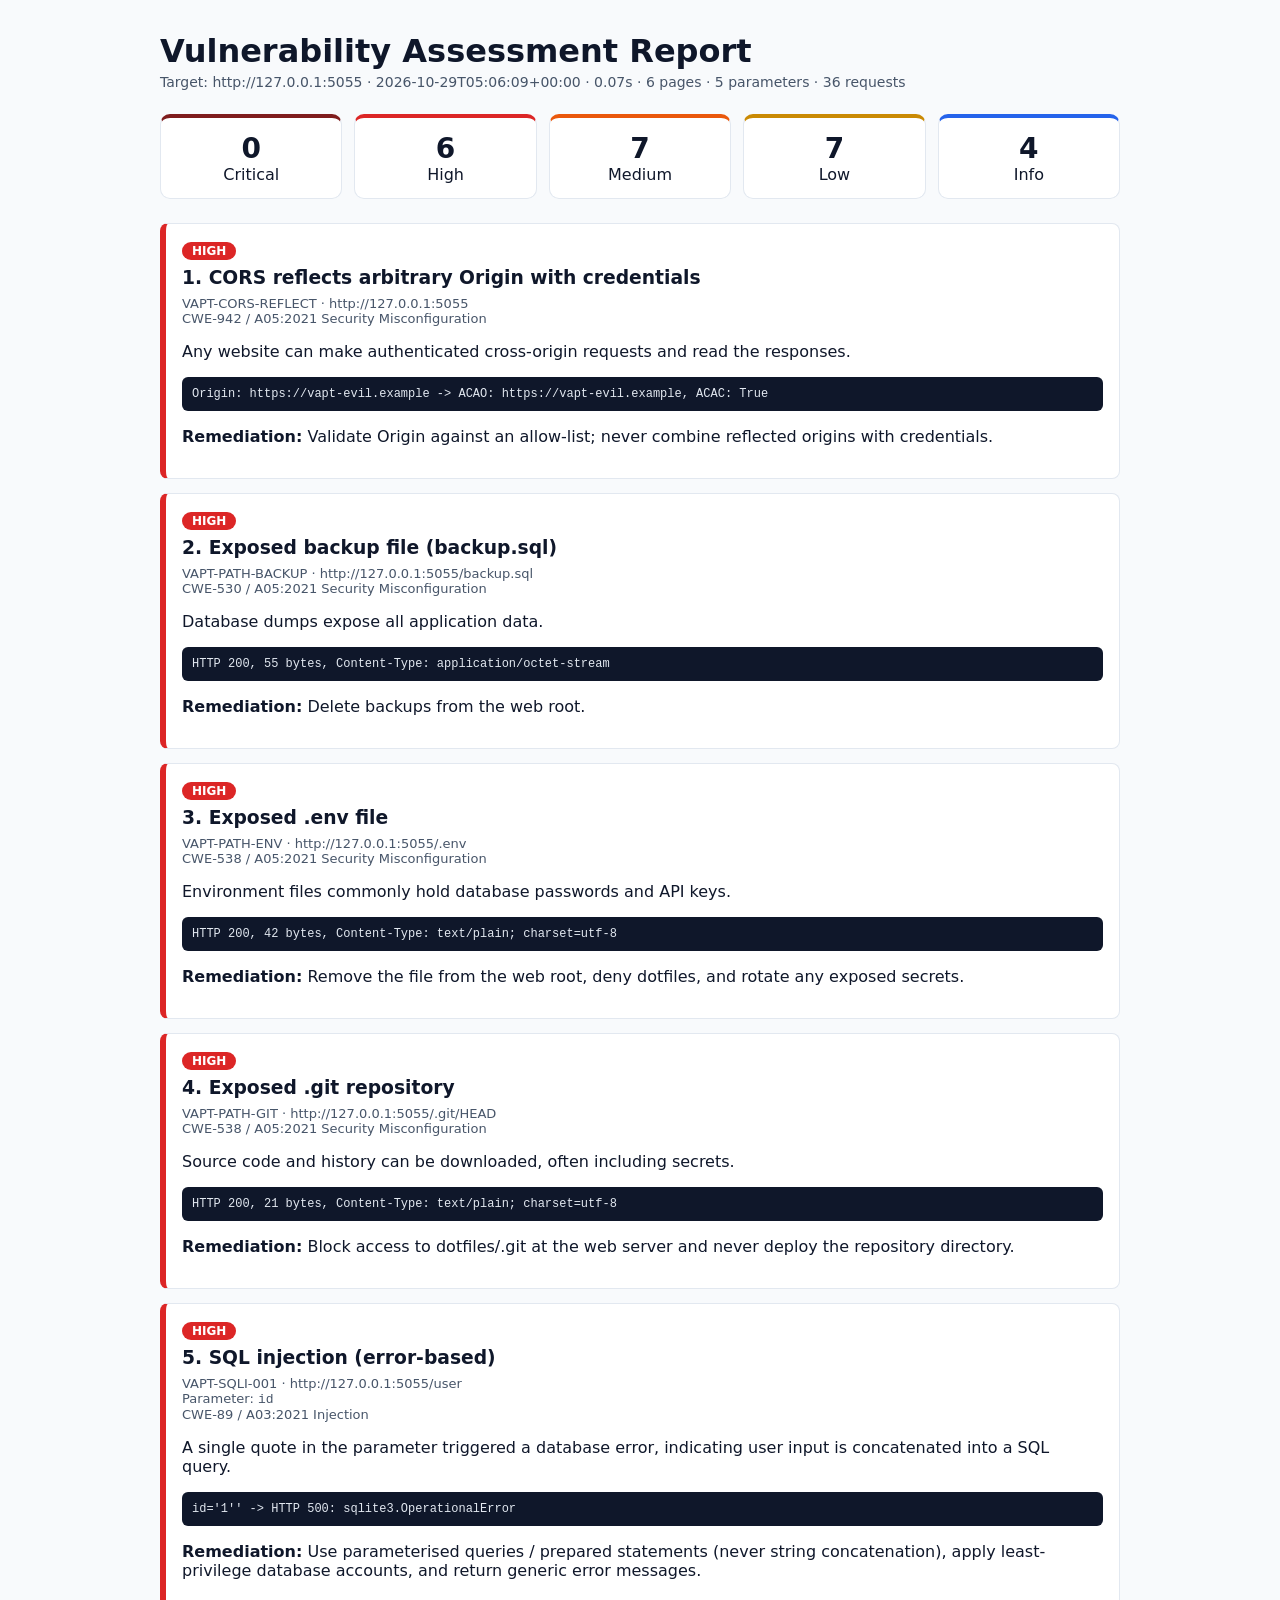
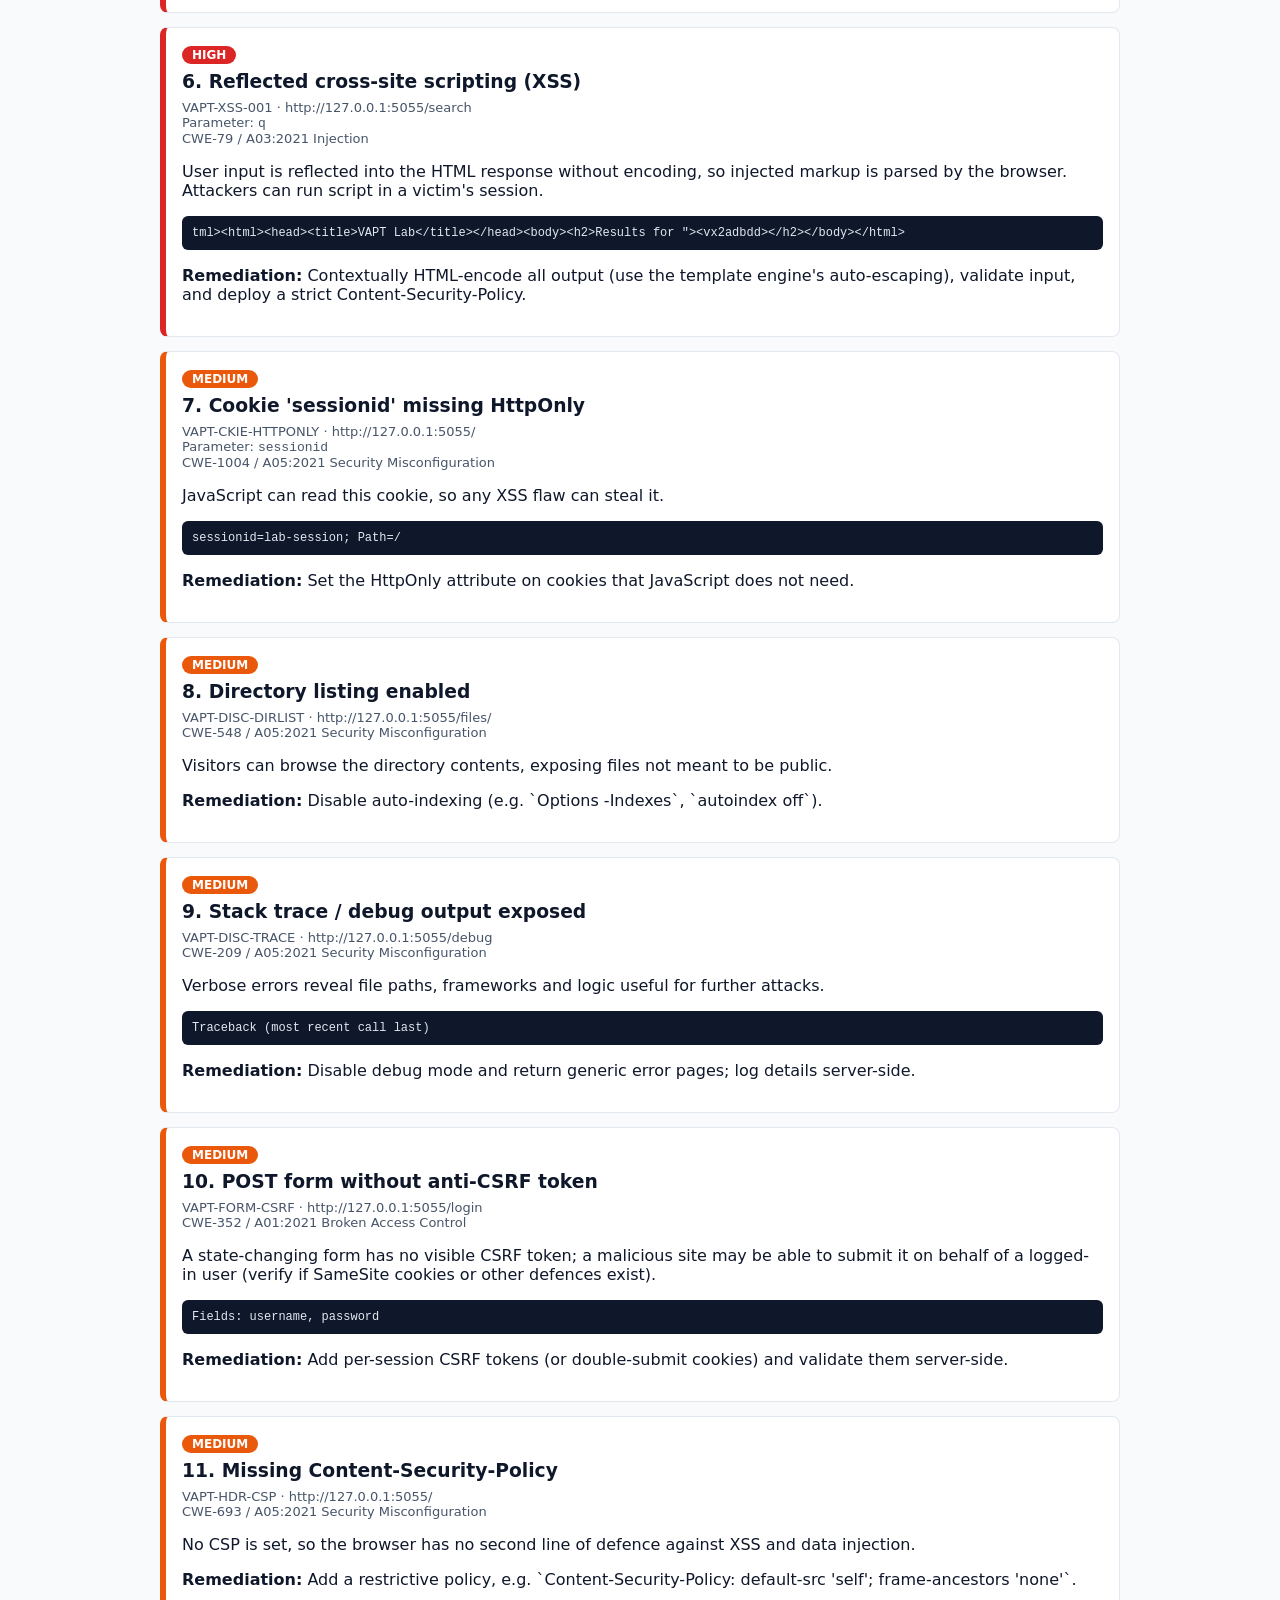
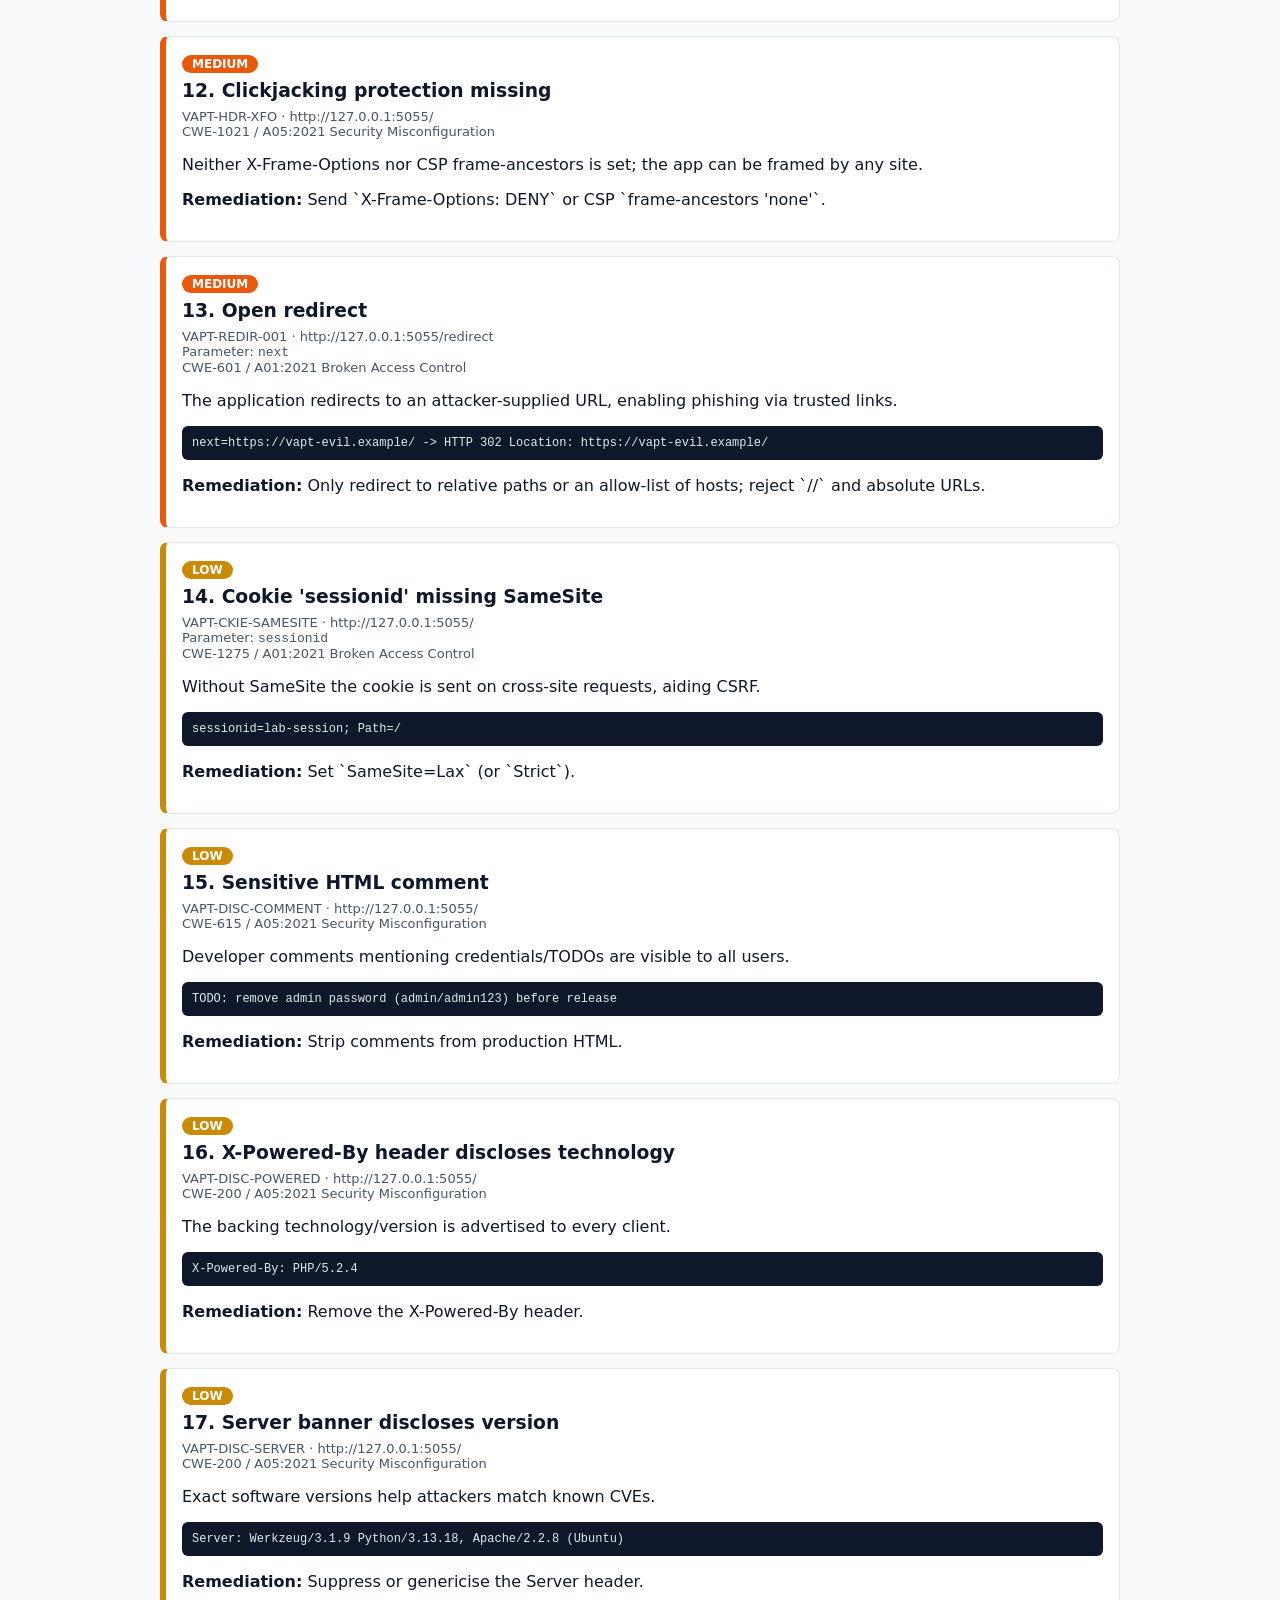
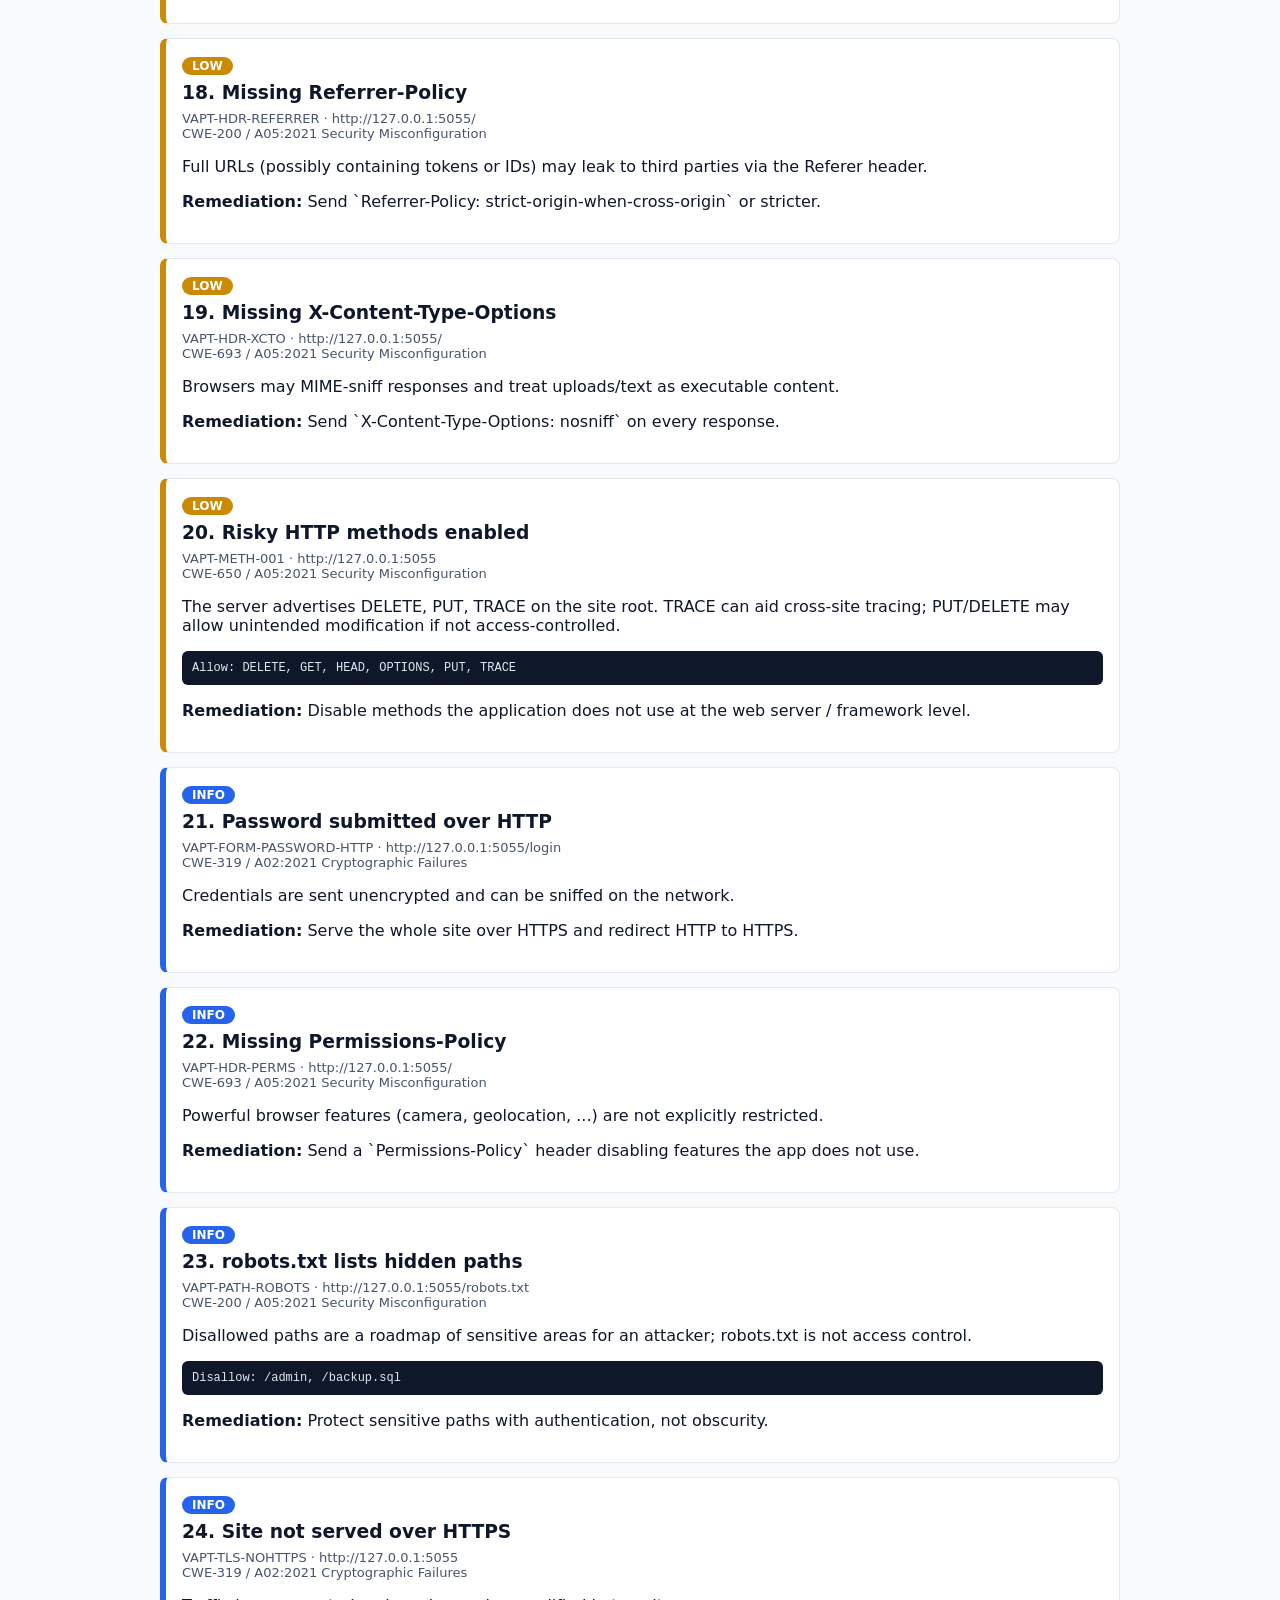
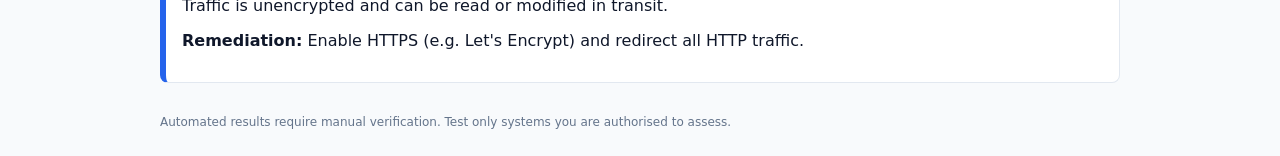
==== sample-report/report.html @ e712fca8 "Initial commit: VAPT web app scanner" ====
<!doctype html><html lang="en"><head><meta charset="utf-8"><meta name="viewport" content="width=device-width,initial-scale=1"><title>VAPT Report - http://127.0.0.1:5055</title><style>
body{font-family:system-ui,sans-serif;margin:0;background:#f8fafc;color:#0f172a}
main{max-width:960px;margin:0 auto;padding:32px 20px}
h1{margin:0 0 4px}.meta{color:#475569;font-size:14px}
.cards{display:flex;gap:12px;flex-wrap:wrap;margin:24px 0}
.card{flex:1;min-width:110px;background:#fff;border-radius:10px;padding:14px;border:1px solid #e2e8f0;text-align:center}
.card b{display:block;font-size:28px}
.f{background:#fff;border:1px solid #e2e8f0;border-left-width:6px;border-radius:8px;padding:16px;margin:14px 0}
.badge{color:#fff;border-radius:999px;padding:2px 10px;font-size:12px;font-weight:600;text-transform:uppercase}
.f h3{margin:8px 0}.k{color:#475569;font-size:13px}
pre{background:#0f172a;color:#e2e8f0;padding:10px;border-radius:6px;overflow:auto;font-size:12px;white-space:pre-wrap}
footer{color:#64748b;font-size:12px;margin-top:32px}
</style></head><body><main><h1>Vulnerability Assessment Report</h1><div class="meta">Target: http://127.0.0.1:5055 &middot; 2026-10-29T05:06:09+00:00 &middot; 0.07s &middot; 6 pages &middot; 5 parameters &middot; 36 requests</div><div class="cards"><div class="card" style="border-top:4px solid #7f1d1d"><b>0</b>Critical</div><div class="card" style="border-top:4px solid #dc2626"><b>6</b>High</div><div class="card" style="border-top:4px solid #ea580c"><b>7</b>Medium</div><div class="card" style="border-top:4px solid #ca8a04"><b>7</b>Low</div><div class="card" style="border-top:4px solid #2563eb"><b>4</b>Info</div></div><div class="f" style="border-left-color:#dc2626"><span class="badge" style="background:#dc2626">high</span><h3>1. CORS reflects arbitrary Origin with credentials</h3><div class="k">VAPT-CORS-REFLECT &middot; http://127.0.0.1:5055</div><div class="k">CWE-942 / A05:2021 Security Misconfiguration</div><p>Any website can make authenticated cross-origin requests and read the responses.</p><pre>Origin: https://vapt-evil.example -&gt; ACAO: https://vapt-evil.example, ACAC: True</pre><p><b>Remediation:</b> Validate Origin against an allow-list; never combine reflected origins with credentials.</p></div><div class="f" style="border-left-color:#dc2626"><span class="badge" style="background:#dc2626">high</span><h3>2. Exposed backup file (backup.sql)</h3><div class="k">VAPT-PATH-BACKUP &middot; http://127.0.0.1:5055/backup.sql</div><div class="k">CWE-530 / A05:2021 Security Misconfiguration</div><p>Database dumps expose all application data.</p><pre>HTTP 200, 55 bytes, Content-Type: application/octet-stream</pre><p><b>Remediation:</b> Delete backups from the web root.</p></div><div class="f" style="border-left-color:#dc2626"><span class="badge" style="background:#dc2626">high</span><h3>3. Exposed .env file</h3><div class="k">VAPT-PATH-ENV &middot; http://127.0.0.1:5055/.env</div><div class="k">CWE-538 / A05:2021 Security Misconfiguration</div><p>Environment files commonly hold database passwords and API keys.</p><pre>HTTP 200, 42 bytes, Content-Type: text/plain; charset=utf-8</pre><p><b>Remediation:</b> Remove the file from the web root, deny dotfiles, and rotate any exposed secrets.</p></div><div class="f" style="border-left-color:#dc2626"><span class="badge" style="background:#dc2626">high</span><h3>4. Exposed .git repository</h3><div class="k">VAPT-PATH-GIT &middot; http://127.0.0.1:5055/.git/HEAD</div><div class="k">CWE-538 / A05:2021 Security Misconfiguration</div><p>Source code and history can be downloaded, often including secrets.</p><pre>HTTP 200, 21 bytes, Content-Type: text/plain; charset=utf-8</pre><p><b>Remediation:</b> Block access to dotfiles/.git at the web server and never deploy the repository directory.</p></div><div class="f" style="border-left-color:#dc2626"><span class="badge" style="background:#dc2626">high</span><h3>5. SQL injection (error-based)</h3><div class="k">VAPT-SQLI-001 &middot; http://127.0.0.1:5055/user</div><div class="k">Parameter: <code>id</code></div><div class="k">CWE-89 / A03:2021 Injection</div><p>A single quote in the parameter triggered a database error, indicating user input is concatenated into a SQL query.</p><pre>id=&#x27;1&#x27;&#x27; -&gt; HTTP 500: sqlite3.OperationalError</pre><p><b>Remediation:</b> Use parameterised queries / prepared statements (never string concatenation), apply least-privilege database accounts, and return generic error messages.</p></div><div class="f" style="border-left-color:#dc2626"><span class="badge" style="background:#dc2626">high</span><h3>6. Reflected cross-site scripting (XSS)</h3><div class="k">VAPT-XSS-001 &middot; http://127.0.0.1:5055/search</div><div class="k">Parameter: <code>q</code></div><div class="k">CWE-79 / A03:2021 Injection</div><p>User input is reflected into the HTML response without encoding, so injected markup is parsed by the browser. Attackers can run script in a victim&#x27;s session.</p><pre>tml&gt;&lt;html&gt;&lt;head&gt;&lt;title&gt;VAPT Lab&lt;/title&gt;&lt;/head&gt;&lt;body&gt;&lt;h2&gt;Results for &quot;&gt;&lt;vx2adbdd&gt;&lt;/h2&gt;&lt;/body&gt;&lt;/html&gt;</pre><p><b>Remediation:</b> Contextually HTML-encode all output (use the template engine&#x27;s auto-escaping), validate input, and deploy a strict Content-Security-Policy.</p></div><div class="f" style="border-left-color:#ea580c"><span class="badge" style="background:#ea580c">medium</span><h3>7. Cookie &#x27;sessionid&#x27; missing HttpOnly</h3><div class="k">VAPT-CKIE-HTTPONLY &middot; http://127.0.0.1:5055/</div><div class="k">Parameter: <code>sessionid</code></div><div class="k">CWE-1004 / A05:2021 Security Misconfiguration</div><p>JavaScript can read this cookie, so any XSS flaw can steal it.</p><pre>sessionid=lab-session; Path=/</pre><p><b>Remediation:</b> Set the HttpOnly attribute on cookies that JavaScript does not need.</p></div><div class="f" style="border-left-color:#ea580c"><span class="badge" style="background:#ea580c">medium</span><h3>8. Directory listing enabled</h3><div class="k">VAPT-DISC-DIRLIST &middot; http://127.0.0.1:5055/files/</div><div class="k">CWE-548 / A05:2021 Security Misconfiguration</div><p>Visitors can browse the directory contents, exposing files not meant to be public.</p><p><b>Remediation:</b> Disable auto-indexing (e.g. `Options -Indexes`, `autoindex off`).</p></div><div class="f" style="border-left-color:#ea580c"><span class="badge" style="background:#ea580c">medium</span><h3>9. Stack trace / debug output exposed</h3><div class="k">VAPT-DISC-TRACE &middot; http://127.0.0.1:5055/debug</div><div class="k">CWE-209 / A05:2021 Security Misconfiguration</div><p>Verbose errors reveal file paths, frameworks and logic useful for further attacks.</p><pre>Traceback (most recent call last)</pre><p><b>Remediation:</b> Disable debug mode and return generic error pages; log details server-side.</p></div><div class="f" style="border-left-color:#ea580c"><span class="badge" style="background:#ea580c">medium</span><h3>10. POST form without anti-CSRF token</h3><div class="k">VAPT-FORM-CSRF &middot; http://127.0.0.1:5055/login</div><div class="k">CWE-352 / A01:2021 Broken Access Control</div><p>A state-changing form has no visible CSRF token; a malicious site may be able to submit it on behalf of a logged-in user (verify if SameSite cookies or other defences exist).</p><pre>Fields: username, password</pre><p><b>Remediation:</b> Add per-session CSRF tokens (or double-submit cookies) and validate them server-side.</p></div><div class="f" style="border-left-color:#ea580c"><span class="badge" style="background:#ea580c">medium</span><h3>11. Missing Content-Security-Policy</h3><div class="k">VAPT-HDR-CSP &middot; http://127.0.0.1:5055/</div><div class="k">CWE-693 / A05:2021 Security Misconfiguration</div><p>No CSP is set, so the browser has no second line of defence against XSS and data injection.</p><p><b>Remediation:</b> Add a restrictive policy, e.g. `Content-Security-Policy: default-src &#x27;self&#x27;; frame-ancestors &#x27;none&#x27;`.</p></div><div class="f" style="border-left-color:#ea580c"><span class="badge" style="background:#ea580c">medium</span><h3>12. Clickjacking protection missing</h3><div class="k">VAPT-HDR-XFO &middot; http://127.0.0.1:5055/</div><div class="k">CWE-1021 / A05:2021 Security Misconfiguration</div><p>Neither X-Frame-Options nor CSP frame-ancestors is set; the app can be framed by any site.</p><p><b>Remediation:</b> Send `X-Frame-Options: DENY` or CSP `frame-ancestors &#x27;none&#x27;`.</p></div><div class="f" style="border-left-color:#ea580c"><span class="badge" style="background:#ea580c">medium</span><h3>13. Open redirect</h3><div class="k">VAPT-REDIR-001 &middot; http://127.0.0.1:5055/redirect</div><div class="k">Parameter: <code>next</code></div><div class="k">CWE-601 / A01:2021 Broken Access Control</div><p>The application redirects to an attacker-supplied URL, enabling phishing via trusted links.</p><pre>next=https://vapt-evil.example/ -&gt; HTTP 302 Location: https://vapt-evil.example/</pre><p><b>Remediation:</b> Only redirect to relative paths or an allow-list of hosts; reject `//` and absolute URLs.</p></div><div class="f" style="border-left-color:#ca8a04"><span class="badge" style="background:#ca8a04">low</span><h3>14. Cookie &#x27;sessionid&#x27; missing SameSite</h3><div class="k">VAPT-CKIE-SAMESITE &middot; http://127.0.0.1:5055/</div><div class="k">Parameter: <code>sessionid</code></div><div class="k">CWE-1275 / A01:2021 Broken Access Control</div><p>Without SameSite the cookie is sent on cross-site requests, aiding CSRF.</p><pre>sessionid=lab-session; Path=/</pre><p><b>Remediation:</b> Set `SameSite=Lax` (or `Strict`).</p></div><div class="f" style="border-left-color:#ca8a04"><span class="badge" style="background:#ca8a04">low</span><h3>15. Sensitive HTML comment</h3><div class="k">VAPT-DISC-COMMENT &middot; http://127.0.0.1:5055/</div><div class="k">CWE-615 / A05:2021 Security Misconfiguration</div><p>Developer comments mentioning credentials/TODOs are visible to all users.</p><pre>TODO: remove admin password (admin/admin123) before release</pre><p><b>Remediation:</b> Strip comments from production HTML.</p></div><div class="f" style="border-left-color:#ca8a04"><span class="badge" style="background:#ca8a04">low</span><h3>16. X-Powered-By header discloses technology</h3><div class="k">VAPT-DISC-POWERED &middot; http://127.0.0.1:5055/</div><div class="k">CWE-200 / A05:2021 Security Misconfiguration</div><p>The backing technology/version is advertised to every client.</p><pre>X-Powered-By: PHP/5.2.4</pre><p><b>Remediation:</b> Remove the X-Powered-By header.</p></div><div class="f" style="border-left-color:#ca8a04"><span class="badge" style="background:#ca8a04">low</span><h3>17. Server banner discloses version</h3><div class="k">VAPT-DISC-SERVER &middot; http://127.0.0.1:5055/</div><div class="k">CWE-200 / A05:2021 Security Misconfiguration</div><p>Exact software versions help attackers match known CVEs.</p><pre>Server: Werkzeug/3.1.9 Python/3.13.18, Apache/2.2.8 (Ubuntu)</pre><p><b>Remediation:</b> Suppress or genericise the Server header.</p></div><div class="f" style="border-left-color:#ca8a04"><span class="badge" style="background:#ca8a04">low</span><h3>18. Missing Referrer-Policy</h3><div class="k">VAPT-HDR-REFERRER &middot; http://127.0.0.1:5055/</div><div class="k">CWE-200 / A05:2021 Security Misconfiguration</div><p>Full URLs (possibly containing tokens or IDs) may leak to third parties via the Referer header.</p><p><b>Remediation:</b> Send `Referrer-Policy: strict-origin-when-cross-origin` or stricter.</p></div><div class="f" style="border-left-color:#ca8a04"><span class="badge" style="background:#ca8a04">low</span><h3>19. Missing X-Content-Type-Options</h3><div class="k">VAPT-HDR-XCTO &middot; http://127.0.0.1:5055/</div><div class="k">CWE-693 / A05:2021 Security Misconfiguration</div><p>Browsers may MIME-sniff responses and treat uploads/text as executable content.</p><p><b>Remediation:</b> Send `X-Content-Type-Options: nosniff` on every response.</p></div><div class="f" style="border-left-color:#ca8a04"><span class="badge" style="background:#ca8a04">low</span><h3>20. Risky HTTP methods enabled</h3><div class="k">VAPT-METH-001 &middot; http://127.0.0.1:5055</div><div class="k">CWE-650 / A05:2021 Security Misconfiguration</div><p>The server advertises DELETE, PUT, TRACE on the site root. TRACE can aid cross-site tracing; PUT/DELETE may allow unintended modification if not access-controlled.</p><pre>Allow: DELETE, GET, HEAD, OPTIONS, PUT, TRACE</pre><p><b>Remediation:</b> Disable methods the application does not use at the web server / framework level.</p></div><div class="f" style="border-left-color:#2563eb"><span class="badge" style="background:#2563eb">info</span><h3>21. Password submitted over HTTP</h3><div class="k">VAPT-FORM-PASSWORD-HTTP &middot; http://127.0.0.1:5055/login</div><div class="k">CWE-319 / A02:2021 Cryptographic Failures</div><p>Credentials are sent unencrypted and can be sniffed on the network.</p><p><b>Remediation:</b> Serve the whole site over HTTPS and redirect HTTP to HTTPS.</p></div><div class="f" style="border-left-color:#2563eb"><span class="badge" style="background:#2563eb">info</span><h3>22. Missing Permissions-Policy</h3><div class="k">VAPT-HDR-PERMS &middot; http://127.0.0.1:5055/</div><div class="k">CWE-693 / A05:2021 Security Misconfiguration</div><p>Powerful browser features (camera, geolocation, ...) are not explicitly restricted.</p><p><b>Remediation:</b> Send a `Permissions-Policy` header disabling features the app does not use.</p></div><div class="f" style="border-left-color:#2563eb"><span class="badge" style="background:#2563eb">info</span><h3>23. robots.txt lists hidden paths</h3><div class="k">VAPT-PATH-ROBOTS &middot; http://127.0.0.1:5055/robots.txt</div><div class="k">CWE-200 / A05:2021 Security Misconfiguration</div><p>Disallowed paths are a roadmap of sensitive areas for an attacker; robots.txt is not access control.</p><pre>Disallow: /admin, /backup.sql</pre><p><b>Remediation:</b> Protect sensitive paths with authentication, not obscurity.</p></div><div class="f" style="border-left-color:#2563eb"><span class="badge" style="background:#2563eb">info</span><h3>24. Site not served over HTTPS</h3><div class="k">VAPT-TLS-NOHTTPS &middot; http://127.0.0.1:5055</div><div class="k">CWE-319 / A02:2021 Cryptographic Failures</div><p>Traffic is unencrypted and can be read or modified in transit.</p><p><b>Remediation:</b> Enable HTTPS (e.g. Let&#x27;s Encrypt) and redirect all HTTP traffic.</p></div><footer>Automated results require manual verification. Test only systems you are authorised to assess.</footer></main></body></html>
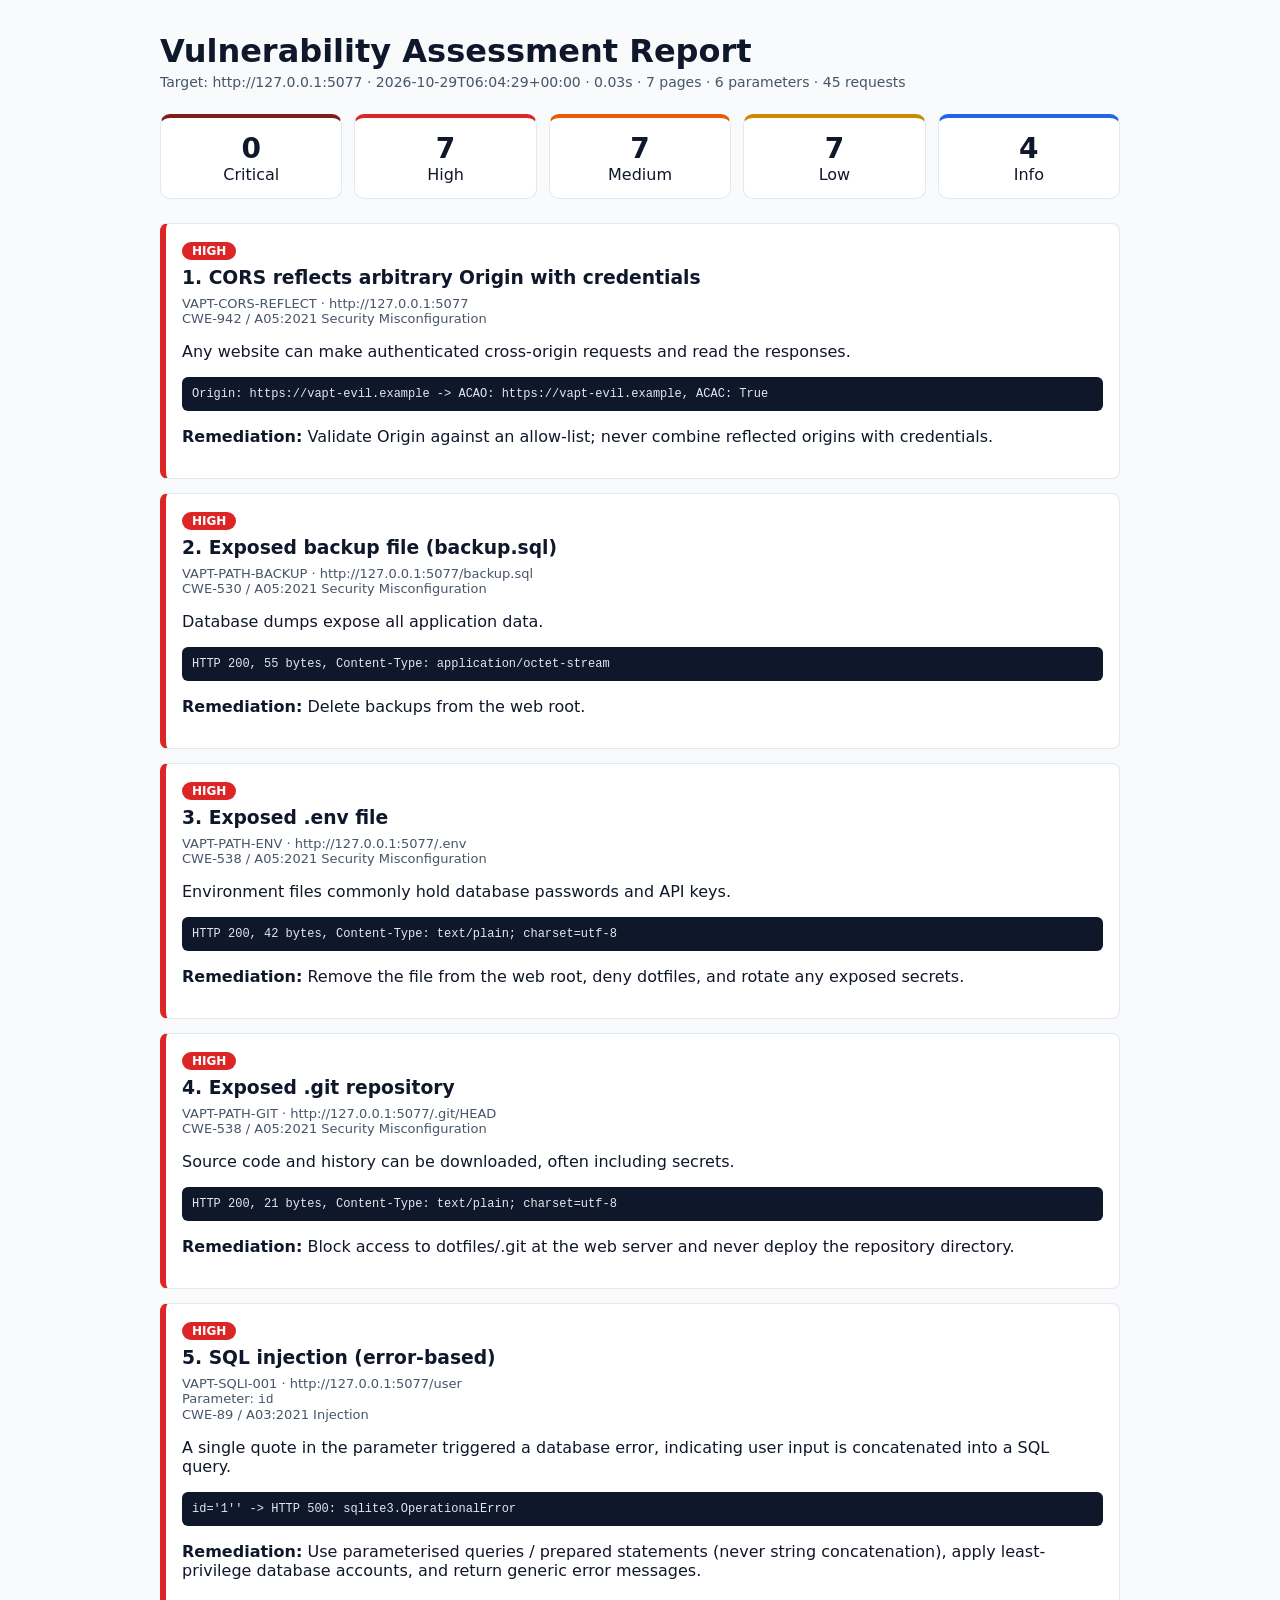
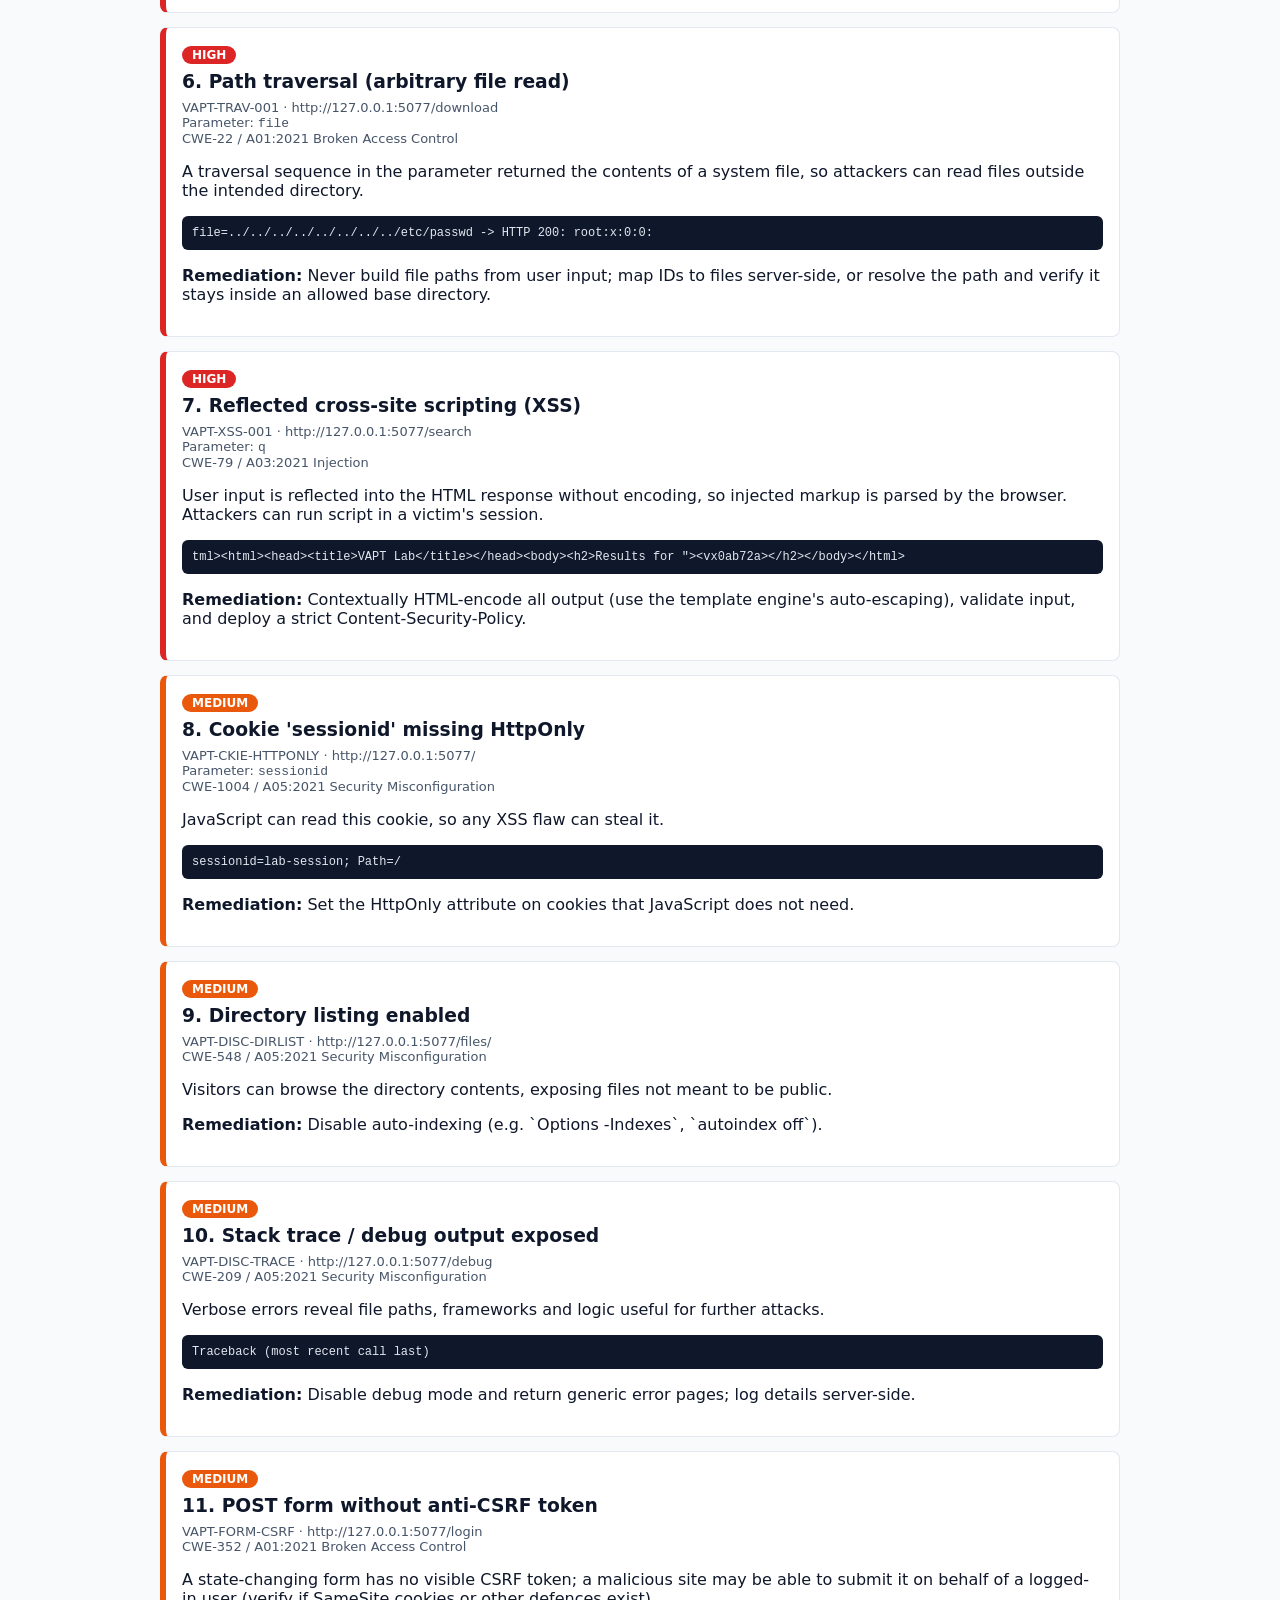
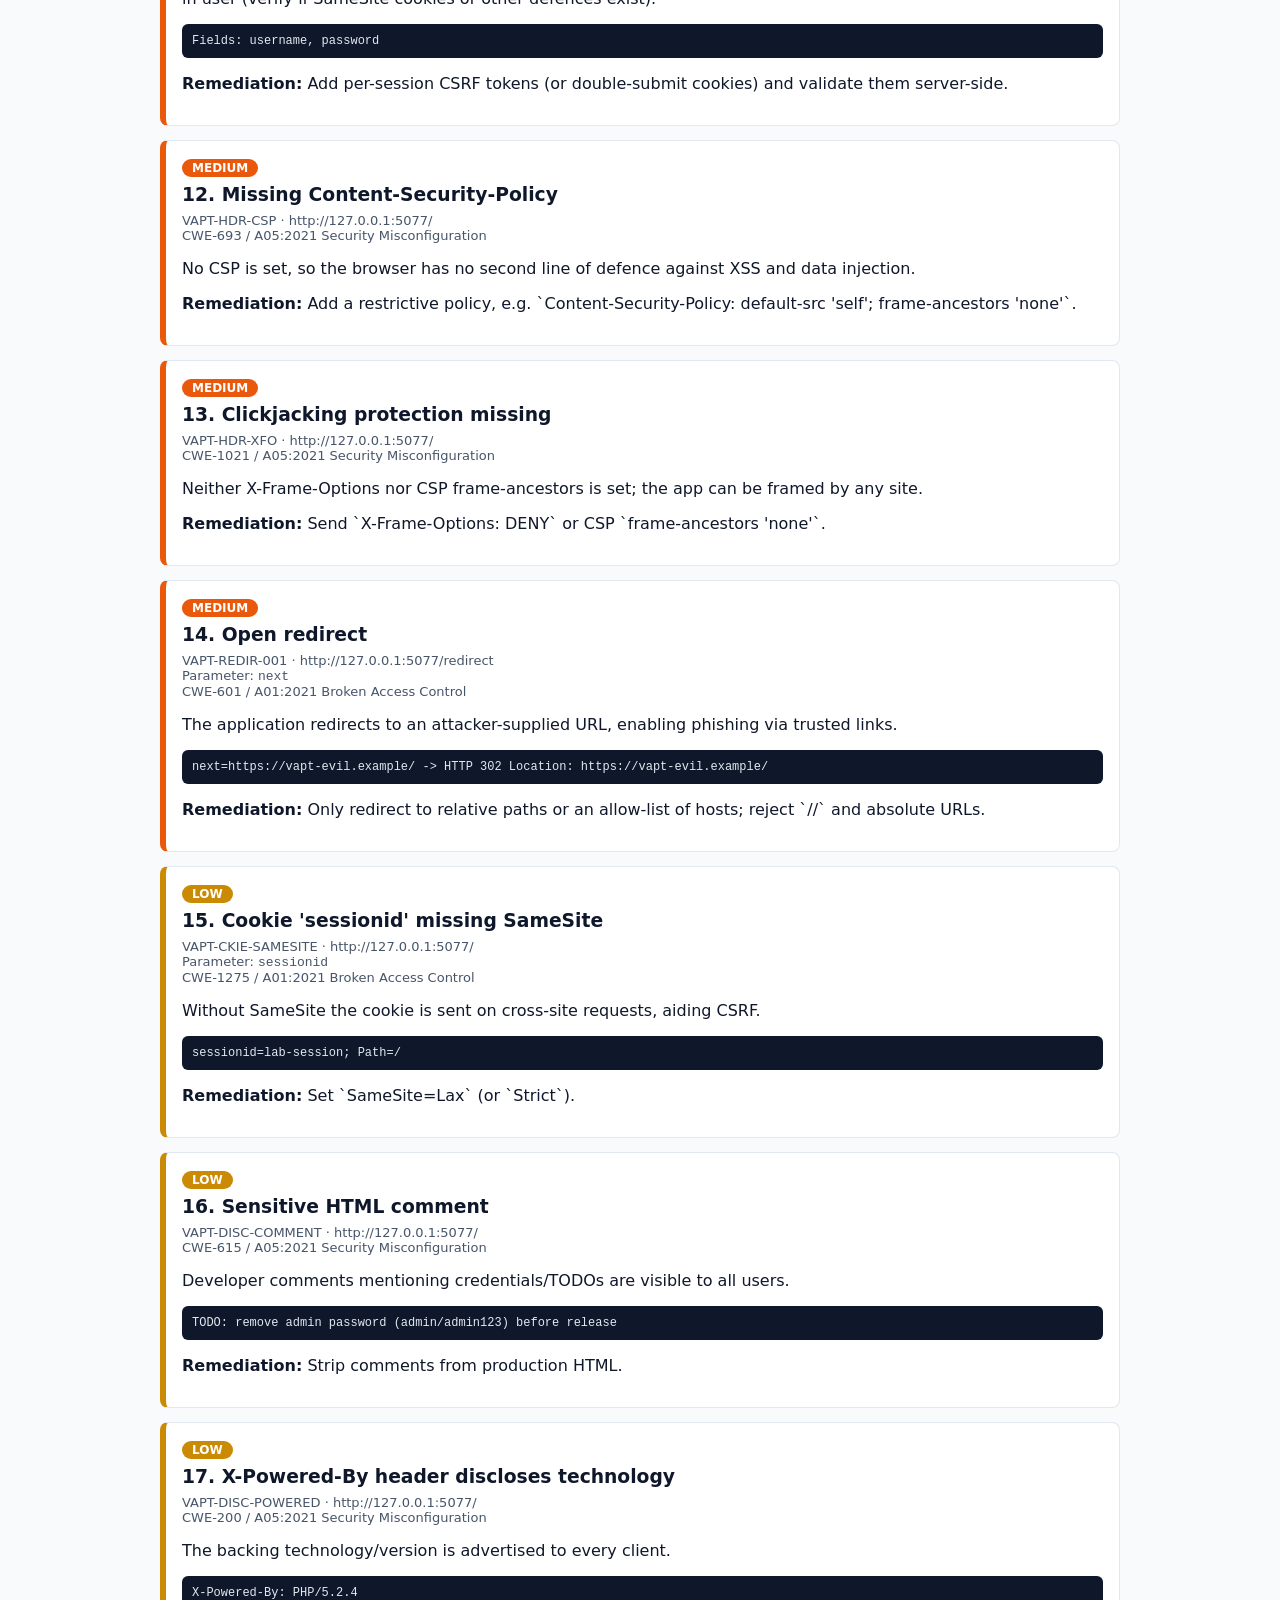
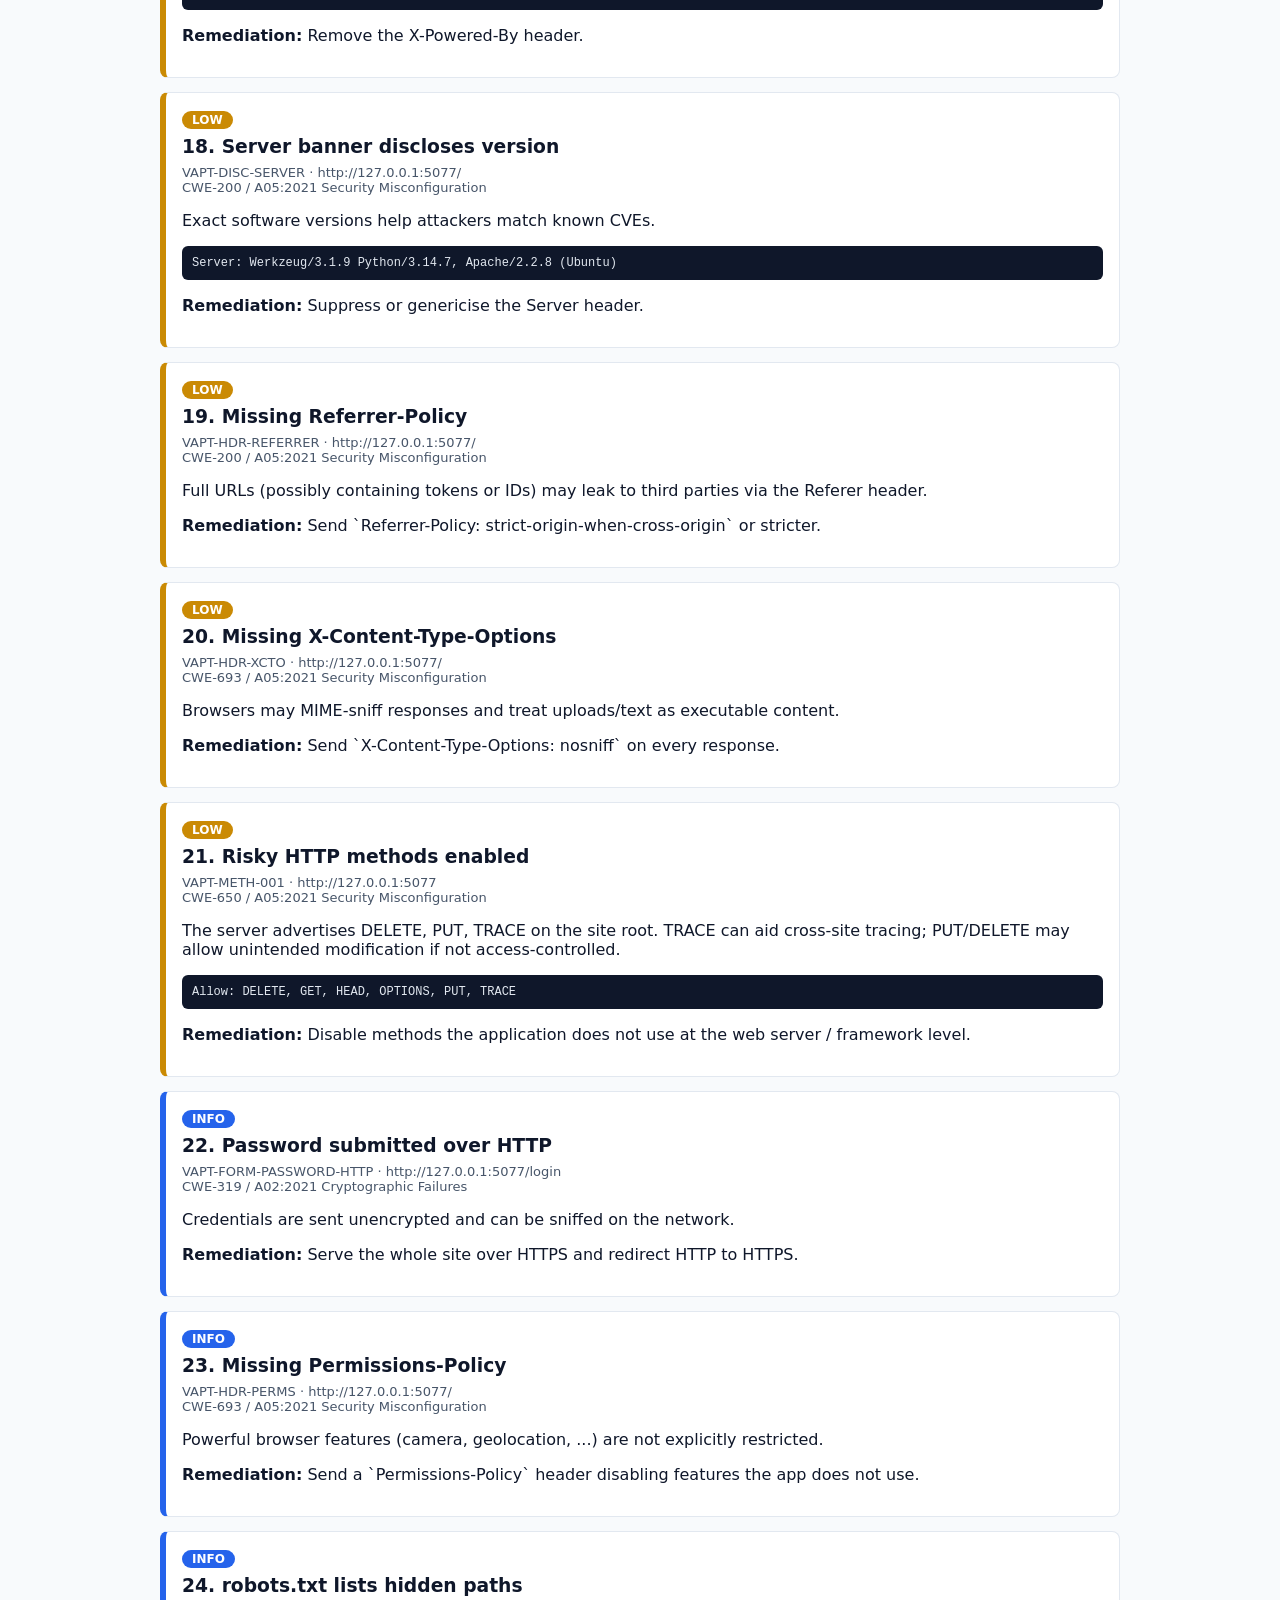
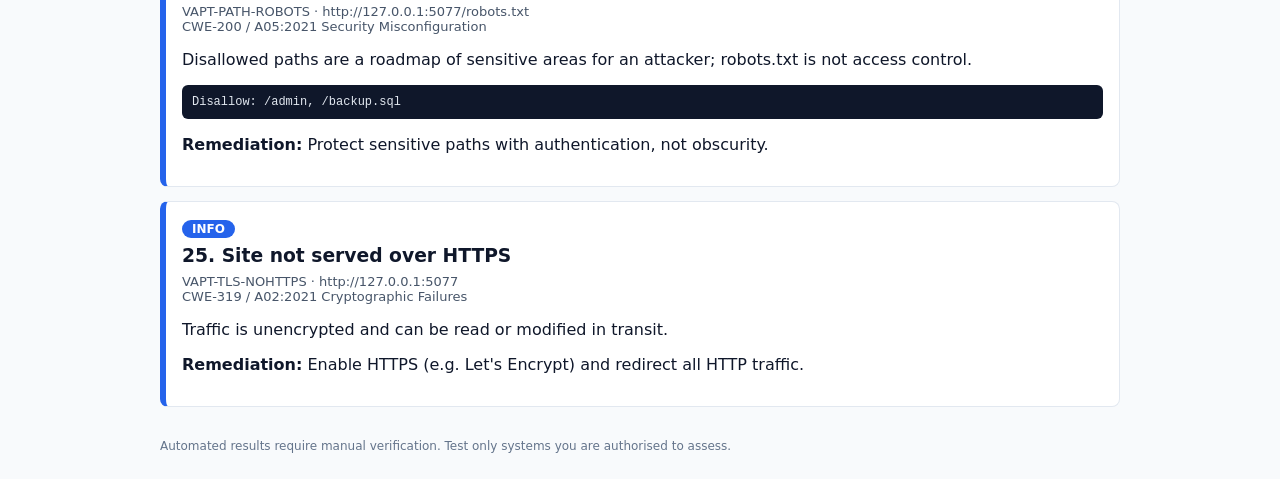
==== commit ac16c2a0: "Add web dashboard, path traversal check, SARIF output and baseline mode Co-Authored-By: Claude Sonne" ====
--- a/sample-report/report.html
+++ b/sample-report/report.html
@@ -1,4 +1,4 @@
-<!doctype html><html lang="en"><head><meta charset="utf-8"><meta name="viewport" content="width=device-width,initial-scale=1"><title>VAPT Report - http://127.0.0.1:5055</title><style>
+<!doctype html><html lang="en"><head><meta charset="utf-8"><meta name="viewport" content="width=device-width,initial-scale=1"><title>VAPT Report - http://127.0.0.1:5077</title><style>
 body{font-family:system-ui,sans-serif;margin:0;background:#f8fafc;color:#0f172a}
 main{max-width:960px;margin:0 auto;padding:32px 20px}
 h1{margin:0 0 4px}.meta{color:#475569;font-size:14px}
@@ -10,4 +10,4 @@
 .f h3{margin:8px 0}.k{color:#475569;font-size:13px}
 pre{background:#0f172a;color:#e2e8f0;padding:10px;border-radius:6px;overflow:auto;font-size:12px;white-space:pre-wrap}
 footer{color:#64748b;font-size:12px;margin-top:32px}
-</style></head><body><main><h1>Vulnerability Assessment Report</h1><div class="meta">Target: http://127.0.0.1:5055 &middot; 2026-10-29T05:06:09+00:00 &middot; 0.07s &middot; 6 pages &middot; 5 parameters &middot; 36 requests</div><div class="cards"><div class="card" style="border-top:4px solid #7f1d1d"><b>0</b>Critical</div><div class="card" style="border-top:4px solid #dc2626"><b>6</b>High</div><div class="card" style="border-top:4px solid #ea580c"><b>7</b>Medium</div><div class="card" style="border-top:4px solid #ca8a04"><b>7</b>Low</div><div class="card" style="border-top:4px solid #2563eb"><b>4</b>Info</div></div><div class="f" style="border-left-color:#dc2626"><span class="badge" style="background:#dc2626">high</span><h3>1. CORS reflects arbitrary Origin with credentials</h3><div class="k">VAPT-CORS-REFLECT &middot; http://127.0.0.1:5055</div><div class="k">CWE-942 / A05:2021 Security Misconfiguration</div><p>Any website can make authenticated cross-origin requests and read the responses.</p><pre>Origin: https://vapt-evil.example -&gt; ACAO: https://vapt-evil.example, ACAC: True</pre><p><b>Remediation:</b> Validate Origin against an allow-list; never combine reflected origins with credentials.</p></div><div class="f" style="border-left-color:#dc2626"><span class="badge" style="background:#dc2626">high</span><h3>2. Exposed backup file (backup.sql)</h3><div class="k">VAPT-PATH-BACKUP &middot; http://127.0.0.1:5055/backup.sql</div><div class="k">CWE-530 / A05:2021 Security Misconfiguration</div><p>Database dumps expose all application data.</p><pre>HTTP 200, 55 bytes, Content-Type: application/octet-stream</pre><p><b>Remediation:</b> Delete backups from the web root.</p></div><div class="f" style="border-left-color:#dc2626"><span class="badge" style="background:#dc2626">high</span><h3>3. Exposed .env file</h3><div class="k">VAPT-PATH-ENV &middot; http://127.0.0.1:5055/.env</div><div class="k">CWE-538 / A05:2021 Security Misconfiguration</div><p>Environment files commonly hold database passwords and API keys.</p><pre>HTTP 200, 42 bytes, Content-Type: text/plain; charset=utf-8</pre><p><b>Remediation:</b> Remove the file from the web root, deny dotfiles, and rotate any exposed secrets.</p></div><div class="f" style="border-left-color:#dc2626"><span class="badge" style="background:#dc2626">high</span><h3>4. Exposed .git repository</h3><div class="k">VAPT-PATH-GIT &middot; http://127.0.0.1:5055/.git/HEAD</div><div class="k">CWE-538 / A05:2021 Security Misconfiguration</div><p>Source code and history can be downloaded, often including secrets.</p><pre>HTTP 200, 21 bytes, Content-Type: text/plain; charset=utf-8</pre><p><b>Remediation:</b> Block access to dotfiles/.git at the web server and never deploy the repository directory.</p></div><div class="f" style="border-left-color:#dc2626"><span class="badge" style="background:#dc2626">high</span><h3>5. SQL injection (error-based)</h3><div class="k">VAPT-SQLI-001 &middot; http://127.0.0.1:5055/user</div><div class="k">Parameter: <code>id</code></div><div class="k">CWE-89 / A03:2021 Injection</div><p>A single quote in the parameter triggered a database error, indicating user input is concatenated into a SQL query.</p><pre>id=&#x27;1&#x27;&#x27; -&gt; HTTP 500: sqlite3.OperationalError</pre><p><b>Remediation:</b> Use parameterised queries / prepared statements (never string concatenation), apply least-privilege database accounts, and return generic error messages.</p></div><div class="f" style="border-left-color:#dc2626"><span class="badge" style="background:#dc2626">high</span><h3>6. Reflected cross-site scripting (XSS)</h3><div class="k">VAPT-XSS-001 &middot; http://127.0.0.1:5055/search</div><div class="k">Parameter: <code>q</code></div><div class="k">CWE-79 / A03:2021 Injection</div><p>User input is reflected into the HTML response without encoding, so injected markup is parsed by the browser. Attackers can run script in a victim&#x27;s session.</p><pre>tml&gt;&lt;html&gt;&lt;head&gt;&lt;title&gt;VAPT Lab&lt;/title&gt;&lt;/head&gt;&lt;body&gt;&lt;h2&gt;Results for &quot;&gt;&lt;vx2adbdd&gt;&lt;/h2&gt;&lt;/body&gt;&lt;/html&gt;</pre><p><b>Remediation:</b> Contextually HTML-encode all output (use the template engine&#x27;s auto-escaping), validate input, and deploy a strict Content-Security-Policy.</p></div><div class="f" style="border-left-color:#ea580c"><span class="badge" style="background:#ea580c">medium</span><h3>7. Cookie &#x27;sessionid&#x27; missing HttpOnly</h3><div class="k">VAPT-CKIE-HTTPONLY &middot; http://127.0.0.1:5055/</div><div class="k">Parameter: <code>sessionid</code></div><div class="k">CWE-1004 / A05:2021 Security Misconfiguration</div><p>JavaScript can read this cookie, so any XSS flaw can steal it.</p><pre>sessionid=lab-session; Path=/</pre><p><b>Remediation:</b> Set the HttpOnly attribute on cookies that JavaScript does not need.</p></div><div class="f" style="border-left-color:#ea580c"><span class="badge" style="background:#ea580c">medium</span><h3>8. Directory listing enabled</h3><div class="k">VAPT-DISC-DIRLIST &middot; http://127.0.0.1:5055/files/</div><div class="k">CWE-548 / A05:2021 Security Misconfiguration</div><p>Visitors can browse the directory contents, exposing files not meant to be public.</p><p><b>Remediation:</b> Disable auto-indexing (e.g. `Options -Indexes`, `autoindex off`).</p></div><div class="f" style="border-left-color:#ea580c"><span class="badge" style="background:#ea580c">medium</span><h3>9. Stack trace / debug output exposed</h3><div class="k">VAPT-DISC-TRACE &middot; http://127.0.0.1:5055/debug</div><div class="k">CWE-209 / A05:2021 Security Misconfiguration</div><p>Verbose errors reveal file paths, frameworks and logic useful for further attacks.</p><pre>Traceback (most recent call last)</pre><p><b>Remediation:</b> Disable debug mode and return generic error pages; log details server-side.</p></div><div class="f" style="border-left-color:#ea580c"><span class="badge" style="background:#ea580c">medium</span><h3>10. POST form without anti-CSRF token</h3><div class="k">VAPT-FORM-CSRF &middot; http://127.0.0.1:5055/login</div><div class="k">CWE-352 / A01:2021 Broken Access Control</div><p>A state-changing form has no visible CSRF token; a malicious site may be able to submit it on behalf of a logged-in user (verify if SameSite cookies or other defences exist).</p><pre>Fields: username, password</pre><p><b>Remediation:</b> Add per-session CSRF tokens (or double-submit cookies) and validate them server-side.</p></div><div class="f" style="border-left-color:#ea580c"><span class="badge" style="background:#ea580c">medium</span><h3>11. Missing Content-Security-Policy</h3><div class="k">VAPT-HDR-CSP &middot; http://127.0.0.1:5055/</div><div class="k">CWE-693 / A05:2021 Security Misconfiguration</div><p>No CSP is set, so the browser has no second line of defence against XSS and data injection.</p><p><b>Remediation:</b> Add a restrictive policy, e.g. `Content-Security-Policy: default-src &#x27;self&#x27;; frame-ancestors &#x27;none&#x27;`.</p></div><div class="f" style="border-left-color:#ea580c"><span class="badge" style="background:#ea580c">medium</span><h3>12. Clickjacking protection missing</h3><div class="k">VAPT-HDR-XFO &middot; http://127.0.0.1:5055/</div><div class="k">CWE-1021 / A05:2021 Security Misconfiguration</div><p>Neither X-Frame-Options nor CSP frame-ancestors is set; the app can be framed by any site.</p><p><b>Remediation:</b> Send `X-Frame-Options: DENY` or CSP `frame-ancestors &#x27;none&#x27;`.</p></div><div class="f" style="border-left-color:#ea580c"><span class="badge" style="background:#ea580c">medium</span><h3>13. Open redirect</h3><div class="k">VAPT-REDIR-001 &middot; http://127.0.0.1:5055/redirect</div><div class="k">Parameter: <code>next</code></div><div class="k">CWE-601 / A01:2021 Broken Access Control</div><p>The application redirects to an attacker-supplied URL, enabling phishing via trusted links.</p><pre>next=https://vapt-evil.example/ -&gt; HTTP 302 Location: https://vapt-evil.example/</pre><p><b>Remediation:</b> Only redirect to relative paths or an allow-list of hosts; reject `//` and absolute URLs.</p></div><div class="f" style="border-left-color:#ca8a04"><span class="badge" style="background:#ca8a04">low</span><h3>14. Cookie &#x27;sessionid&#x27; missing SameSite</h3><div class="k">VAPT-CKIE-SAMESITE &middot; http://127.0.0.1:5055/</div><div class="k">Parameter: <code>sessionid</code></div><div class="k">CWE-1275 / A01:2021 Broken Access Control</div><p>Without SameSite the cookie is sent on cross-site requests, aiding CSRF.</p><pre>sessionid=lab-session; Path=/</pre><p><b>Remediation:</b> Set `SameSite=Lax` (or `Strict`).</p></div><div class="f" style="border-left-color:#ca8a04"><span class="badge" style="background:#ca8a04">low</span><h3>15. Sensitive HTML comment</h3><div class="k">VAPT-DISC-COMMENT &middot; http://127.0.0.1:5055/</div><div class="k">CWE-615 / A05:2021 Security Misconfiguration</div><p>Developer comments mentioning credentials/TODOs are visible to all users.</p><pre>TODO: remove admin password (admin/admin123) before release</pre><p><b>Remediation:</b> Strip comments from production HTML.</p></div><div class="f" style="border-left-color:#ca8a04"><span class="badge" style="background:#ca8a04">low</span><h3>16. X-Powered-By header discloses technology</h3><div class="k">VAPT-DISC-POWERED &middot; http://127.0.0.1:5055/</div><div class="k">CWE-200 / A05:2021 Security Misconfiguration</div><p>The backing technology/version is advertised to every client.</p><pre>X-Powered-By: PHP/5.2.4</pre><p><b>Remediation:</b> Remove the X-Powered-By header.</p></div><div class="f" style="border-left-color:#ca8a04"><span class="badge" style="background:#ca8a04">low</span><h3>17. Server banner discloses version</h3><div class="k">VAPT-DISC-SERVER &middot; http://127.0.0.1:5055/</div><div class="k">CWE-200 / A05:2021 Security Misconfiguration</div><p>Exact software versions help attackers match known CVEs.</p><pre>Server: Werkzeug/3.1.9 Python/3.13.18, Apache/2.2.8 (Ubuntu)</pre><p><b>Remediation:</b> Suppress or genericise the Server header.</p></div><div class="f" style="border-left-color:#ca8a04"><span class="badge" style="background:#ca8a04">low</span><h3>18. Missing Referrer-Policy</h3><div class="k">VAPT-HDR-REFERRER &middot; http://127.0.0.1:5055/</div><div class="k">CWE-200 / A05:2021 Security Misconfiguration</div><p>Full URLs (possibly containing tokens or IDs) may leak to third parties via the Referer header.</p><p><b>Remediation:</b> Send `Referrer-Policy: strict-origin-when-cross-origin` or stricter.</p></div><div class="f" style="border-left-color:#ca8a04"><span class="badge" style="background:#ca8a04">low</span><h3>19. Missing X-Content-Type-Options</h3><div class="k">VAPT-HDR-XCTO &middot; http://127.0.0.1:5055/</div><div class="k">CWE-693 / A05:2021 Security Misconfiguration</div><p>Browsers may MIME-sniff responses and treat uploads/text as executable content.</p><p><b>Remediation:</b> Send `X-Content-Type-Options: nosniff` on every response.</p></div><div class="f" style="border-left-color:#ca8a04"><span class="badge" style="background:#ca8a04">low</span><h3>20. Risky HTTP methods enabled</h3><div class="k">VAPT-METH-001 &middot; http://127.0.0.1:5055</div><div class="k">CWE-650 / A05:2021 Security Misconfiguration</div><p>The server advertises DELETE, PUT, TRACE on the site root. TRACE can aid cross-site tracing; PUT/DELETE may allow unintended modification if not access-controlled.</p><pre>Allow: DELETE, GET, HEAD, OPTIONS, PUT, TRACE</pre><p><b>Remediation:</b> Disable methods the application does not use at the web server / framework level.</p></div><div class="f" style="border-left-color:#2563eb"><span class="badge" style="background:#2563eb">info</span><h3>21. Password submitted over HTTP</h3><div class="k">VAPT-FORM-PASSWORD-HTTP &middot; http://127.0.0.1:5055/login</div><div class="k">CWE-319 / A02:2021 Cryptographic Failures</div><p>Credentials are sent unencrypted and can be sniffed on the network.</p><p><b>Remediation:</b> Serve the whole site over HTTPS and redirect HTTP to HTTPS.</p></div><div class="f" style="border-left-color:#2563eb"><span class="badge" style="background:#2563eb">info</span><h3>22. Missing Permissions-Policy</h3><div class="k">VAPT-HDR-PERMS &middot; http://127.0.0.1:5055/</div><div class="k">CWE-693 / A05:2021 Security Misconfiguration</div><p>Powerful browser features (camera, geolocation, ...) are not explicitly restricted.</p><p><b>Remediation:</b> Send a `Permissions-Policy` header disabling features the app does not use.</p></div><div class="f" style="border-left-color:#2563eb"><span class="badge" style="background:#2563eb">info</span><h3>23. robots.txt lists hidden paths</h3><div class="k">VAPT-PATH-ROBOTS &middot; http://127.0.0.1:5055/robots.txt</div><div class="k">CWE-200 / A05:2021 Security Misconfiguration</div><p>Disallowed paths are a roadmap of sensitive areas for an attacker; robots.txt is not access control.</p><pre>Disallow: /admin, /backup.sql</pre><p><b>Remediation:</b> Protect sensitive paths with authentication, not obscurity.</p></div><div class="f" style="border-left-color:#2563eb"><span class="badge" style="background:#2563eb">info</span><h3>24. Site not served over HTTPS</h3><div class="k">VAPT-TLS-NOHTTPS &middot; http://127.0.0.1:5055</div><div class="k">CWE-319 / A02:2021 Cryptographic Failures</div><p>Traffic is unencrypted and can be read or modified in transit.</p><p><b>Remediation:</b> Enable HTTPS (e.g. Let&#x27;s Encrypt) and redirect all HTTP traffic.</p></div><footer>Automated results require manual verification. Test only systems you are authorised to assess.</footer></main></body></html>+</style></head><body><main><h1>Vulnerability Assessment Report</h1><div class="meta">Target: http://127.0.0.1:5077 &middot; 2026-10-29T06:04:29+00:00 &middot; 0.03s &middot; 7 pages &middot; 6 parameters &middot; 45 requests</div><div class="cards"><div class="card" style="border-top:4px solid #7f1d1d"><b>0</b>Critical</div><div class="card" style="border-top:4px solid #dc2626"><b>7</b>High</div><div class="card" style="border-top:4px solid #ea580c"><b>7</b>Medium</div><div class="card" style="border-top:4px solid #ca8a04"><b>7</b>Low</div><div class="card" style="border-top:4px solid #2563eb"><b>4</b>Info</div></div><div class="f" style="border-left-color:#dc2626"><span class="badge" style="background:#dc2626">high</span><h3>1. CORS reflects arbitrary Origin with credentials</h3><div class="k">VAPT-CORS-REFLECT &middot; http://127.0.0.1:5077</div><div class="k">CWE-942 / A05:2021 Security Misconfiguration</div><p>Any website can make authenticated cross-origin requests and read the responses.</p><pre>Origin: https://vapt-evil.example -&gt; ACAO: https://vapt-evil.example, ACAC: True</pre><p><b>Remediation:</b> Validate Origin against an allow-list; never combine reflected origins with credentials.</p></div><div class="f" style="border-left-color:#dc2626"><span class="badge" style="background:#dc2626">high</span><h3>2. Exposed backup file (backup.sql)</h3><div class="k">VAPT-PATH-BACKUP &middot; http://127.0.0.1:5077/backup.sql</div><div class="k">CWE-530 / A05:2021 Security Misconfiguration</div><p>Database dumps expose all application data.</p><pre>HTTP 200, 55 bytes, Content-Type: application/octet-stream</pre><p><b>Remediation:</b> Delete backups from the web root.</p></div><div class="f" style="border-left-color:#dc2626"><span class="badge" style="background:#dc2626">high</span><h3>3. Exposed .env file</h3><div class="k">VAPT-PATH-ENV &middot; http://127.0.0.1:5077/.env</div><div class="k">CWE-538 / A05:2021 Security Misconfiguration</div><p>Environment files commonly hold database passwords and API keys.</p><pre>HTTP 200, 42 bytes, Content-Type: text/plain; charset=utf-8</pre><p><b>Remediation:</b> Remove the file from the web root, deny dotfiles, and rotate any exposed secrets.</p></div><div class="f" style="border-left-color:#dc2626"><span class="badge" style="background:#dc2626">high</span><h3>4. Exposed .git repository</h3><div class="k">VAPT-PATH-GIT &middot; http://127.0.0.1:5077/.git/HEAD</div><div class="k">CWE-538 / A05:2021 Security Misconfiguration</div><p>Source code and history can be downloaded, often including secrets.</p><pre>HTTP 200, 21 bytes, Content-Type: text/plain; charset=utf-8</pre><p><b>Remediation:</b> Block access to dotfiles/.git at the web server and never deploy the repository directory.</p></div><div class="f" style="border-left-color:#dc2626"><span class="badge" style="background:#dc2626">high</span><h3>5. SQL injection (error-based)</h3><div class="k">VAPT-SQLI-001 &middot; http://127.0.0.1:5077/user</div><div class="k">Parameter: <code>id</code></div><div class="k">CWE-89 / A03:2021 Injection</div><p>A single quote in the parameter triggered a database error, indicating user input is concatenated into a SQL query.</p><pre>id=&#x27;1&#x27;&#x27; -&gt; HTTP 500: sqlite3.OperationalError</pre><p><b>Remediation:</b> Use parameterised queries / prepared statements (never string concatenation), apply least-privilege database accounts, and return generic error messages.</p></div><div class="f" style="border-left-color:#dc2626"><span class="badge" style="background:#dc2626">high</span><h3>6. Path traversal (arbitrary file read)</h3><div class="k">VAPT-TRAV-001 &middot; http://127.0.0.1:5077/download</div><div class="k">Parameter: <code>file</code></div><div class="k">CWE-22 / A01:2021 Broken Access Control</div><p>A traversal sequence in the parameter returned the contents of a system file, so attackers can read files outside the intended directory.</p><pre>file=../../../../../../../../etc/passwd -&gt; HTTP 200: root:x:0:0:</pre><p><b>Remediation:</b> Never build file paths from user input; map IDs to files server-side, or resolve the path and verify it stays inside an allowed base directory.</p></div><div class="f" style="border-left-color:#dc2626"><span class="badge" style="background:#dc2626">high</span><h3>7. Reflected cross-site scripting (XSS)</h3><div class="k">VAPT-XSS-001 &middot; http://127.0.0.1:5077/search</div><div class="k">Parameter: <code>q</code></div><div class="k">CWE-79 / A03:2021 Injection</div><p>User input is reflected into the HTML response without encoding, so injected markup is parsed by the browser. Attackers can run script in a victim&#x27;s session.</p><pre>tml&gt;&lt;html&gt;&lt;head&gt;&lt;title&gt;VAPT Lab&lt;/title&gt;&lt;/head&gt;&lt;body&gt;&lt;h2&gt;Results for &quot;&gt;&lt;vx0ab72a&gt;&lt;/h2&gt;&lt;/body&gt;&lt;/html&gt;</pre><p><b>Remediation:</b> Contextually HTML-encode all output (use the template engine&#x27;s auto-escaping), validate input, and deploy a strict Content-Security-Policy.</p></div><div class="f" style="border-left-color:#ea580c"><span class="badge" style="background:#ea580c">medium</span><h3>8. Cookie &#x27;sessionid&#x27; missing HttpOnly</h3><div class="k">VAPT-CKIE-HTTPONLY &middot; http://127.0.0.1:5077/</div><div class="k">Parameter: <code>sessionid</code></div><div class="k">CWE-1004 / A05:2021 Security Misconfiguration</div><p>JavaScript can read this cookie, so any XSS flaw can steal it.</p><pre>sessionid=lab-session; Path=/</pre><p><b>Remediation:</b> Set the HttpOnly attribute on cookies that JavaScript does not need.</p></div><div class="f" style="border-left-color:#ea580c"><span class="badge" style="background:#ea580c">medium</span><h3>9. Directory listing enabled</h3><div class="k">VAPT-DISC-DIRLIST &middot; http://127.0.0.1:5077/files/</div><div class="k">CWE-548 / A05:2021 Security Misconfiguration</div><p>Visitors can browse the directory contents, exposing files not meant to be public.</p><p><b>Remediation:</b> Disable auto-indexing (e.g. `Options -Indexes`, `autoindex off`).</p></div><div class="f" style="border-left-color:#ea580c"><span class="badge" style="background:#ea580c">medium</span><h3>10. Stack trace / debug output exposed</h3><div class="k">VAPT-DISC-TRACE &middot; http://127.0.0.1:5077/debug</div><div class="k">CWE-209 / A05:2021 Security Misconfiguration</div><p>Verbose errors reveal file paths, frameworks and logic useful for further attacks.</p><pre>Traceback (most recent call last)</pre><p><b>Remediation:</b> Disable debug mode and return generic error pages; log details server-side.</p></div><div class="f" style="border-left-color:#ea580c"><span class="badge" style="background:#ea580c">medium</span><h3>11. POST form without anti-CSRF token</h3><div class="k">VAPT-FORM-CSRF &middot; http://127.0.0.1:5077/login</div><div class="k">CWE-352 / A01:2021 Broken Access Control</div><p>A state-changing form has no visible CSRF token; a malicious site may be able to submit it on behalf of a logged-in user (verify if SameSite cookies or other defences exist).</p><pre>Fields: username, password</pre><p><b>Remediation:</b> Add per-session CSRF tokens (or double-submit cookies) and validate them server-side.</p></div><div class="f" style="border-left-color:#ea580c"><span class="badge" style="background:#ea580c">medium</span><h3>12. Missing Content-Security-Policy</h3><div class="k">VAPT-HDR-CSP &middot; http://127.0.0.1:5077/</div><div class="k">CWE-693 / A05:2021 Security Misconfiguration</div><p>No CSP is set, so the browser has no second line of defence against XSS and data injection.</p><p><b>Remediation:</b> Add a restrictive policy, e.g. `Content-Security-Policy: default-src &#x27;self&#x27;; frame-ancestors &#x27;none&#x27;`.</p></div><div class="f" style="border-left-color:#ea580c"><span class="badge" style="background:#ea580c">medium</span><h3>13. Clickjacking protection missing</h3><div class="k">VAPT-HDR-XFO &middot; http://127.0.0.1:5077/</div><div class="k">CWE-1021 / A05:2021 Security Misconfiguration</div><p>Neither X-Frame-Options nor CSP frame-ancestors is set; the app can be framed by any site.</p><p><b>Remediation:</b> Send `X-Frame-Options: DENY` or CSP `frame-ancestors &#x27;none&#x27;`.</p></div><div class="f" style="border-left-color:#ea580c"><span class="badge" style="background:#ea580c">medium</span><h3>14. Open redirect</h3><div class="k">VAPT-REDIR-001 &middot; http://127.0.0.1:5077/redirect</div><div class="k">Parameter: <code>next</code></div><div class="k">CWE-601 / A01:2021 Broken Access Control</div><p>The application redirects to an attacker-supplied URL, enabling phishing via trusted links.</p><pre>next=https://vapt-evil.example/ -&gt; HTTP 302 Location: https://vapt-evil.example/</pre><p><b>Remediation:</b> Only redirect to relative paths or an allow-list of hosts; reject `//` and absolute URLs.</p></div><div class="f" style="border-left-color:#ca8a04"><span class="badge" style="background:#ca8a04">low</span><h3>15. Cookie &#x27;sessionid&#x27; missing SameSite</h3><div class="k">VAPT-CKIE-SAMESITE &middot; http://127.0.0.1:5077/</div><div class="k">Parameter: <code>sessionid</code></div><div class="k">CWE-1275 / A01:2021 Broken Access Control</div><p>Without SameSite the cookie is sent on cross-site requests, aiding CSRF.</p><pre>sessionid=lab-session; Path=/</pre><p><b>Remediation:</b> Set `SameSite=Lax` (or `Strict`).</p></div><div class="f" style="border-left-color:#ca8a04"><span class="badge" style="background:#ca8a04">low</span><h3>16. Sensitive HTML comment</h3><div class="k">VAPT-DISC-COMMENT &middot; http://127.0.0.1:5077/</div><div class="k">CWE-615 / A05:2021 Security Misconfiguration</div><p>Developer comments mentioning credentials/TODOs are visible to all users.</p><pre>TODO: remove admin password (admin/admin123) before release</pre><p><b>Remediation:</b> Strip comments from production HTML.</p></div><div class="f" style="border-left-color:#ca8a04"><span class="badge" style="background:#ca8a04">low</span><h3>17. X-Powered-By header discloses technology</h3><div class="k">VAPT-DISC-POWERED &middot; http://127.0.0.1:5077/</div><div class="k">CWE-200 / A05:2021 Security Misconfiguration</div><p>The backing technology/version is advertised to every client.</p><pre>X-Powered-By: PHP/5.2.4</pre><p><b>Remediation:</b> Remove the X-Powered-By header.</p></div><div class="f" style="border-left-color:#ca8a04"><span class="badge" style="background:#ca8a04">low</span><h3>18. Server banner discloses version</h3><div class="k">VAPT-DISC-SERVER &middot; http://127.0.0.1:5077/</div><div class="k">CWE-200 / A05:2021 Security Misconfiguration</div><p>Exact software versions help attackers match known CVEs.</p><pre>Server: Werkzeug/3.1.9 Python/3.14.7, Apache/2.2.8 (Ubuntu)</pre><p><b>Remediation:</b> Suppress or genericise the Server header.</p></div><div class="f" style="border-left-color:#ca8a04"><span class="badge" style="background:#ca8a04">low</span><h3>19. Missing Referrer-Policy</h3><div class="k">VAPT-HDR-REFERRER &middot; http://127.0.0.1:5077/</div><div class="k">CWE-200 / A05:2021 Security Misconfiguration</div><p>Full URLs (possibly containing tokens or IDs) may leak to third parties via the Referer header.</p><p><b>Remediation:</b> Send `Referrer-Policy: strict-origin-when-cross-origin` or stricter.</p></div><div class="f" style="border-left-color:#ca8a04"><span class="badge" style="background:#ca8a04">low</span><h3>20. Missing X-Content-Type-Options</h3><div class="k">VAPT-HDR-XCTO &middot; http://127.0.0.1:5077/</div><div class="k">CWE-693 / A05:2021 Security Misconfiguration</div><p>Browsers may MIME-sniff responses and treat uploads/text as executable content.</p><p><b>Remediation:</b> Send `X-Content-Type-Options: nosniff` on every response.</p></div><div class="f" style="border-left-color:#ca8a04"><span class="badge" style="background:#ca8a04">low</span><h3>21. Risky HTTP methods enabled</h3><div class="k">VAPT-METH-001 &middot; http://127.0.0.1:5077</div><div class="k">CWE-650 / A05:2021 Security Misconfiguration</div><p>The server advertises DELETE, PUT, TRACE on the site root. TRACE can aid cross-site tracing; PUT/DELETE may allow unintended modification if not access-controlled.</p><pre>Allow: DELETE, GET, HEAD, OPTIONS, PUT, TRACE</pre><p><b>Remediation:</b> Disable methods the application does not use at the web server / framework level.</p></div><div class="f" style="border-left-color:#2563eb"><span class="badge" style="background:#2563eb">info</span><h3>22. Password submitted over HTTP</h3><div class="k">VAPT-FORM-PASSWORD-HTTP &middot; http://127.0.0.1:5077/login</div><div class="k">CWE-319 / A02:2021 Cryptographic Failures</div><p>Credentials are sent unencrypted and can be sniffed on the network.</p><p><b>Remediation:</b> Serve the whole site over HTTPS and redirect HTTP to HTTPS.</p></div><div class="f" style="border-left-color:#2563eb"><span class="badge" style="background:#2563eb">info</span><h3>23. Missing Permissions-Policy</h3><div class="k">VAPT-HDR-PERMS &middot; http://127.0.0.1:5077/</div><div class="k">CWE-693 / A05:2021 Security Misconfiguration</div><p>Powerful browser features (camera, geolocation, ...) are not explicitly restricted.</p><p><b>Remediation:</b> Send a `Permissions-Policy` header disabling features the app does not use.</p></div><div class="f" style="border-left-color:#2563eb"><span class="badge" style="background:#2563eb">info</span><h3>24. robots.txt lists hidden paths</h3><div class="k">VAPT-PATH-ROBOTS &middot; http://127.0.0.1:5077/robots.txt</div><div class="k">CWE-200 / A05:2021 Security Misconfiguration</div><p>Disallowed paths are a roadmap of sensitive areas for an attacker; robots.txt is not access control.</p><pre>Disallow: /admin, /backup.sql</pre><p><b>Remediation:</b> Protect sensitive paths with authentication, not obscurity.</p></div><div class="f" style="border-left-color:#2563eb"><span class="badge" style="background:#2563eb">info</span><h3>25. Site not served over HTTPS</h3><div class="k">VAPT-TLS-NOHTTPS &middot; http://127.0.0.1:5077</div><div class="k">CWE-319 / A02:2021 Cryptographic Failures</div><p>Traffic is unencrypted and can be read or modified in transit.</p><p><b>Remediation:</b> Enable HTTPS (e.g. Let&#x27;s Encrypt) and redirect all HTTP traffic.</p></div><footer>Automated results require manual verification. Test only systems you are authorised to assess.</footer></main></body></html>
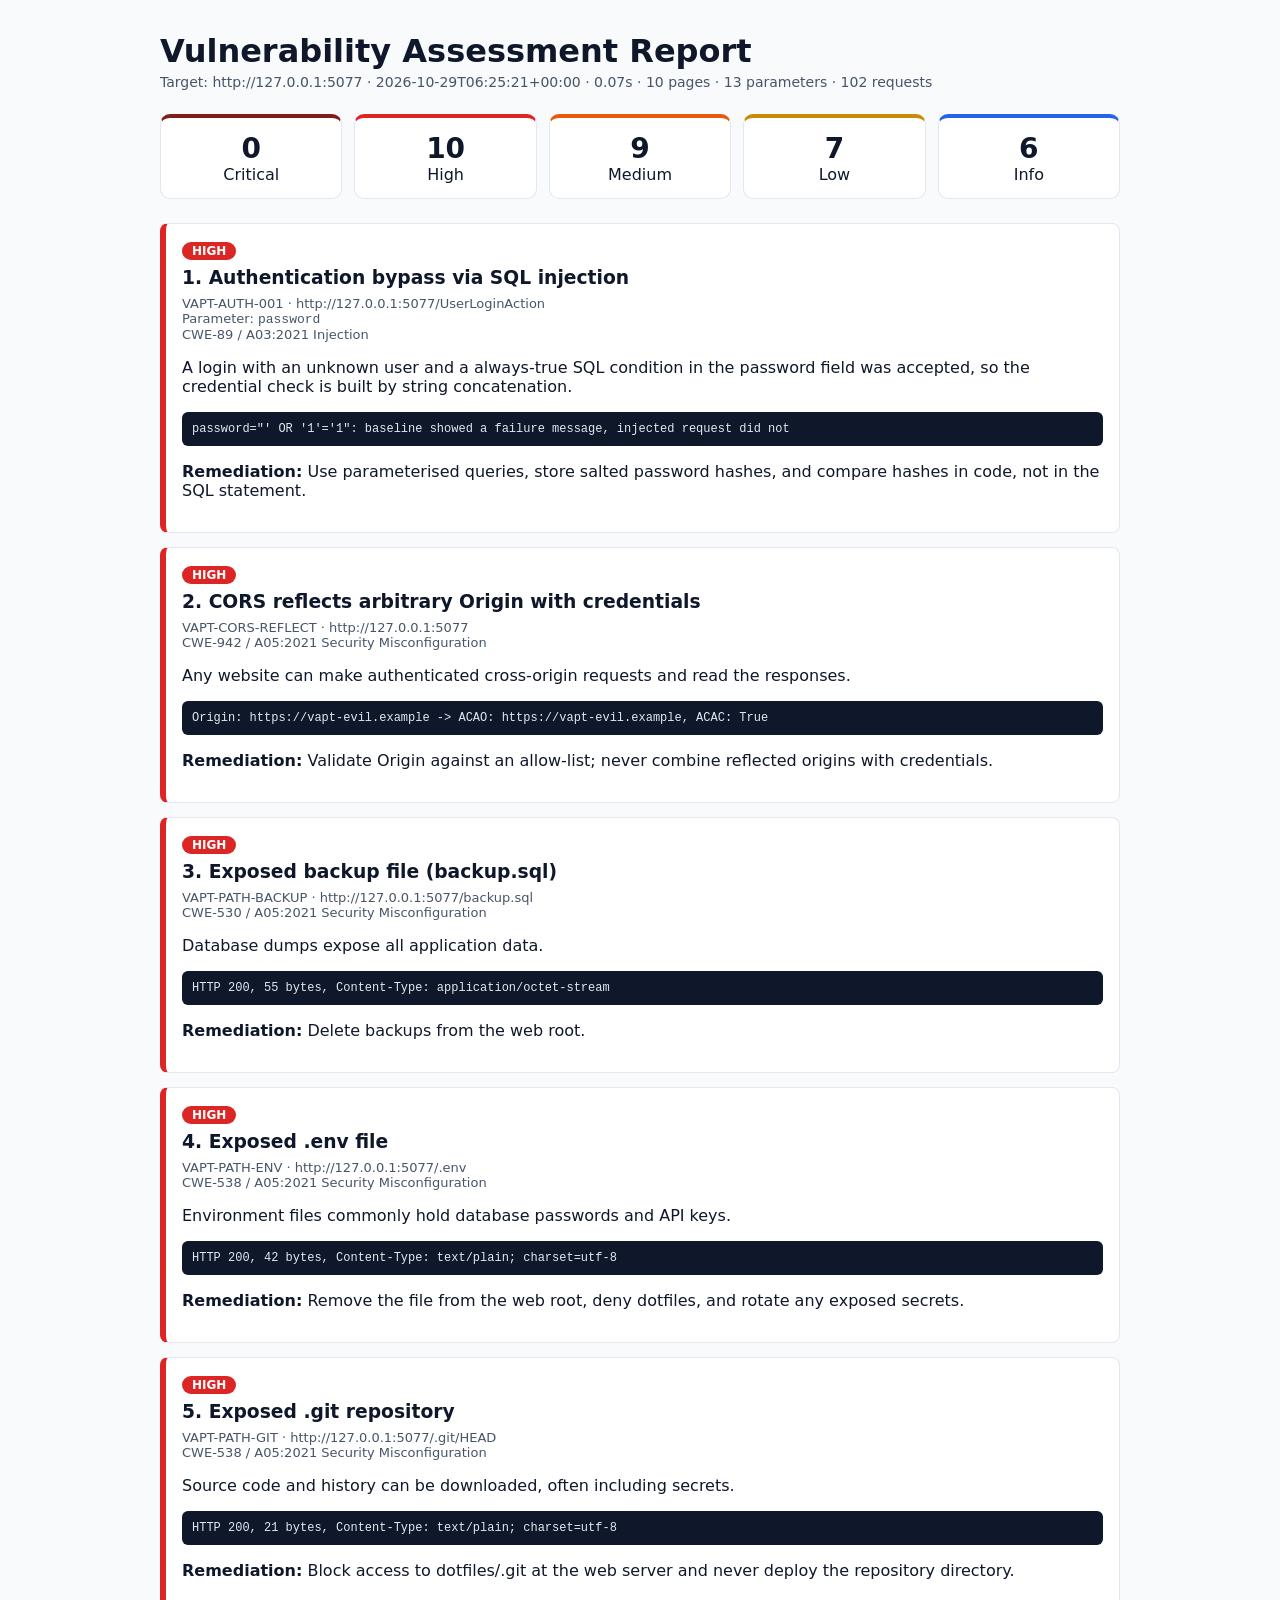
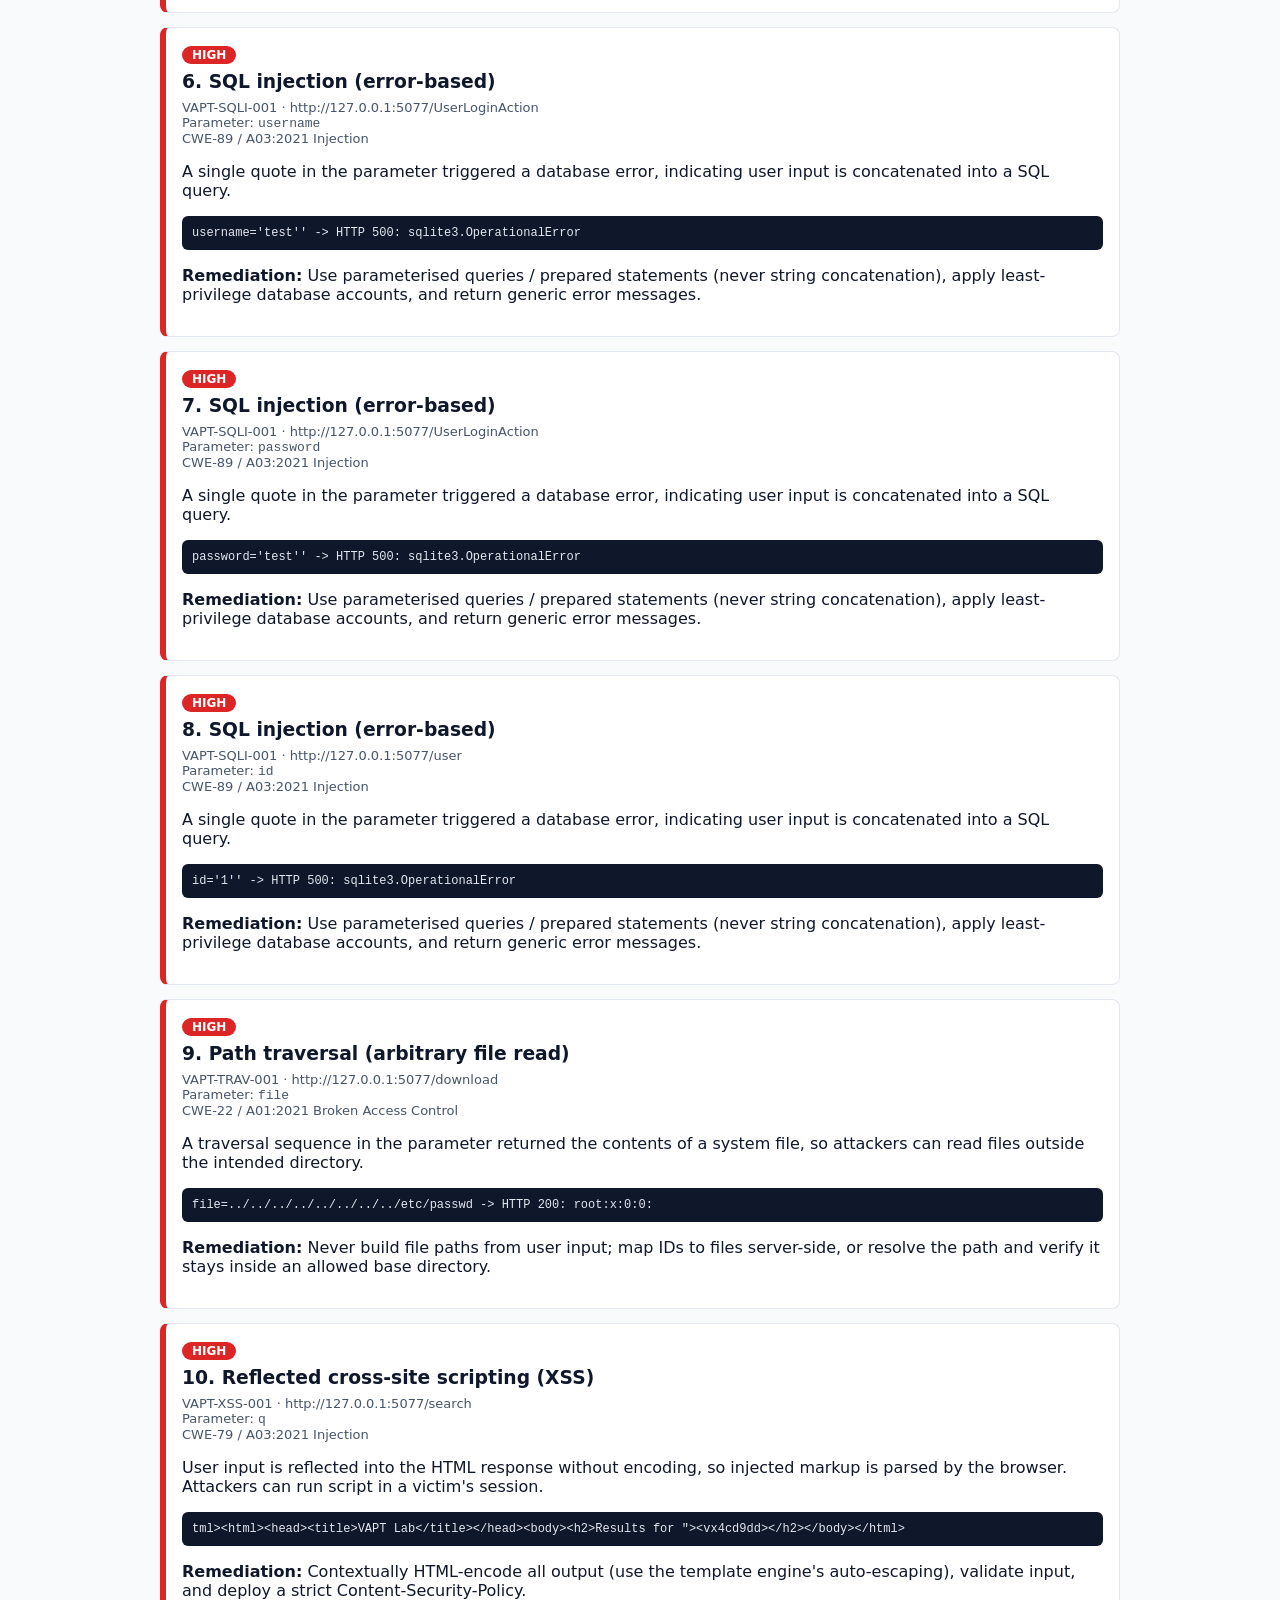
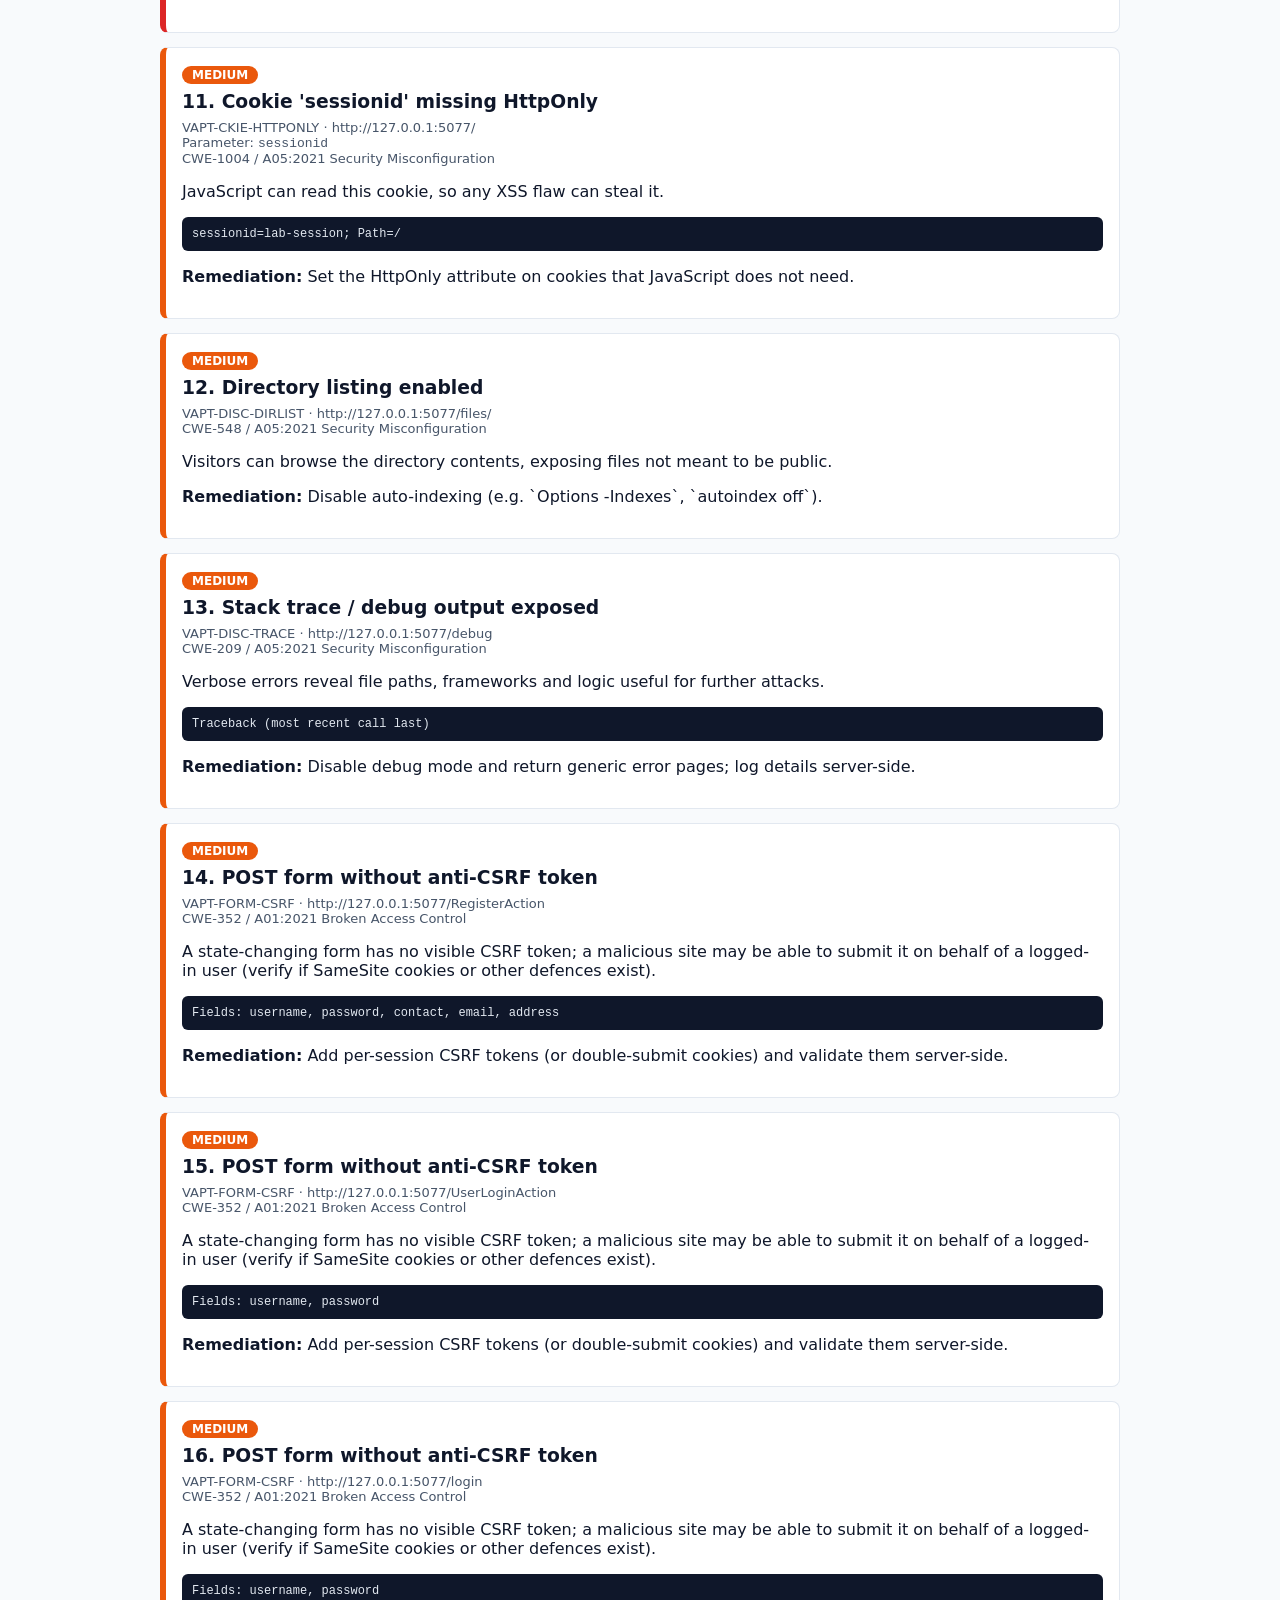
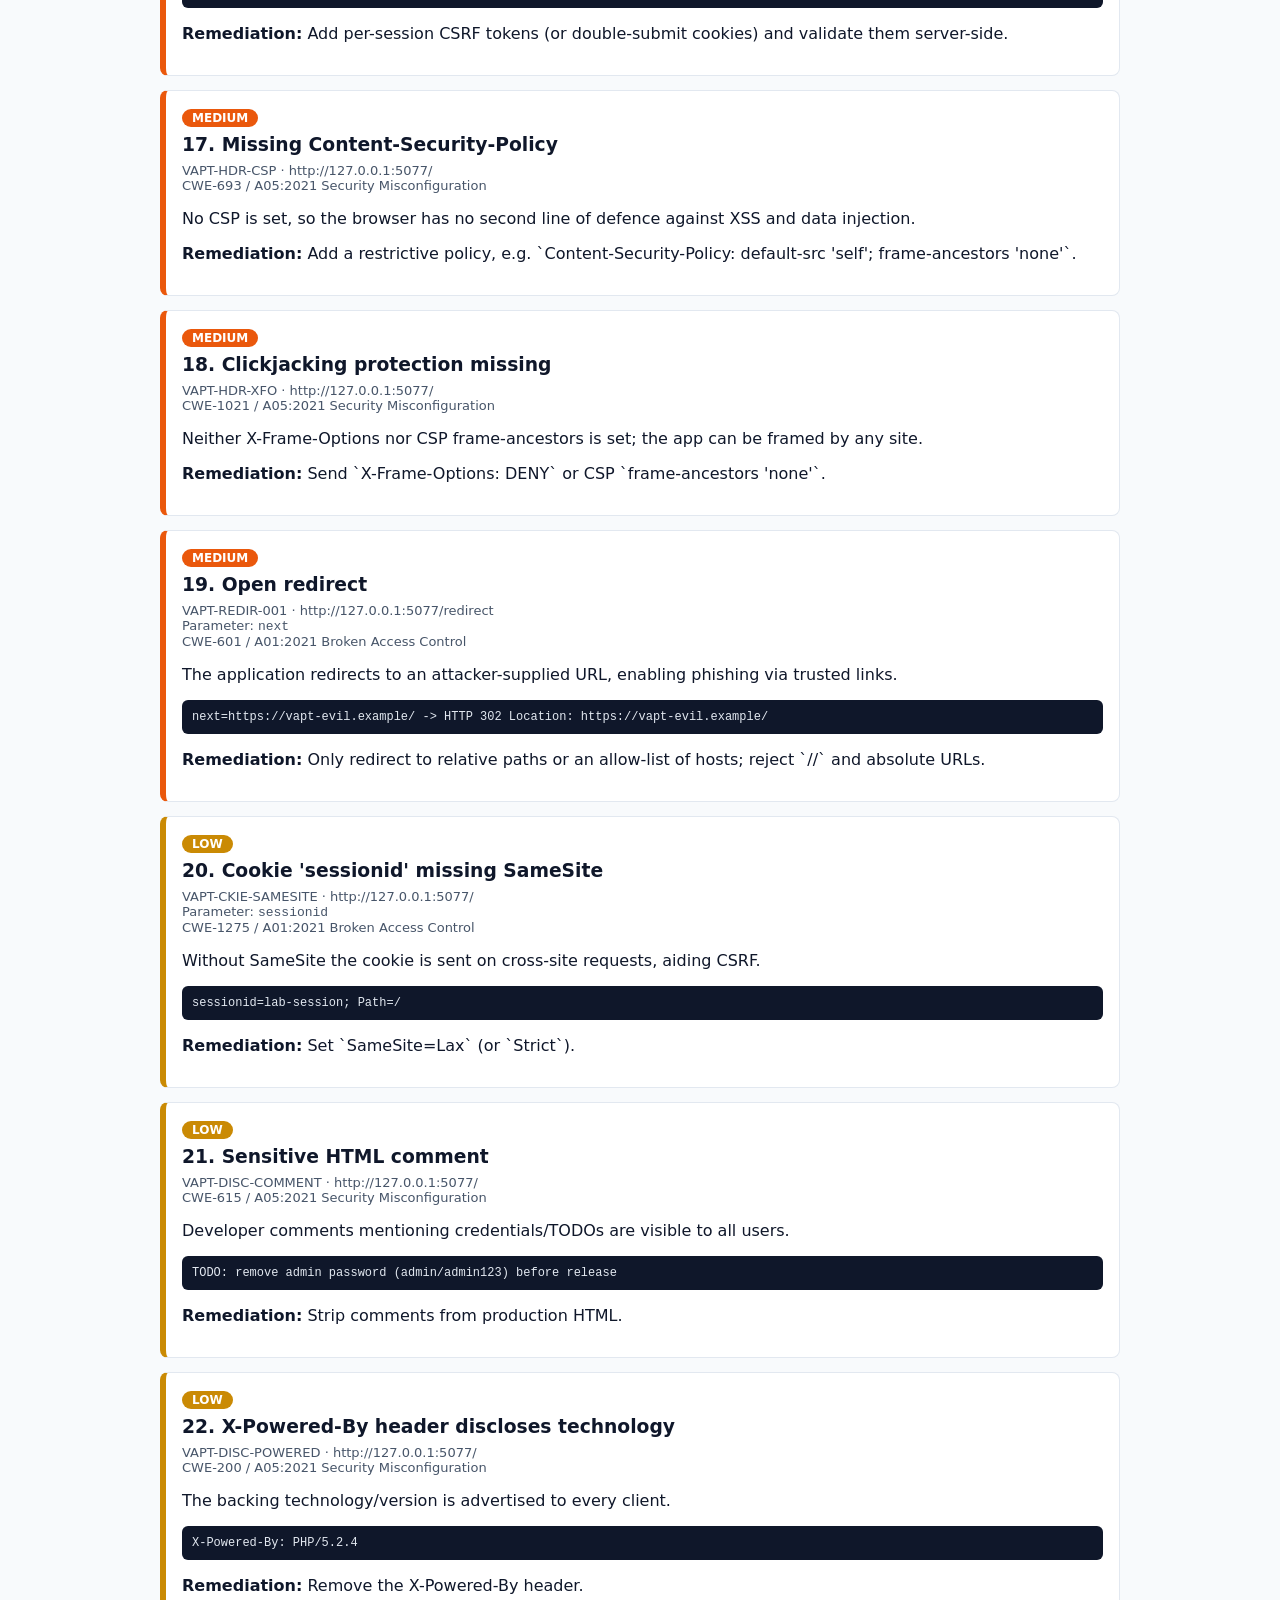
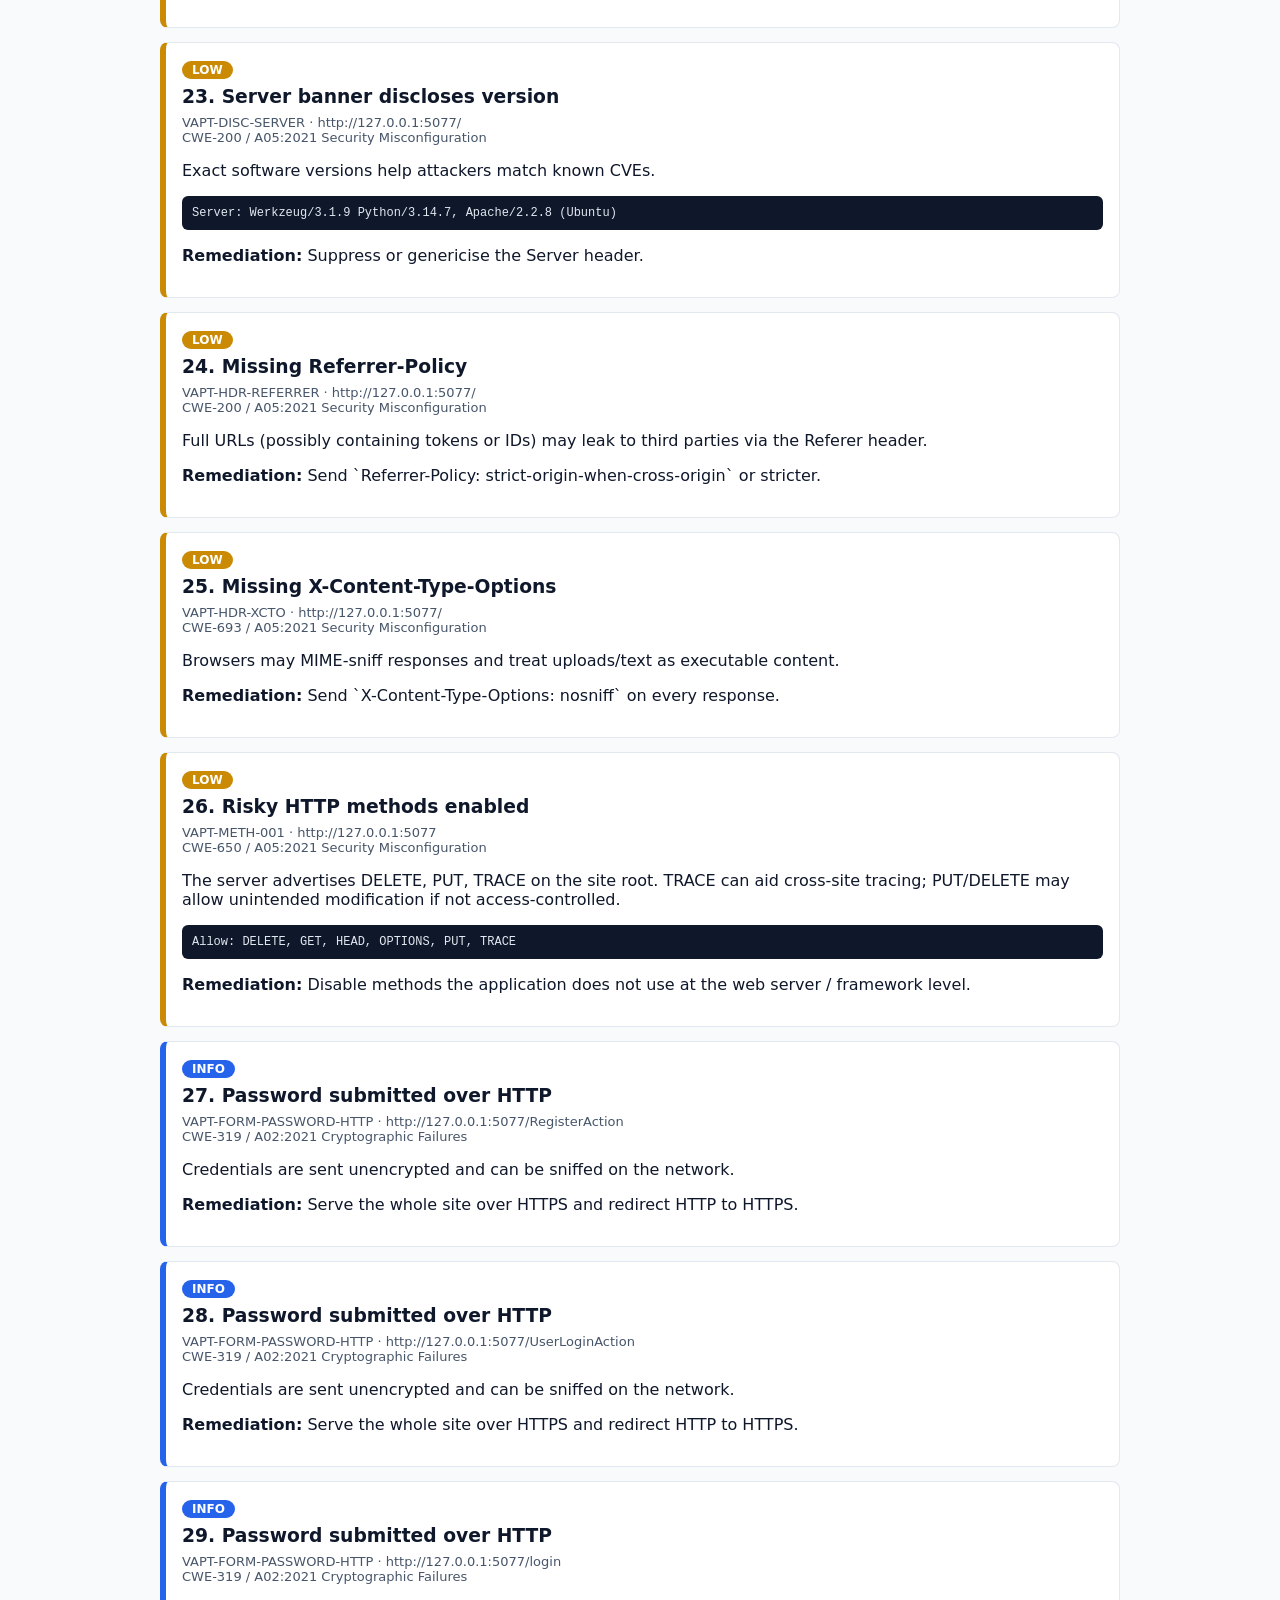
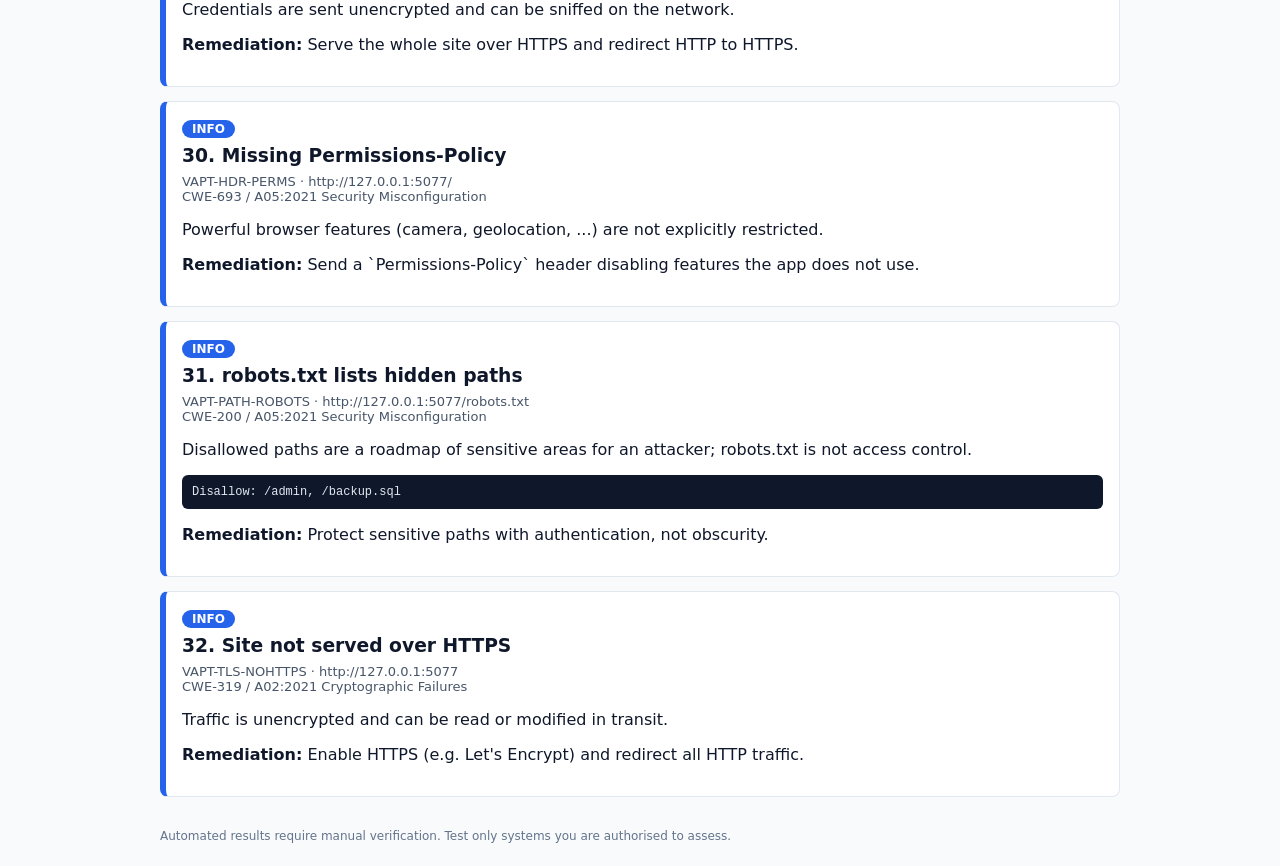
==== commit daa08fdc: "Add signup/login flow to lab, auth-bypass SQLi check, architecture PDF Co-Authored-By: Claude Sonnet" ====
--- a/sample-report/report.html
+++ b/sample-report/report.html
@@ -10,4 +10,4 @@
 .f h3{margin:8px 0}.k{color:#475569;font-size:13px}
 pre{background:#0f172a;color:#e2e8f0;padding:10px;border-radius:6px;overflow:auto;font-size:12px;white-space:pre-wrap}
 footer{color:#64748b;font-size:12px;margin-top:32px}
-</style></head><body><main><h1>Vulnerability Assessment Report</h1><div class="meta">Target: http://127.0.0.1:5077 &middot; 2026-10-29T06:04:29+00:00 &middot; 0.03s &middot; 7 pages &middot; 6 parameters &middot; 45 requests</div><div class="cards"><div class="card" style="border-top:4px solid #7f1d1d"><b>0</b>Critical</div><div class="card" style="border-top:4px solid #dc2626"><b>7</b>High</div><div class="card" style="border-top:4px solid #ea580c"><b>7</b>Medium</div><div class="card" style="border-top:4px solid #ca8a04"><b>7</b>Low</div><div class="card" style="border-top:4px solid #2563eb"><b>4</b>Info</div></div><div class="f" style="border-left-color:#dc2626"><span class="badge" style="background:#dc2626">high</span><h3>1. CORS reflects arbitrary Origin with credentials</h3><div class="k">VAPT-CORS-REFLECT &middot; http://127.0.0.1:5077</div><div class="k">CWE-942 / A05:2021 Security Misconfiguration</div><p>Any website can make authenticated cross-origin requests and read the responses.</p><pre>Origin: https://vapt-evil.example -&gt; ACAO: https://vapt-evil.example, ACAC: True</pre><p><b>Remediation:</b> Validate Origin against an allow-list; never combine reflected origins with credentials.</p></div><div class="f" style="border-left-color:#dc2626"><span class="badge" style="background:#dc2626">high</span><h3>2. Exposed backup file (backup.sql)</h3><div class="k">VAPT-PATH-BACKUP &middot; http://127.0.0.1:5077/backup.sql</div><div class="k">CWE-530 / A05:2021 Security Misconfiguration</div><p>Database dumps expose all application data.</p><pre>HTTP 200, 55 bytes, Content-Type: application/octet-stream</pre><p><b>Remediation:</b> Delete backups from the web root.</p></div><div class="f" style="border-left-color:#dc2626"><span class="badge" style="background:#dc2626">high</span><h3>3. Exposed .env file</h3><div class="k">VAPT-PATH-ENV &middot; http://127.0.0.1:5077/.env</div><div class="k">CWE-538 / A05:2021 Security Misconfiguration</div><p>Environment files commonly hold database passwords and API keys.</p><pre>HTTP 200, 42 bytes, Content-Type: text/plain; charset=utf-8</pre><p><b>Remediation:</b> Remove the file from the web root, deny dotfiles, and rotate any exposed secrets.</p></div><div class="f" style="border-left-color:#dc2626"><span class="badge" style="background:#dc2626">high</span><h3>4. Exposed .git repository</h3><div class="k">VAPT-PATH-GIT &middot; http://127.0.0.1:5077/.git/HEAD</div><div class="k">CWE-538 / A05:2021 Security Misconfiguration</div><p>Source code and history can be downloaded, often including secrets.</p><pre>HTTP 200, 21 bytes, Content-Type: text/plain; charset=utf-8</pre><p><b>Remediation:</b> Block access to dotfiles/.git at the web server and never deploy the repository directory.</p></div><div class="f" style="border-left-color:#dc2626"><span class="badge" style="background:#dc2626">high</span><h3>5. SQL injection (error-based)</h3><div class="k">VAPT-SQLI-001 &middot; http://127.0.0.1:5077/user</div><div class="k">Parameter: <code>id</code></div><div class="k">CWE-89 / A03:2021 Injection</div><p>A single quote in the parameter triggered a database error, indicating user input is concatenated into a SQL query.</p><pre>id=&#x27;1&#x27;&#x27; -&gt; HTTP 500: sqlite3.OperationalError</pre><p><b>Remediation:</b> Use parameterised queries / prepared statements (never string concatenation), apply least-privilege database accounts, and return generic error messages.</p></div><div class="f" style="border-left-color:#dc2626"><span class="badge" style="background:#dc2626">high</span><h3>6. Path traversal (arbitrary file read)</h3><div class="k">VAPT-TRAV-001 &middot; http://127.0.0.1:5077/download</div><div class="k">Parameter: <code>file</code></div><div class="k">CWE-22 / A01:2021 Broken Access Control</div><p>A traversal sequence in the parameter returned the contents of a system file, so attackers can read files outside the intended directory.</p><pre>file=../../../../../../../../etc/passwd -&gt; HTTP 200: root:x:0:0:</pre><p><b>Remediation:</b> Never build file paths from user input; map IDs to files server-side, or resolve the path and verify it stays inside an allowed base directory.</p></div><div class="f" style="border-left-color:#dc2626"><span class="badge" style="background:#dc2626">high</span><h3>7. Reflected cross-site scripting (XSS)</h3><div class="k">VAPT-XSS-001 &middot; http://127.0.0.1:5077/search</div><div class="k">Parameter: <code>q</code></div><div class="k">CWE-79 / A03:2021 Injection</div><p>User input is reflected into the HTML response without encoding, so injected markup is parsed by the browser. Attackers can run script in a victim&#x27;s session.</p><pre>tml&gt;&lt;html&gt;&lt;head&gt;&lt;title&gt;VAPT Lab&lt;/title&gt;&lt;/head&gt;&lt;body&gt;&lt;h2&gt;Results for &quot;&gt;&lt;vx0ab72a&gt;&lt;/h2&gt;&lt;/body&gt;&lt;/html&gt;</pre><p><b>Remediation:</b> Contextually HTML-encode all output (use the template engine&#x27;s auto-escaping), validate input, and deploy a strict Content-Security-Policy.</p></div><div class="f" style="border-left-color:#ea580c"><span class="badge" style="background:#ea580c">medium</span><h3>8. Cookie &#x27;sessionid&#x27; missing HttpOnly</h3><div class="k">VAPT-CKIE-HTTPONLY &middot; http://127.0.0.1:5077/</div><div class="k">Parameter: <code>sessionid</code></div><div class="k">CWE-1004 / A05:2021 Security Misconfiguration</div><p>JavaScript can read this cookie, so any XSS flaw can steal it.</p><pre>sessionid=lab-session; Path=/</pre><p><b>Remediation:</b> Set the HttpOnly attribute on cookies that JavaScript does not need.</p></div><div class="f" style="border-left-color:#ea580c"><span class="badge" style="background:#ea580c">medium</span><h3>9. Directory listing enabled</h3><div class="k">VAPT-DISC-DIRLIST &middot; http://127.0.0.1:5077/files/</div><div class="k">CWE-548 / A05:2021 Security Misconfiguration</div><p>Visitors can browse the directory contents, exposing files not meant to be public.</p><p><b>Remediation:</b> Disable auto-indexing (e.g. `Options -Indexes`, `autoindex off`).</p></div><div class="f" style="border-left-color:#ea580c"><span class="badge" style="background:#ea580c">medium</span><h3>10. Stack trace / debug output exposed</h3><div class="k">VAPT-DISC-TRACE &middot; http://127.0.0.1:5077/debug</div><div class="k">CWE-209 / A05:2021 Security Misconfiguration</div><p>Verbose errors reveal file paths, frameworks and logic useful for further attacks.</p><pre>Traceback (most recent call last)</pre><p><b>Remediation:</b> Disable debug mode and return generic error pages; log details server-side.</p></div><div class="f" style="border-left-color:#ea580c"><span class="badge" style="background:#ea580c">medium</span><h3>11. POST form without anti-CSRF token</h3><div class="k">VAPT-FORM-CSRF &middot; http://127.0.0.1:5077/login</div><div class="k">CWE-352 / A01:2021 Broken Access Control</div><p>A state-changing form has no visible CSRF token; a malicious site may be able to submit it on behalf of a logged-in user (verify if SameSite cookies or other defences exist).</p><pre>Fields: username, password</pre><p><b>Remediation:</b> Add per-session CSRF tokens (or double-submit cookies) and validate them server-side.</p></div><div class="f" style="border-left-color:#ea580c"><span class="badge" style="background:#ea580c">medium</span><h3>12. Missing Content-Security-Policy</h3><div class="k">VAPT-HDR-CSP &middot; http://127.0.0.1:5077/</div><div class="k">CWE-693 / A05:2021 Security Misconfiguration</div><p>No CSP is set, so the browser has no second line of defence against XSS and data injection.</p><p><b>Remediation:</b> Add a restrictive policy, e.g. `Content-Security-Policy: default-src &#x27;self&#x27;; frame-ancestors &#x27;none&#x27;`.</p></div><div class="f" style="border-left-color:#ea580c"><span class="badge" style="background:#ea580c">medium</span><h3>13. Clickjacking protection missing</h3><div class="k">VAPT-HDR-XFO &middot; http://127.0.0.1:5077/</div><div class="k">CWE-1021 / A05:2021 Security Misconfiguration</div><p>Neither X-Frame-Options nor CSP frame-ancestors is set; the app can be framed by any site.</p><p><b>Remediation:</b> Send `X-Frame-Options: DENY` or CSP `frame-ancestors &#x27;none&#x27;`.</p></div><div class="f" style="border-left-color:#ea580c"><span class="badge" style="background:#ea580c">medium</span><h3>14. Open redirect</h3><div class="k">VAPT-REDIR-001 &middot; http://127.0.0.1:5077/redirect</div><div class="k">Parameter: <code>next</code></div><div class="k">CWE-601 / A01:2021 Broken Access Control</div><p>The application redirects to an attacker-supplied URL, enabling phishing via trusted links.</p><pre>next=https://vapt-evil.example/ -&gt; HTTP 302 Location: https://vapt-evil.example/</pre><p><b>Remediation:</b> Only redirect to relative paths or an allow-list of hosts; reject `//` and absolute URLs.</p></div><div class="f" style="border-left-color:#ca8a04"><span class="badge" style="background:#ca8a04">low</span><h3>15. Cookie &#x27;sessionid&#x27; missing SameSite</h3><div class="k">VAPT-CKIE-SAMESITE &middot; http://127.0.0.1:5077/</div><div class="k">Parameter: <code>sessionid</code></div><div class="k">CWE-1275 / A01:2021 Broken Access Control</div><p>Without SameSite the cookie is sent on cross-site requests, aiding CSRF.</p><pre>sessionid=lab-session; Path=/</pre><p><b>Remediation:</b> Set `SameSite=Lax` (or `Strict`).</p></div><div class="f" style="border-left-color:#ca8a04"><span class="badge" style="background:#ca8a04">low</span><h3>16. Sensitive HTML comment</h3><div class="k">VAPT-DISC-COMMENT &middot; http://127.0.0.1:5077/</div><div class="k">CWE-615 / A05:2021 Security Misconfiguration</div><p>Developer comments mentioning credentials/TODOs are visible to all users.</p><pre>TODO: remove admin password (admin/admin123) before release</pre><p><b>Remediation:</b> Strip comments from production HTML.</p></div><div class="f" style="border-left-color:#ca8a04"><span class="badge" style="background:#ca8a04">low</span><h3>17. X-Powered-By header discloses technology</h3><div class="k">VAPT-DISC-POWERED &middot; http://127.0.0.1:5077/</div><div class="k">CWE-200 / A05:2021 Security Misconfiguration</div><p>The backing technology/version is advertised to every client.</p><pre>X-Powered-By: PHP/5.2.4</pre><p><b>Remediation:</b> Remove the X-Powered-By header.</p></div><div class="f" style="border-left-color:#ca8a04"><span class="badge" style="background:#ca8a04">low</span><h3>18. Server banner discloses version</h3><div class="k">VAPT-DISC-SERVER &middot; http://127.0.0.1:5077/</div><div class="k">CWE-200 / A05:2021 Security Misconfiguration</div><p>Exact software versions help attackers match known CVEs.</p><pre>Server: Werkzeug/3.1.9 Python/3.14.7, Apache/2.2.8 (Ubuntu)</pre><p><b>Remediation:</b> Suppress or genericise the Server header.</p></div><div class="f" style="border-left-color:#ca8a04"><span class="badge" style="background:#ca8a04">low</span><h3>19. Missing Referrer-Policy</h3><div class="k">VAPT-HDR-REFERRER &middot; http://127.0.0.1:5077/</div><div class="k">CWE-200 / A05:2021 Security Misconfiguration</div><p>Full URLs (possibly containing tokens or IDs) may leak to third parties via the Referer header.</p><p><b>Remediation:</b> Send `Referrer-Policy: strict-origin-when-cross-origin` or stricter.</p></div><div class="f" style="border-left-color:#ca8a04"><span class="badge" style="background:#ca8a04">low</span><h3>20. Missing X-Content-Type-Options</h3><div class="k">VAPT-HDR-XCTO &middot; http://127.0.0.1:5077/</div><div class="k">CWE-693 / A05:2021 Security Misconfiguration</div><p>Browsers may MIME-sniff responses and treat uploads/text as executable content.</p><p><b>Remediation:</b> Send `X-Content-Type-Options: nosniff` on every response.</p></div><div class="f" style="border-left-color:#ca8a04"><span class="badge" style="background:#ca8a04">low</span><h3>21. Risky HTTP methods enabled</h3><div class="k">VAPT-METH-001 &middot; http://127.0.0.1:5077</div><div class="k">CWE-650 / A05:2021 Security Misconfiguration</div><p>The server advertises DELETE, PUT, TRACE on the site root. TRACE can aid cross-site tracing; PUT/DELETE may allow unintended modification if not access-controlled.</p><pre>Allow: DELETE, GET, HEAD, OPTIONS, PUT, TRACE</pre><p><b>Remediation:</b> Disable methods the application does not use at the web server / framework level.</p></div><div class="f" style="border-left-color:#2563eb"><span class="badge" style="background:#2563eb">info</span><h3>22. Password submitted over HTTP</h3><div class="k">VAPT-FORM-PASSWORD-HTTP &middot; http://127.0.0.1:5077/login</div><div class="k">CWE-319 / A02:2021 Cryptographic Failures</div><p>Credentials are sent unencrypted and can be sniffed on the network.</p><p><b>Remediation:</b> Serve the whole site over HTTPS and redirect HTTP to HTTPS.</p></div><div class="f" style="border-left-color:#2563eb"><span class="badge" style="background:#2563eb">info</span><h3>23. Missing Permissions-Policy</h3><div class="k">VAPT-HDR-PERMS &middot; http://127.0.0.1:5077/</div><div class="k">CWE-693 / A05:2021 Security Misconfiguration</div><p>Powerful browser features (camera, geolocation, ...) are not explicitly restricted.</p><p><b>Remediation:</b> Send a `Permissions-Policy` header disabling features the app does not use.</p></div><div class="f" style="border-left-color:#2563eb"><span class="badge" style="background:#2563eb">info</span><h3>24. robots.txt lists hidden paths</h3><div class="k">VAPT-PATH-ROBOTS &middot; http://127.0.0.1:5077/robots.txt</div><div class="k">CWE-200 / A05:2021 Security Misconfiguration</div><p>Disallowed paths are a roadmap of sensitive areas for an attacker; robots.txt is not access control.</p><pre>Disallow: /admin, /backup.sql</pre><p><b>Remediation:</b> Protect sensitive paths with authentication, not obscurity.</p></div><div class="f" style="border-left-color:#2563eb"><span class="badge" style="background:#2563eb">info</span><h3>25. Site not served over HTTPS</h3><div class="k">VAPT-TLS-NOHTTPS &middot; http://127.0.0.1:5077</div><div class="k">CWE-319 / A02:2021 Cryptographic Failures</div><p>Traffic is unencrypted and can be read or modified in transit.</p><p><b>Remediation:</b> Enable HTTPS (e.g. Let&#x27;s Encrypt) and redirect all HTTP traffic.</p></div><footer>Automated results require manual verification. Test only systems you are authorised to assess.</footer></main></body></html>+</style></head><body><main><h1>Vulnerability Assessment Report</h1><div class="meta">Target: http://127.0.0.1:5077 &middot; 2026-10-29T06:25:21+00:00 &middot; 0.07s &middot; 10 pages &middot; 13 parameters &middot; 102 requests</div><div class="cards"><div class="card" style="border-top:4px solid #7f1d1d"><b>0</b>Critical</div><div class="card" style="border-top:4px solid #dc2626"><b>10</b>High</div><div class="card" style="border-top:4px solid #ea580c"><b>9</b>Medium</div><div class="card" style="border-top:4px solid #ca8a04"><b>7</b>Low</div><div class="card" style="border-top:4px solid #2563eb"><b>6</b>Info</div></div><div class="f" style="border-left-color:#dc2626"><span class="badge" style="background:#dc2626">high</span><h3>1. Authentication bypass via SQL injection</h3><div class="k">VAPT-AUTH-001 &middot; http://127.0.0.1:5077/UserLoginAction</div><div class="k">Parameter: <code>password</code></div><div class="k">CWE-89 / A03:2021 Injection</div><p>A login with an unknown user and a always-true SQL condition in the password field was accepted, so the credential check is built by string concatenation.</p><pre>password=&quot;&#x27; OR &#x27;1&#x27;=&#x27;1&quot;: baseline showed a failure message, injected request did not</pre><p><b>Remediation:</b> Use parameterised queries, store salted password hashes, and compare hashes in code, not in the SQL statement.</p></div><div class="f" style="border-left-color:#dc2626"><span class="badge" style="background:#dc2626">high</span><h3>2. CORS reflects arbitrary Origin with credentials</h3><div class="k">VAPT-CORS-REFLECT &middot; http://127.0.0.1:5077</div><div class="k">CWE-942 / A05:2021 Security Misconfiguration</div><p>Any website can make authenticated cross-origin requests and read the responses.</p><pre>Origin: https://vapt-evil.example -&gt; ACAO: https://vapt-evil.example, ACAC: True</pre><p><b>Remediation:</b> Validate Origin against an allow-list; never combine reflected origins with credentials.</p></div><div class="f" style="border-left-color:#dc2626"><span class="badge" style="background:#dc2626">high</span><h3>3. Exposed backup file (backup.sql)</h3><div class="k">VAPT-PATH-BACKUP &middot; http://127.0.0.1:5077/backup.sql</div><div class="k">CWE-530 / A05:2021 Security Misconfiguration</div><p>Database dumps expose all application data.</p><pre>HTTP 200, 55 bytes, Content-Type: application/octet-stream</pre><p><b>Remediation:</b> Delete backups from the web root.</p></div><div class="f" style="border-left-color:#dc2626"><span class="badge" style="background:#dc2626">high</span><h3>4. Exposed .env file</h3><div class="k">VAPT-PATH-ENV &middot; http://127.0.0.1:5077/.env</div><div class="k">CWE-538 / A05:2021 Security Misconfiguration</div><p>Environment files commonly hold database passwords and API keys.</p><pre>HTTP 200, 42 bytes, Content-Type: text/plain; charset=utf-8</pre><p><b>Remediation:</b> Remove the file from the web root, deny dotfiles, and rotate any exposed secrets.</p></div><div class="f" style="border-left-color:#dc2626"><span class="badge" style="background:#dc2626">high</span><h3>5. Exposed .git repository</h3><div class="k">VAPT-PATH-GIT &middot; http://127.0.0.1:5077/.git/HEAD</div><div class="k">CWE-538 / A05:2021 Security Misconfiguration</div><p>Source code and history can be downloaded, often including secrets.</p><pre>HTTP 200, 21 bytes, Content-Type: text/plain; charset=utf-8</pre><p><b>Remediation:</b> Block access to dotfiles/.git at the web server and never deploy the repository directory.</p></div><div class="f" style="border-left-color:#dc2626"><span class="badge" style="background:#dc2626">high</span><h3>6. SQL injection (error-based)</h3><div class="k">VAPT-SQLI-001 &middot; http://127.0.0.1:5077/UserLoginAction</div><div class="k">Parameter: <code>username</code></div><div class="k">CWE-89 / A03:2021 Injection</div><p>A single quote in the parameter triggered a database error, indicating user input is concatenated into a SQL query.</p><pre>username=&#x27;test&#x27;&#x27; -&gt; HTTP 500: sqlite3.OperationalError</pre><p><b>Remediation:</b> Use parameterised queries / prepared statements (never string concatenation), apply least-privilege database accounts, and return generic error messages.</p></div><div class="f" style="border-left-color:#dc2626"><span class="badge" style="background:#dc2626">high</span><h3>7. SQL injection (error-based)</h3><div class="k">VAPT-SQLI-001 &middot; http://127.0.0.1:5077/UserLoginAction</div><div class="k">Parameter: <code>password</code></div><div class="k">CWE-89 / A03:2021 Injection</div><p>A single quote in the parameter triggered a database error, indicating user input is concatenated into a SQL query.</p><pre>password=&#x27;test&#x27;&#x27; -&gt; HTTP 500: sqlite3.OperationalError</pre><p><b>Remediation:</b> Use parameterised queries / prepared statements (never string concatenation), apply least-privilege database accounts, and return generic error messages.</p></div><div class="f" style="border-left-color:#dc2626"><span class="badge" style="background:#dc2626">high</span><h3>8. SQL injection (error-based)</h3><div class="k">VAPT-SQLI-001 &middot; http://127.0.0.1:5077/user</div><div class="k">Parameter: <code>id</code></div><div class="k">CWE-89 / A03:2021 Injection</div><p>A single quote in the parameter triggered a database error, indicating user input is concatenated into a SQL query.</p><pre>id=&#x27;1&#x27;&#x27; -&gt; HTTP 500: sqlite3.OperationalError</pre><p><b>Remediation:</b> Use parameterised queries / prepared statements (never string concatenation), apply least-privilege database accounts, and return generic error messages.</p></div><div class="f" style="border-left-color:#dc2626"><span class="badge" style="background:#dc2626">high</span><h3>9. Path traversal (arbitrary file read)</h3><div class="k">VAPT-TRAV-001 &middot; http://127.0.0.1:5077/download</div><div class="k">Parameter: <code>file</code></div><div class="k">CWE-22 / A01:2021 Broken Access Control</div><p>A traversal sequence in the parameter returned the contents of a system file, so attackers can read files outside the intended directory.</p><pre>file=../../../../../../../../etc/passwd -&gt; HTTP 200: root:x:0:0:</pre><p><b>Remediation:</b> Never build file paths from user input; map IDs to files server-side, or resolve the path and verify it stays inside an allowed base directory.</p></div><div class="f" style="border-left-color:#dc2626"><span class="badge" style="background:#dc2626">high</span><h3>10. Reflected cross-site scripting (XSS)</h3><div class="k">VAPT-XSS-001 &middot; http://127.0.0.1:5077/search</div><div class="k">Parameter: <code>q</code></div><div class="k">CWE-79 / A03:2021 Injection</div><p>User input is reflected into the HTML response without encoding, so injected markup is parsed by the browser. Attackers can run script in a victim&#x27;s session.</p><pre>tml&gt;&lt;html&gt;&lt;head&gt;&lt;title&gt;VAPT Lab&lt;/title&gt;&lt;/head&gt;&lt;body&gt;&lt;h2&gt;Results for &quot;&gt;&lt;vx4cd9dd&gt;&lt;/h2&gt;&lt;/body&gt;&lt;/html&gt;</pre><p><b>Remediation:</b> Contextually HTML-encode all output (use the template engine&#x27;s auto-escaping), validate input, and deploy a strict Content-Security-Policy.</p></div><div class="f" style="border-left-color:#ea580c"><span class="badge" style="background:#ea580c">medium</span><h3>11. Cookie &#x27;sessionid&#x27; missing HttpOnly</h3><div class="k">VAPT-CKIE-HTTPONLY &middot; http://127.0.0.1:5077/</div><div class="k">Parameter: <code>sessionid</code></div><div class="k">CWE-1004 / A05:2021 Security Misconfiguration</div><p>JavaScript can read this cookie, so any XSS flaw can steal it.</p><pre>sessionid=lab-session; Path=/</pre><p><b>Remediation:</b> Set the HttpOnly attribute on cookies that JavaScript does not need.</p></div><div class="f" style="border-left-color:#ea580c"><span class="badge" style="background:#ea580c">medium</span><h3>12. Directory listing enabled</h3><div class="k">VAPT-DISC-DIRLIST &middot; http://127.0.0.1:5077/files/</div><div class="k">CWE-548 / A05:2021 Security Misconfiguration</div><p>Visitors can browse the directory contents, exposing files not meant to be public.</p><p><b>Remediation:</b> Disable auto-indexing (e.g. `Options -Indexes`, `autoindex off`).</p></div><div class="f" style="border-left-color:#ea580c"><span class="badge" style="background:#ea580c">medium</span><h3>13. Stack trace / debug output exposed</h3><div class="k">VAPT-DISC-TRACE &middot; http://127.0.0.1:5077/debug</div><div class="k">CWE-209 / A05:2021 Security Misconfiguration</div><p>Verbose errors reveal file paths, frameworks and logic useful for further attacks.</p><pre>Traceback (most recent call last)</pre><p><b>Remediation:</b> Disable debug mode and return generic error pages; log details server-side.</p></div><div class="f" style="border-left-color:#ea580c"><span class="badge" style="background:#ea580c">medium</span><h3>14. POST form without anti-CSRF token</h3><div class="k">VAPT-FORM-CSRF &middot; http://127.0.0.1:5077/RegisterAction</div><div class="k">CWE-352 / A01:2021 Broken Access Control</div><p>A state-changing form has no visible CSRF token; a malicious site may be able to submit it on behalf of a logged-in user (verify if SameSite cookies or other defences exist).</p><pre>Fields: username, password, contact, email, address</pre><p><b>Remediation:</b> Add per-session CSRF tokens (or double-submit cookies) and validate them server-side.</p></div><div class="f" style="border-left-color:#ea580c"><span class="badge" style="background:#ea580c">medium</span><h3>15. POST form without anti-CSRF token</h3><div class="k">VAPT-FORM-CSRF &middot; http://127.0.0.1:5077/UserLoginAction</div><div class="k">CWE-352 / A01:2021 Broken Access Control</div><p>A state-changing form has no visible CSRF token; a malicious site may be able to submit it on behalf of a logged-in user (verify if SameSite cookies or other defences exist).</p><pre>Fields: username, password</pre><p><b>Remediation:</b> Add per-session CSRF tokens (or double-submit cookies) and validate them server-side.</p></div><div class="f" style="border-left-color:#ea580c"><span class="badge" style="background:#ea580c">medium</span><h3>16. POST form without anti-CSRF token</h3><div class="k">VAPT-FORM-CSRF &middot; http://127.0.0.1:5077/login</div><div class="k">CWE-352 / A01:2021 Broken Access Control</div><p>A state-changing form has no visible CSRF token; a malicious site may be able to submit it on behalf of a logged-in user (verify if SameSite cookies or other defences exist).</p><pre>Fields: username, password</pre><p><b>Remediation:</b> Add per-session CSRF tokens (or double-submit cookies) and validate them server-side.</p></div><div class="f" style="border-left-color:#ea580c"><span class="badge" style="background:#ea580c">medium</span><h3>17. Missing Content-Security-Policy</h3><div class="k">VAPT-HDR-CSP &middot; http://127.0.0.1:5077/</div><div class="k">CWE-693 / A05:2021 Security Misconfiguration</div><p>No CSP is set, so the browser has no second line of defence against XSS and data injection.</p><p><b>Remediation:</b> Add a restrictive policy, e.g. `Content-Security-Policy: default-src &#x27;self&#x27;; frame-ancestors &#x27;none&#x27;`.</p></div><div class="f" style="border-left-color:#ea580c"><span class="badge" style="background:#ea580c">medium</span><h3>18. Clickjacking protection missing</h3><div class="k">VAPT-HDR-XFO &middot; http://127.0.0.1:5077/</div><div class="k">CWE-1021 / A05:2021 Security Misconfiguration</div><p>Neither X-Frame-Options nor CSP frame-ancestors is set; the app can be framed by any site.</p><p><b>Remediation:</b> Send `X-Frame-Options: DENY` or CSP `frame-ancestors &#x27;none&#x27;`.</p></div><div class="f" style="border-left-color:#ea580c"><span class="badge" style="background:#ea580c">medium</span><h3>19. Open redirect</h3><div class="k">VAPT-REDIR-001 &middot; http://127.0.0.1:5077/redirect</div><div class="k">Parameter: <code>next</code></div><div class="k">CWE-601 / A01:2021 Broken Access Control</div><p>The application redirects to an attacker-supplied URL, enabling phishing via trusted links.</p><pre>next=https://vapt-evil.example/ -&gt; HTTP 302 Location: https://vapt-evil.example/</pre><p><b>Remediation:</b> Only redirect to relative paths or an allow-list of hosts; reject `//` and absolute URLs.</p></div><div class="f" style="border-left-color:#ca8a04"><span class="badge" style="background:#ca8a04">low</span><h3>20. Cookie &#x27;sessionid&#x27; missing SameSite</h3><div class="k">VAPT-CKIE-SAMESITE &middot; http://127.0.0.1:5077/</div><div class="k">Parameter: <code>sessionid</code></div><div class="k">CWE-1275 / A01:2021 Broken Access Control</div><p>Without SameSite the cookie is sent on cross-site requests, aiding CSRF.</p><pre>sessionid=lab-session; Path=/</pre><p><b>Remediation:</b> Set `SameSite=Lax` (or `Strict`).</p></div><div class="f" style="border-left-color:#ca8a04"><span class="badge" style="background:#ca8a04">low</span><h3>21. Sensitive HTML comment</h3><div class="k">VAPT-DISC-COMMENT &middot; http://127.0.0.1:5077/</div><div class="k">CWE-615 / A05:2021 Security Misconfiguration</div><p>Developer comments mentioning credentials/TODOs are visible to all users.</p><pre>TODO: remove admin password (admin/admin123) before release</pre><p><b>Remediation:</b> Strip comments from production HTML.</p></div><div class="f" style="border-left-color:#ca8a04"><span class="badge" style="background:#ca8a04">low</span><h3>22. X-Powered-By header discloses technology</h3><div class="k">VAPT-DISC-POWERED &middot; http://127.0.0.1:5077/</div><div class="k">CWE-200 / A05:2021 Security Misconfiguration</div><p>The backing technology/version is advertised to every client.</p><pre>X-Powered-By: PHP/5.2.4</pre><p><b>Remediation:</b> Remove the X-Powered-By header.</p></div><div class="f" style="border-left-color:#ca8a04"><span class="badge" style="background:#ca8a04">low</span><h3>23. Server banner discloses version</h3><div class="k">VAPT-DISC-SERVER &middot; http://127.0.0.1:5077/</div><div class="k">CWE-200 / A05:2021 Security Misconfiguration</div><p>Exact software versions help attackers match known CVEs.</p><pre>Server: Werkzeug/3.1.9 Python/3.14.7, Apache/2.2.8 (Ubuntu)</pre><p><b>Remediation:</b> Suppress or genericise the Server header.</p></div><div class="f" style="border-left-color:#ca8a04"><span class="badge" style="background:#ca8a04">low</span><h3>24. Missing Referrer-Policy</h3><div class="k">VAPT-HDR-REFERRER &middot; http://127.0.0.1:5077/</div><div class="k">CWE-200 / A05:2021 Security Misconfiguration</div><p>Full URLs (possibly containing tokens or IDs) may leak to third parties via the Referer header.</p><p><b>Remediation:</b> Send `Referrer-Policy: strict-origin-when-cross-origin` or stricter.</p></div><div class="f" style="border-left-color:#ca8a04"><span class="badge" style="background:#ca8a04">low</span><h3>25. Missing X-Content-Type-Options</h3><div class="k">VAPT-HDR-XCTO &middot; http://127.0.0.1:5077/</div><div class="k">CWE-693 / A05:2021 Security Misconfiguration</div><p>Browsers may MIME-sniff responses and treat uploads/text as executable content.</p><p><b>Remediation:</b> Send `X-Content-Type-Options: nosniff` on every response.</p></div><div class="f" style="border-left-color:#ca8a04"><span class="badge" style="background:#ca8a04">low</span><h3>26. Risky HTTP methods enabled</h3><div class="k">VAPT-METH-001 &middot; http://127.0.0.1:5077</div><div class="k">CWE-650 / A05:2021 Security Misconfiguration</div><p>The server advertises DELETE, PUT, TRACE on the site root. TRACE can aid cross-site tracing; PUT/DELETE may allow unintended modification if not access-controlled.</p><pre>Allow: DELETE, GET, HEAD, OPTIONS, PUT, TRACE</pre><p><b>Remediation:</b> Disable methods the application does not use at the web server / framework level.</p></div><div class="f" style="border-left-color:#2563eb"><span class="badge" style="background:#2563eb">info</span><h3>27. Password submitted over HTTP</h3><div class="k">VAPT-FORM-PASSWORD-HTTP &middot; http://127.0.0.1:5077/RegisterAction</div><div class="k">CWE-319 / A02:2021 Cryptographic Failures</div><p>Credentials are sent unencrypted and can be sniffed on the network.</p><p><b>Remediation:</b> Serve the whole site over HTTPS and redirect HTTP to HTTPS.</p></div><div class="f" style="border-left-color:#2563eb"><span class="badge" style="background:#2563eb">info</span><h3>28. Password submitted over HTTP</h3><div class="k">VAPT-FORM-PASSWORD-HTTP &middot; http://127.0.0.1:5077/UserLoginAction</div><div class="k">CWE-319 / A02:2021 Cryptographic Failures</div><p>Credentials are sent unencrypted and can be sniffed on the network.</p><p><b>Remediation:</b> Serve the whole site over HTTPS and redirect HTTP to HTTPS.</p></div><div class="f" style="border-left-color:#2563eb"><span class="badge" style="background:#2563eb">info</span><h3>29. Password submitted over HTTP</h3><div class="k">VAPT-FORM-PASSWORD-HTTP &middot; http://127.0.0.1:5077/login</div><div class="k">CWE-319 / A02:2021 Cryptographic Failures</div><p>Credentials are sent unencrypted and can be sniffed on the network.</p><p><b>Remediation:</b> Serve the whole site over HTTPS and redirect HTTP to HTTPS.</p></div><div class="f" style="border-left-color:#2563eb"><span class="badge" style="background:#2563eb">info</span><h3>30. Missing Permissions-Policy</h3><div class="k">VAPT-HDR-PERMS &middot; http://127.0.0.1:5077/</div><div class="k">CWE-693 / A05:2021 Security Misconfiguration</div><p>Powerful browser features (camera, geolocation, ...) are not explicitly restricted.</p><p><b>Remediation:</b> Send a `Permissions-Policy` header disabling features the app does not use.</p></div><div class="f" style="border-left-color:#2563eb"><span class="badge" style="background:#2563eb">info</span><h3>31. robots.txt lists hidden paths</h3><div class="k">VAPT-PATH-ROBOTS &middot; http://127.0.0.1:5077/robots.txt</div><div class="k">CWE-200 / A05:2021 Security Misconfiguration</div><p>Disallowed paths are a roadmap of sensitive areas for an attacker; robots.txt is not access control.</p><pre>Disallow: /admin, /backup.sql</pre><p><b>Remediation:</b> Protect sensitive paths with authentication, not obscurity.</p></div><div class="f" style="border-left-color:#2563eb"><span class="badge" style="background:#2563eb">info</span><h3>32. Site not served over HTTPS</h3><div class="k">VAPT-TLS-NOHTTPS &middot; http://127.0.0.1:5077</div><div class="k">CWE-319 / A02:2021 Cryptographic Failures</div><p>Traffic is unencrypted and can be read or modified in transit.</p><p><b>Remediation:</b> Enable HTTPS (e.g. Let&#x27;s Encrypt) and redirect all HTTP traffic.</p></div><footer>Automated results require manual verification. Test only systems you are authorised to assess.</footer></main></body></html>
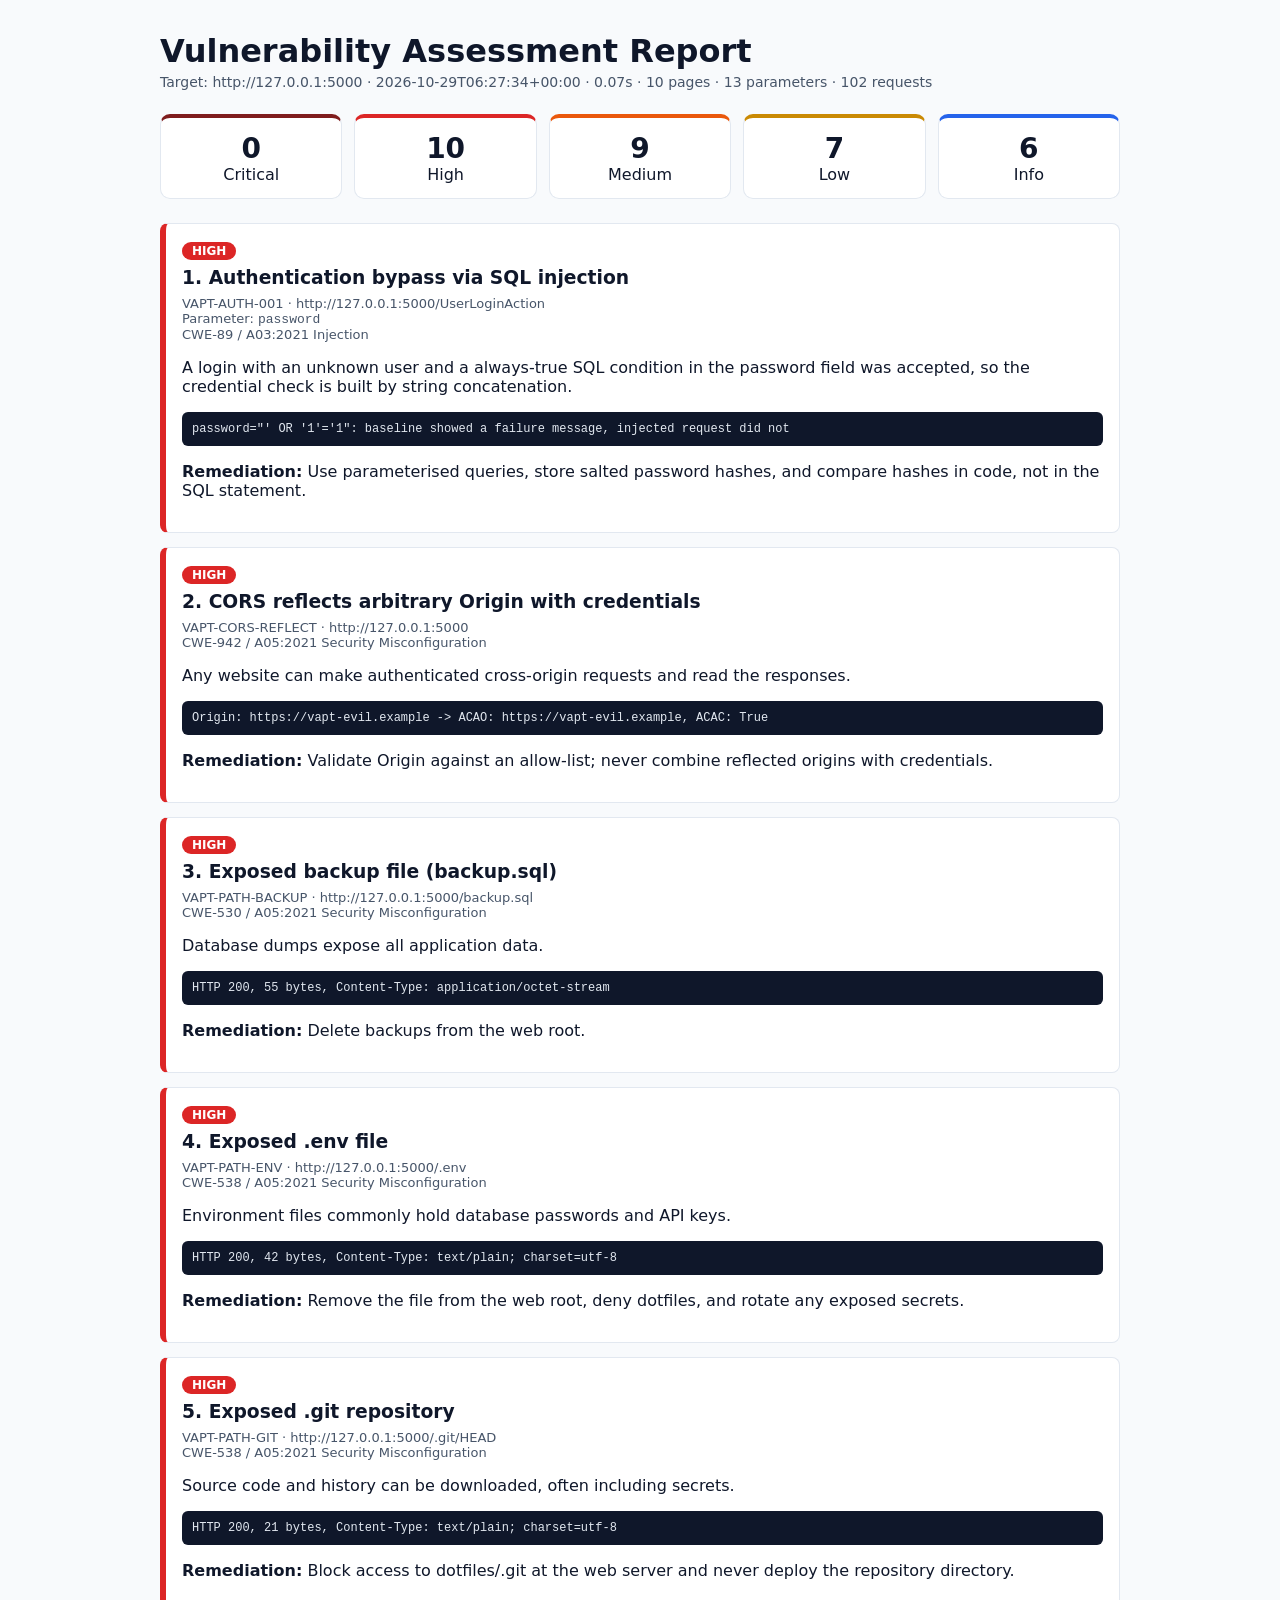
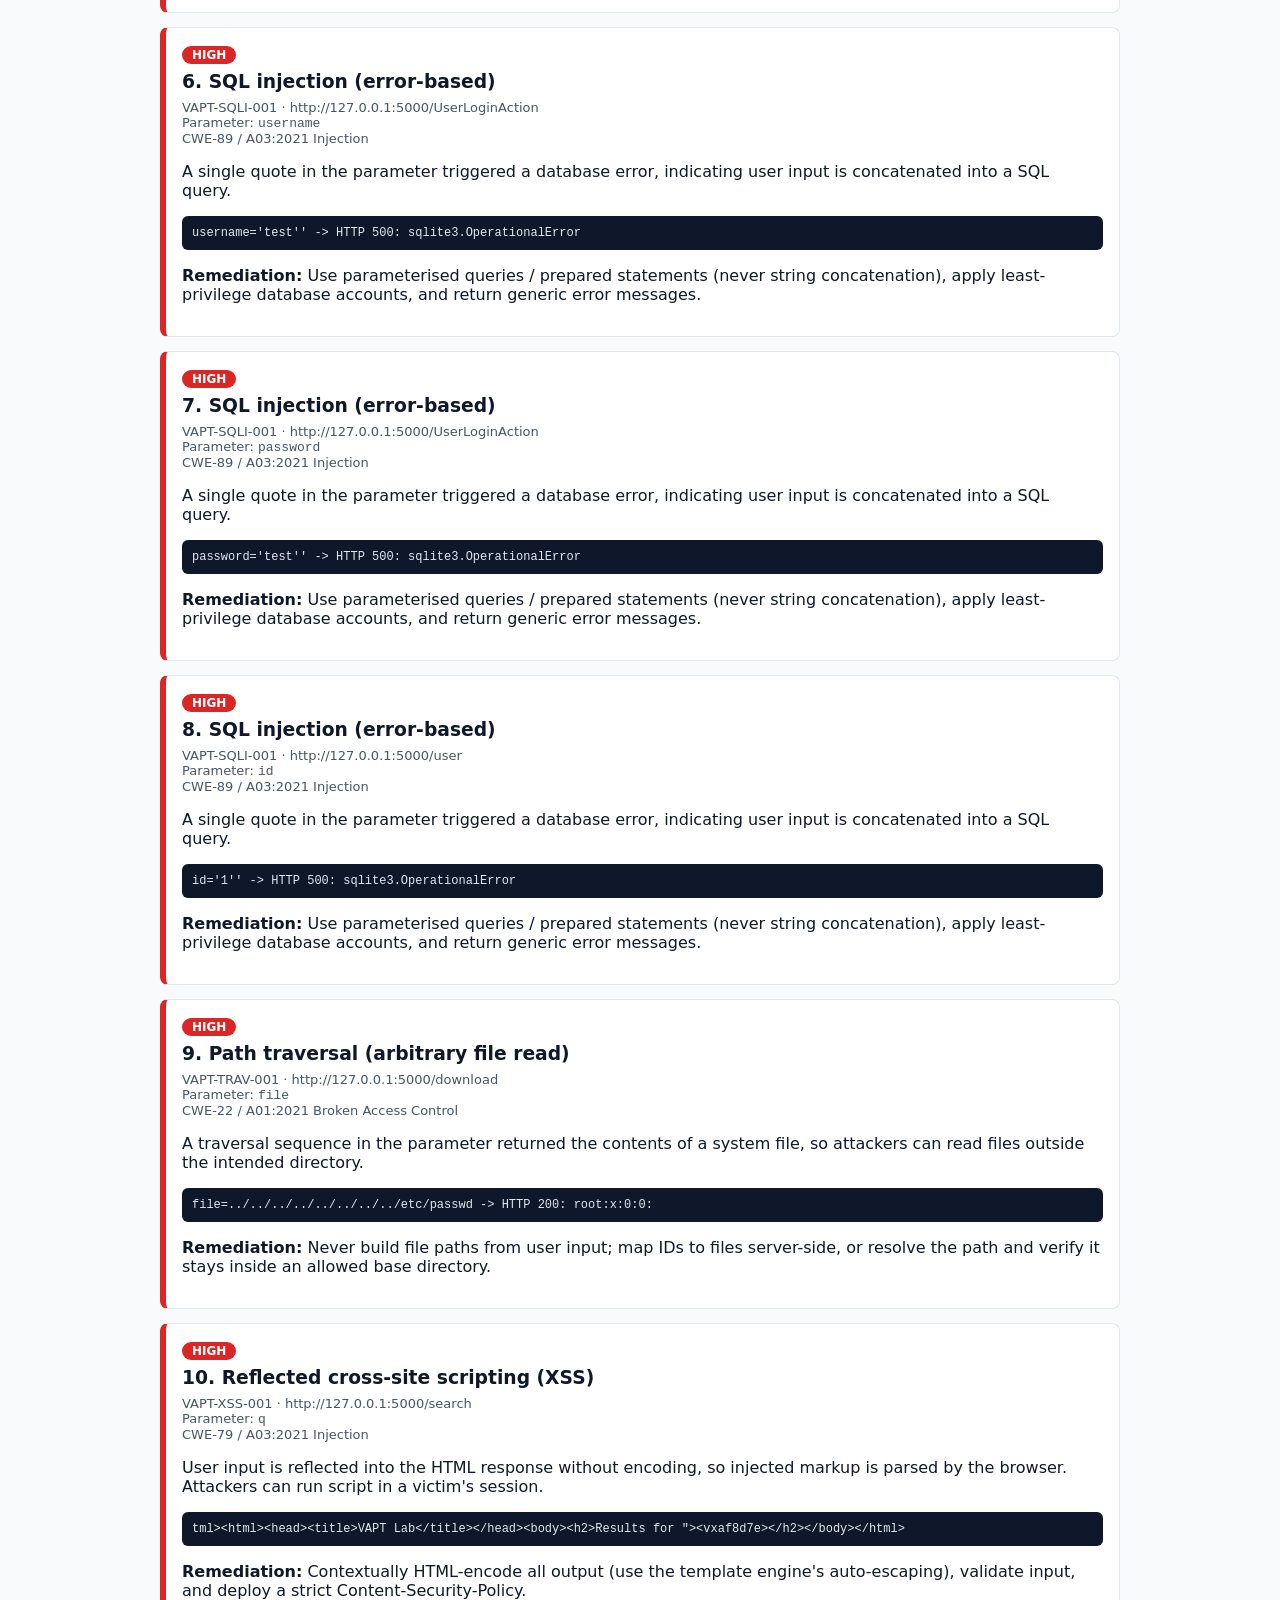
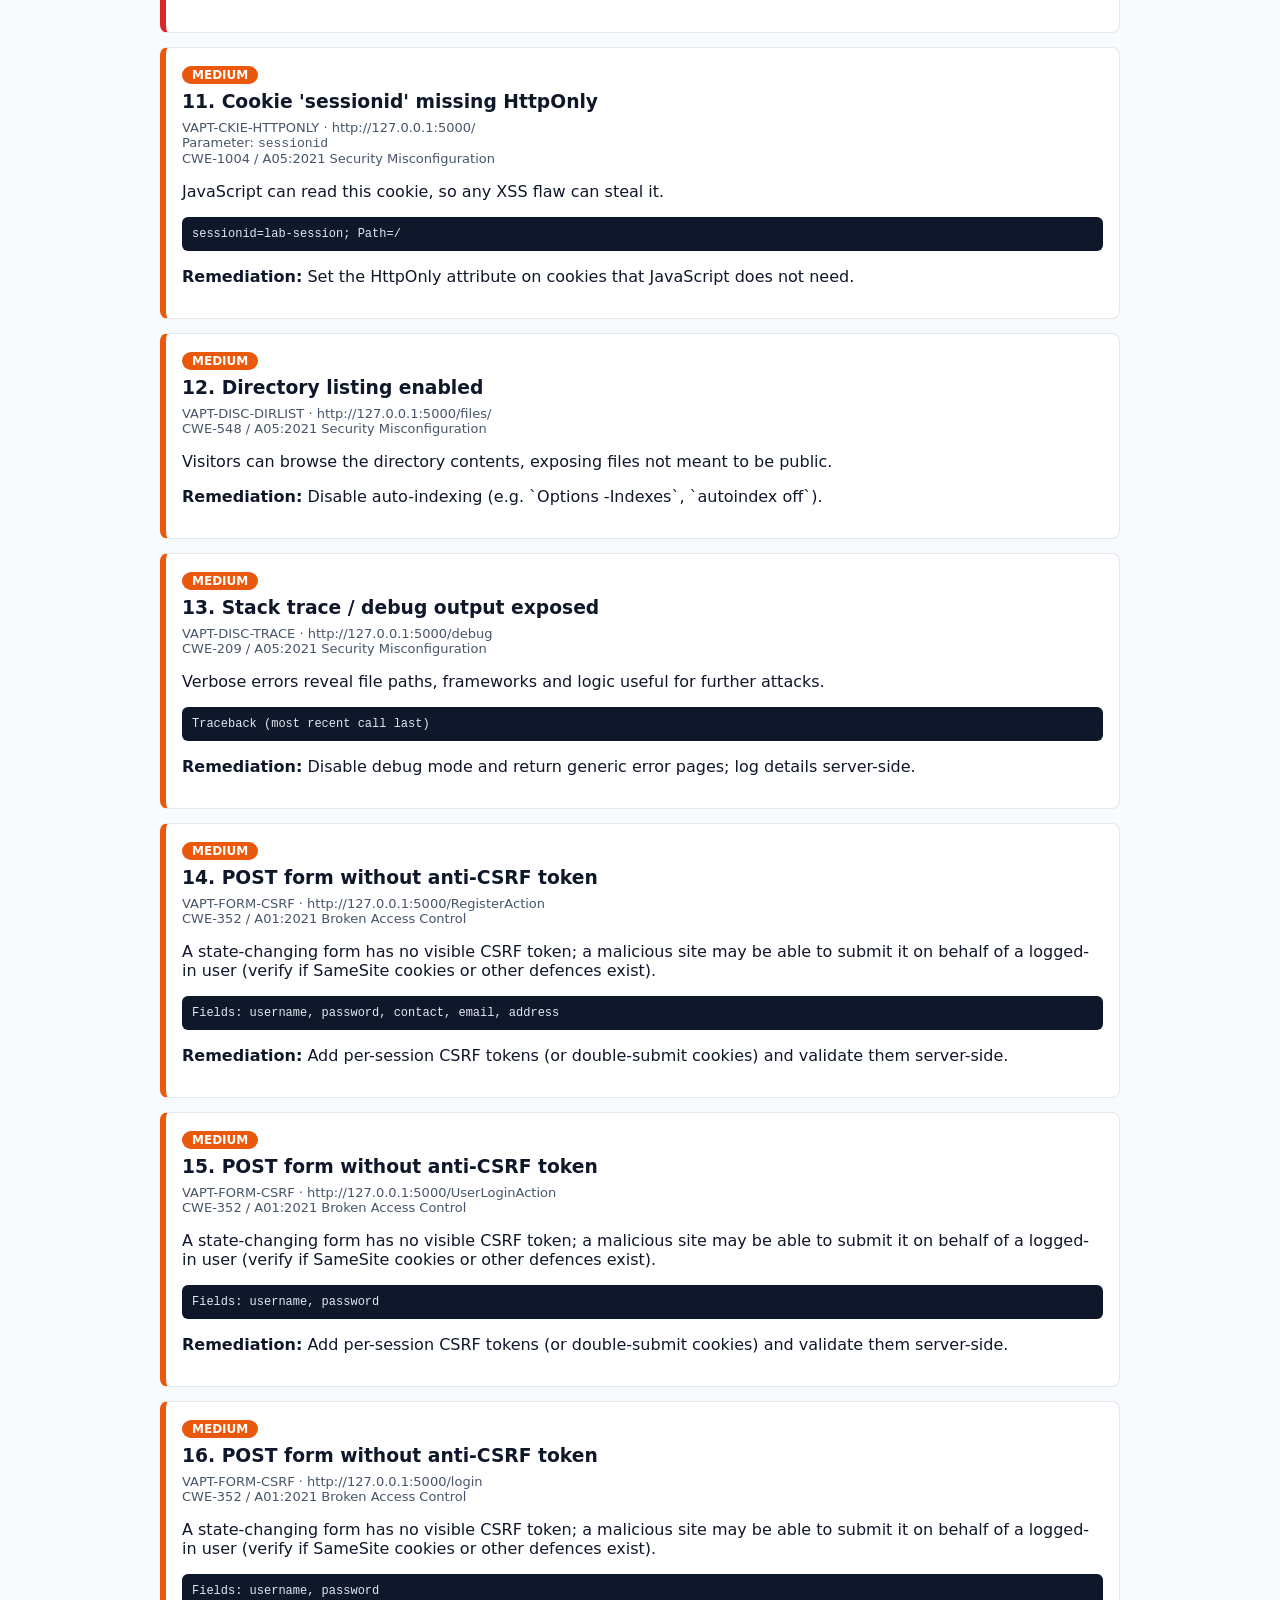
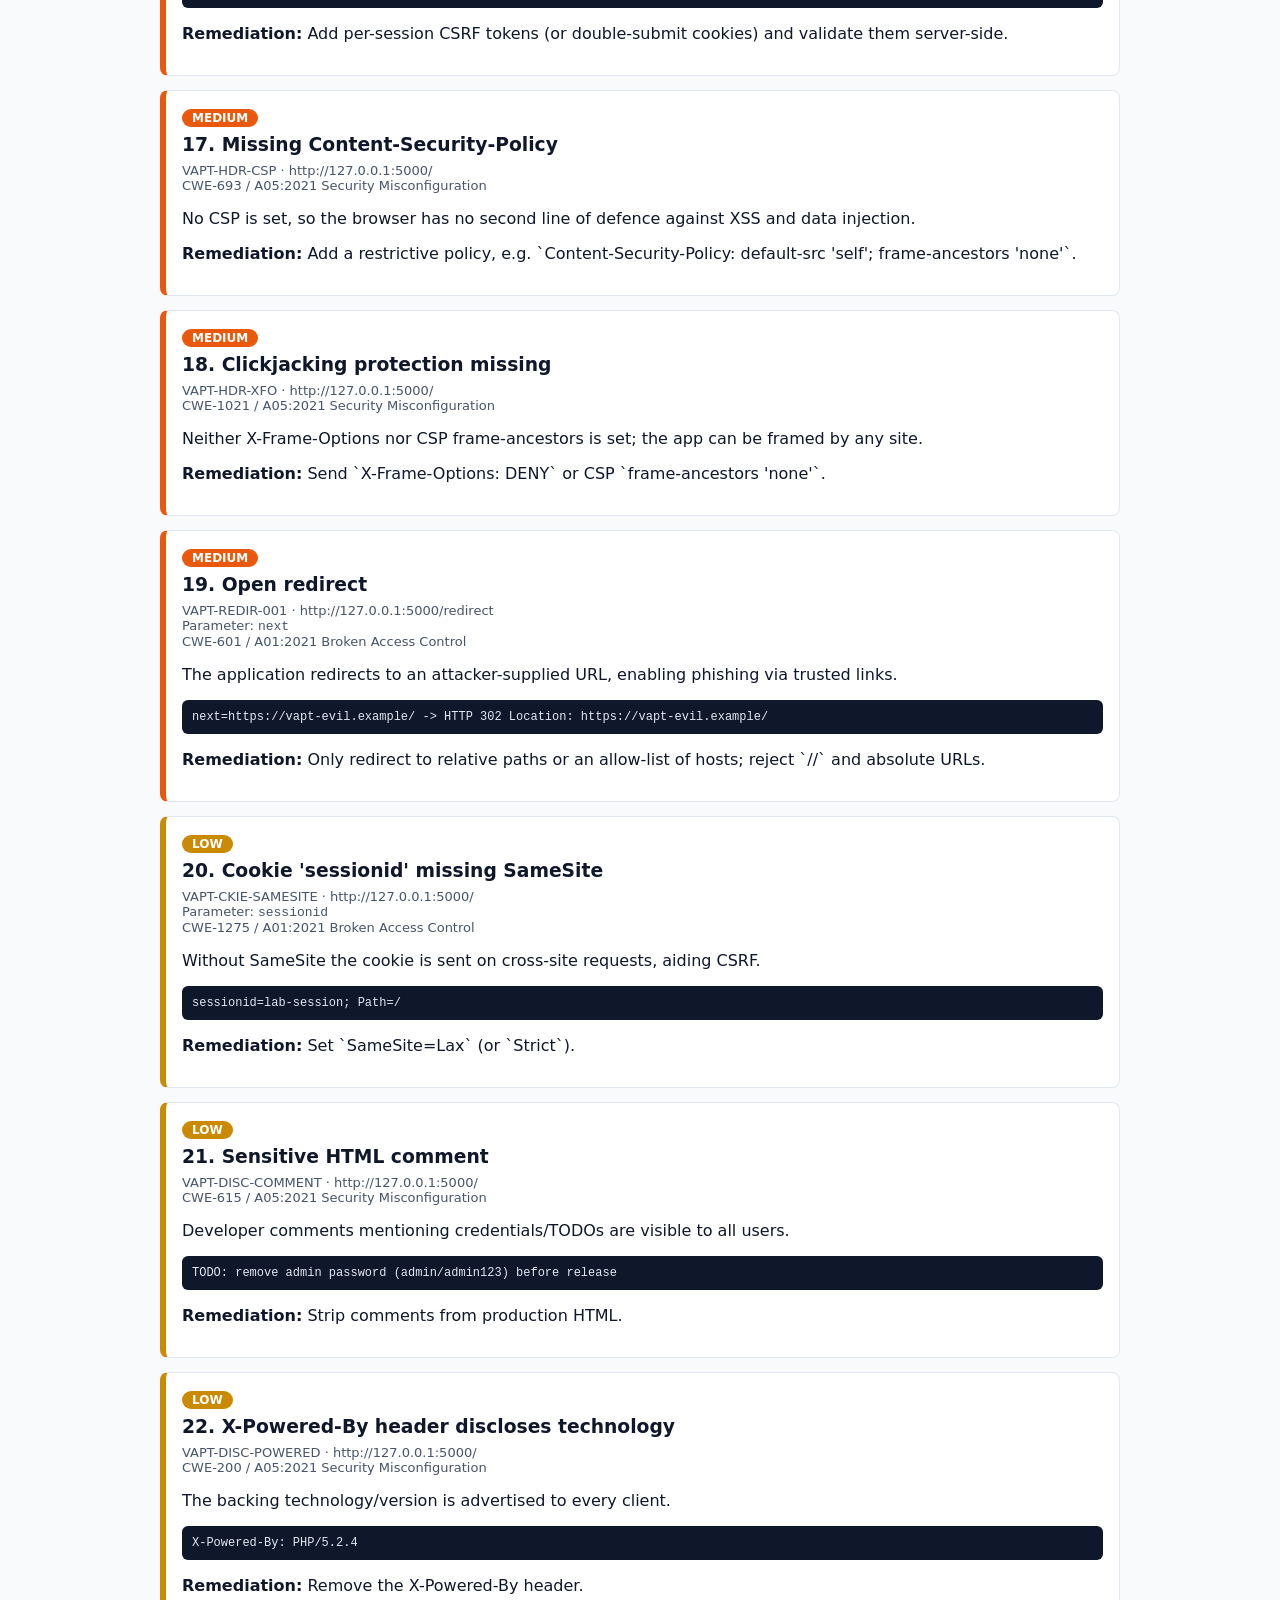
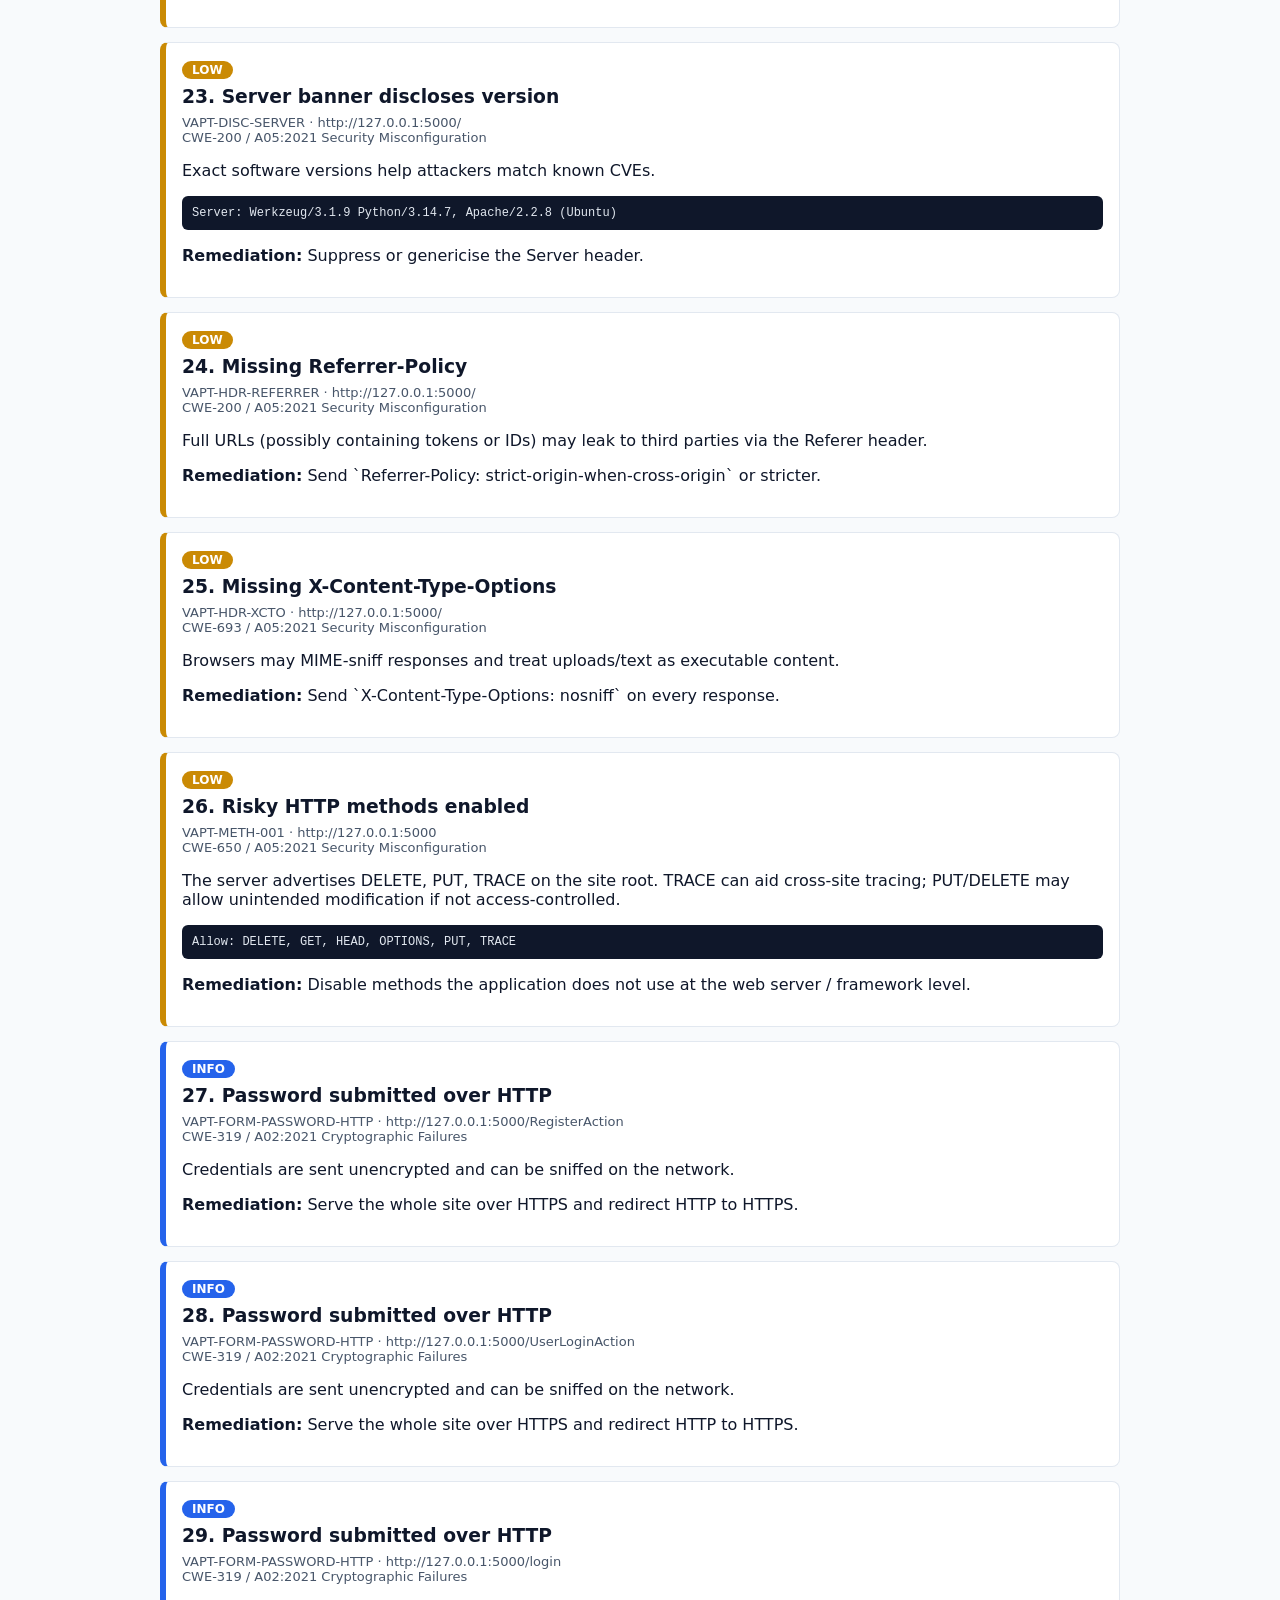
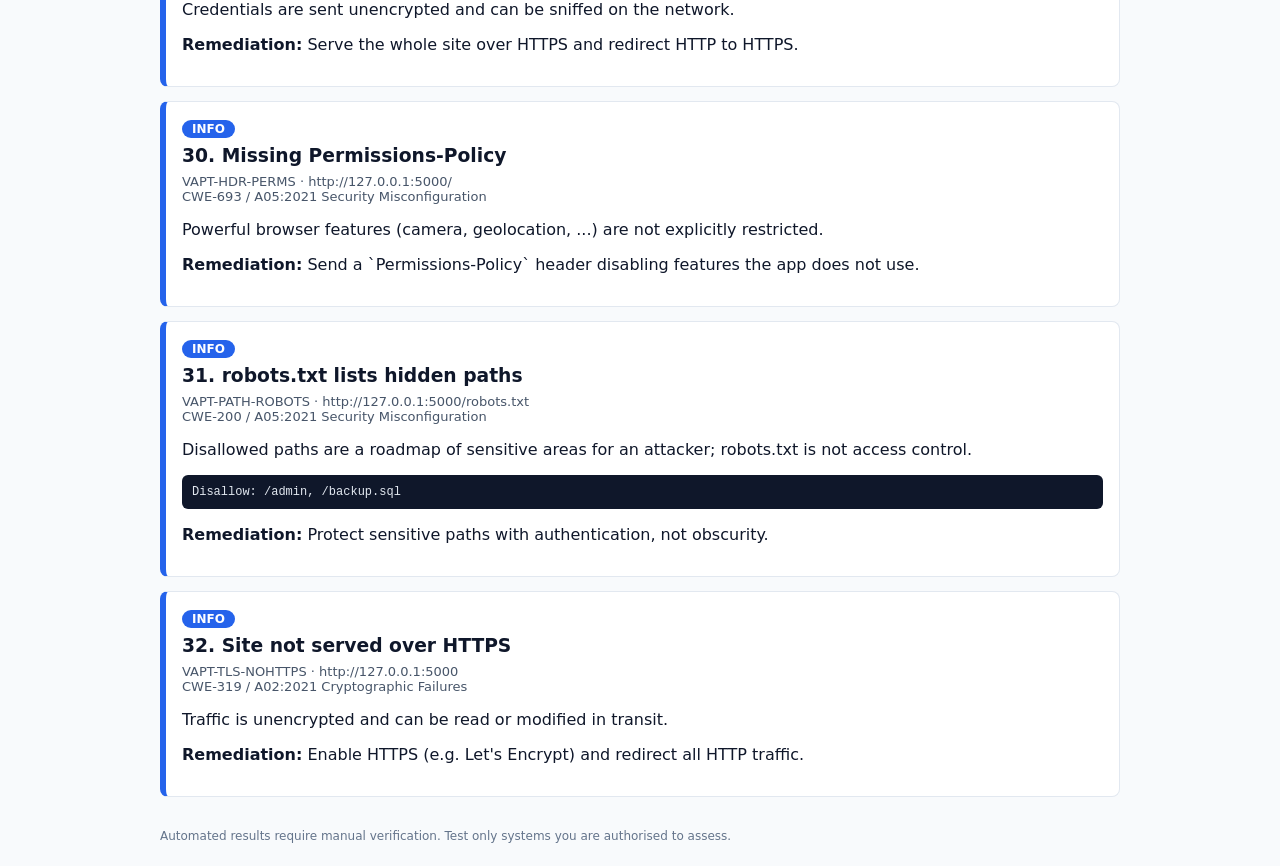
==== commit 86574c01: "Update Pages demo: login findings in sample report, architecture PDF link Co-Authored-By: Claude Son" ====
--- a/sample-report/report.html
+++ b/sample-report/report.html
@@ -1,4 +1,4 @@
-<!doctype html><html lang="en"><head><meta charset="utf-8"><meta name="viewport" content="width=device-width,initial-scale=1"><title>VAPT Report - http://127.0.0.1:5077</title><style>
+<!doctype html><html lang="en"><head><meta charset="utf-8"><meta name="viewport" content="width=device-width,initial-scale=1"><title>VAPT Report - http://127.0.0.1:5000</title><style>
 body{font-family:system-ui,sans-serif;margin:0;background:#f8fafc;color:#0f172a}
 main{max-width:960px;margin:0 auto;padding:32px 20px}
 h1{margin:0 0 4px}.meta{color:#475569;font-size:14px}
@@ -10,4 +10,4 @@
 .f h3{margin:8px 0}.k{color:#475569;font-size:13px}
 pre{background:#0f172a;color:#e2e8f0;padding:10px;border-radius:6px;overflow:auto;font-size:12px;white-space:pre-wrap}
 footer{color:#64748b;font-size:12px;margin-top:32px}
-</style></head><body><main><h1>Vulnerability Assessment Report</h1><div class="meta">Target: http://127.0.0.1:5077 &middot; 2026-10-29T06:25:21+00:00 &middot; 0.07s &middot; 10 pages &middot; 13 parameters &middot; 102 requests</div><div class="cards"><div class="card" style="border-top:4px solid #7f1d1d"><b>0</b>Critical</div><div class="card" style="border-top:4px solid #dc2626"><b>10</b>High</div><div class="card" style="border-top:4px solid #ea580c"><b>9</b>Medium</div><div class="card" style="border-top:4px solid #ca8a04"><b>7</b>Low</div><div class="card" style="border-top:4px solid #2563eb"><b>6</b>Info</div></div><div class="f" style="border-left-color:#dc2626"><span class="badge" style="background:#dc2626">high</span><h3>1. Authentication bypass via SQL injection</h3><div class="k">VAPT-AUTH-001 &middot; http://127.0.0.1:5077/UserLoginAction</div><div class="k">Parameter: <code>password</code></div><div class="k">CWE-89 / A03:2021 Injection</div><p>A login with an unknown user and a always-true SQL condition in the password field was accepted, so the credential check is built by string concatenation.</p><pre>password=&quot;&#x27; OR &#x27;1&#x27;=&#x27;1&quot;: baseline showed a failure message, injected request did not</pre><p><b>Remediation:</b> Use parameterised queries, store salted password hashes, and compare hashes in code, not in the SQL statement.</p></div><div class="f" style="border-left-color:#dc2626"><span class="badge" style="background:#dc2626">high</span><h3>2. CORS reflects arbitrary Origin with credentials</h3><div class="k">VAPT-CORS-REFLECT &middot; http://127.0.0.1:5077</div><div class="k">CWE-942 / A05:2021 Security Misconfiguration</div><p>Any website can make authenticated cross-origin requests and read the responses.</p><pre>Origin: https://vapt-evil.example -&gt; ACAO: https://vapt-evil.example, ACAC: True</pre><p><b>Remediation:</b> Validate Origin against an allow-list; never combine reflected origins with credentials.</p></div><div class="f" style="border-left-color:#dc2626"><span class="badge" style="background:#dc2626">high</span><h3>3. Exposed backup file (backup.sql)</h3><div class="k">VAPT-PATH-BACKUP &middot; http://127.0.0.1:5077/backup.sql</div><div class="k">CWE-530 / A05:2021 Security Misconfiguration</div><p>Database dumps expose all application data.</p><pre>HTTP 200, 55 bytes, Content-Type: application/octet-stream</pre><p><b>Remediation:</b> Delete backups from the web root.</p></div><div class="f" style="border-left-color:#dc2626"><span class="badge" style="background:#dc2626">high</span><h3>4. Exposed .env file</h3><div class="k">VAPT-PATH-ENV &middot; http://127.0.0.1:5077/.env</div><div class="k">CWE-538 / A05:2021 Security Misconfiguration</div><p>Environment files commonly hold database passwords and API keys.</p><pre>HTTP 200, 42 bytes, Content-Type: text/plain; charset=utf-8</pre><p><b>Remediation:</b> Remove the file from the web root, deny dotfiles, and rotate any exposed secrets.</p></div><div class="f" style="border-left-color:#dc2626"><span class="badge" style="background:#dc2626">high</span><h3>5. Exposed .git repository</h3><div class="k">VAPT-PATH-GIT &middot; http://127.0.0.1:5077/.git/HEAD</div><div class="k">CWE-538 / A05:2021 Security Misconfiguration</div><p>Source code and history can be downloaded, often including secrets.</p><pre>HTTP 200, 21 bytes, Content-Type: text/plain; charset=utf-8</pre><p><b>Remediation:</b> Block access to dotfiles/.git at the web server and never deploy the repository directory.</p></div><div class="f" style="border-left-color:#dc2626"><span class="badge" style="background:#dc2626">high</span><h3>6. SQL injection (error-based)</h3><div class="k">VAPT-SQLI-001 &middot; http://127.0.0.1:5077/UserLoginAction</div><div class="k">Parameter: <code>username</code></div><div class="k">CWE-89 / A03:2021 Injection</div><p>A single quote in the parameter triggered a database error, indicating user input is concatenated into a SQL query.</p><pre>username=&#x27;test&#x27;&#x27; -&gt; HTTP 500: sqlite3.OperationalError</pre><p><b>Remediation:</b> Use parameterised queries / prepared statements (never string concatenation), apply least-privilege database accounts, and return generic error messages.</p></div><div class="f" style="border-left-color:#dc2626"><span class="badge" style="background:#dc2626">high</span><h3>7. SQL injection (error-based)</h3><div class="k">VAPT-SQLI-001 &middot; http://127.0.0.1:5077/UserLoginAction</div><div class="k">Parameter: <code>password</code></div><div class="k">CWE-89 / A03:2021 Injection</div><p>A single quote in the parameter triggered a database error, indicating user input is concatenated into a SQL query.</p><pre>password=&#x27;test&#x27;&#x27; -&gt; HTTP 500: sqlite3.OperationalError</pre><p><b>Remediation:</b> Use parameterised queries / prepared statements (never string concatenation), apply least-privilege database accounts, and return generic error messages.</p></div><div class="f" style="border-left-color:#dc2626"><span class="badge" style="background:#dc2626">high</span><h3>8. SQL injection (error-based)</h3><div class="k">VAPT-SQLI-001 &middot; http://127.0.0.1:5077/user</div><div class="k">Parameter: <code>id</code></div><div class="k">CWE-89 / A03:2021 Injection</div><p>A single quote in the parameter triggered a database error, indicating user input is concatenated into a SQL query.</p><pre>id=&#x27;1&#x27;&#x27; -&gt; HTTP 500: sqlite3.OperationalError</pre><p><b>Remediation:</b> Use parameterised queries / prepared statements (never string concatenation), apply least-privilege database accounts, and return generic error messages.</p></div><div class="f" style="border-left-color:#dc2626"><span class="badge" style="background:#dc2626">high</span><h3>9. Path traversal (arbitrary file read)</h3><div class="k">VAPT-TRAV-001 &middot; http://127.0.0.1:5077/download</div><div class="k">Parameter: <code>file</code></div><div class="k">CWE-22 / A01:2021 Broken Access Control</div><p>A traversal sequence in the parameter returned the contents of a system file, so attackers can read files outside the intended directory.</p><pre>file=../../../../../../../../etc/passwd -&gt; HTTP 200: root:x:0:0:</pre><p><b>Remediation:</b> Never build file paths from user input; map IDs to files server-side, or resolve the path and verify it stays inside an allowed base directory.</p></div><div class="f" style="border-left-color:#dc2626"><span class="badge" style="background:#dc2626">high</span><h3>10. Reflected cross-site scripting (XSS)</h3><div class="k">VAPT-XSS-001 &middot; http://127.0.0.1:5077/search</div><div class="k">Parameter: <code>q</code></div><div class="k">CWE-79 / A03:2021 Injection</div><p>User input is reflected into the HTML response without encoding, so injected markup is parsed by the browser. Attackers can run script in a victim&#x27;s session.</p><pre>tml&gt;&lt;html&gt;&lt;head&gt;&lt;title&gt;VAPT Lab&lt;/title&gt;&lt;/head&gt;&lt;body&gt;&lt;h2&gt;Results for &quot;&gt;&lt;vx4cd9dd&gt;&lt;/h2&gt;&lt;/body&gt;&lt;/html&gt;</pre><p><b>Remediation:</b> Contextually HTML-encode all output (use the template engine&#x27;s auto-escaping), validate input, and deploy a strict Content-Security-Policy.</p></div><div class="f" style="border-left-color:#ea580c"><span class="badge" style="background:#ea580c">medium</span><h3>11. Cookie &#x27;sessionid&#x27; missing HttpOnly</h3><div class="k">VAPT-CKIE-HTTPONLY &middot; http://127.0.0.1:5077/</div><div class="k">Parameter: <code>sessionid</code></div><div class="k">CWE-1004 / A05:2021 Security Misconfiguration</div><p>JavaScript can read this cookie, so any XSS flaw can steal it.</p><pre>sessionid=lab-session; Path=/</pre><p><b>Remediation:</b> Set the HttpOnly attribute on cookies that JavaScript does not need.</p></div><div class="f" style="border-left-color:#ea580c"><span class="badge" style="background:#ea580c">medium</span><h3>12. Directory listing enabled</h3><div class="k">VAPT-DISC-DIRLIST &middot; http://127.0.0.1:5077/files/</div><div class="k">CWE-548 / A05:2021 Security Misconfiguration</div><p>Visitors can browse the directory contents, exposing files not meant to be public.</p><p><b>Remediation:</b> Disable auto-indexing (e.g. `Options -Indexes`, `autoindex off`).</p></div><div class="f" style="border-left-color:#ea580c"><span class="badge" style="background:#ea580c">medium</span><h3>13. Stack trace / debug output exposed</h3><div class="k">VAPT-DISC-TRACE &middot; http://127.0.0.1:5077/debug</div><div class="k">CWE-209 / A05:2021 Security Misconfiguration</div><p>Verbose errors reveal file paths, frameworks and logic useful for further attacks.</p><pre>Traceback (most recent call last)</pre><p><b>Remediation:</b> Disable debug mode and return generic error pages; log details server-side.</p></div><div class="f" style="border-left-color:#ea580c"><span class="badge" style="background:#ea580c">medium</span><h3>14. POST form without anti-CSRF token</h3><div class="k">VAPT-FORM-CSRF &middot; http://127.0.0.1:5077/RegisterAction</div><div class="k">CWE-352 / A01:2021 Broken Access Control</div><p>A state-changing form has no visible CSRF token; a malicious site may be able to submit it on behalf of a logged-in user (verify if SameSite cookies or other defences exist).</p><pre>Fields: username, password, contact, email, address</pre><p><b>Remediation:</b> Add per-session CSRF tokens (or double-submit cookies) and validate them server-side.</p></div><div class="f" style="border-left-color:#ea580c"><span class="badge" style="background:#ea580c">medium</span><h3>15. POST form without anti-CSRF token</h3><div class="k">VAPT-FORM-CSRF &middot; http://127.0.0.1:5077/UserLoginAction</div><div class="k">CWE-352 / A01:2021 Broken Access Control</div><p>A state-changing form has no visible CSRF token; a malicious site may be able to submit it on behalf of a logged-in user (verify if SameSite cookies or other defences exist).</p><pre>Fields: username, password</pre><p><b>Remediation:</b> Add per-session CSRF tokens (or double-submit cookies) and validate them server-side.</p></div><div class="f" style="border-left-color:#ea580c"><span class="badge" style="background:#ea580c">medium</span><h3>16. POST form without anti-CSRF token</h3><div class="k">VAPT-FORM-CSRF &middot; http://127.0.0.1:5077/login</div><div class="k">CWE-352 / A01:2021 Broken Access Control</div><p>A state-changing form has no visible CSRF token; a malicious site may be able to submit it on behalf of a logged-in user (verify if SameSite cookies or other defences exist).</p><pre>Fields: username, password</pre><p><b>Remediation:</b> Add per-session CSRF tokens (or double-submit cookies) and validate them server-side.</p></div><div class="f" style="border-left-color:#ea580c"><span class="badge" style="background:#ea580c">medium</span><h3>17. Missing Content-Security-Policy</h3><div class="k">VAPT-HDR-CSP &middot; http://127.0.0.1:5077/</div><div class="k">CWE-693 / A05:2021 Security Misconfiguration</div><p>No CSP is set, so the browser has no second line of defence against XSS and data injection.</p><p><b>Remediation:</b> Add a restrictive policy, e.g. `Content-Security-Policy: default-src &#x27;self&#x27;; frame-ancestors &#x27;none&#x27;`.</p></div><div class="f" style="border-left-color:#ea580c"><span class="badge" style="background:#ea580c">medium</span><h3>18. Clickjacking protection missing</h3><div class="k">VAPT-HDR-XFO &middot; http://127.0.0.1:5077/</div><div class="k">CWE-1021 / A05:2021 Security Misconfiguration</div><p>Neither X-Frame-Options nor CSP frame-ancestors is set; the app can be framed by any site.</p><p><b>Remediation:</b> Send `X-Frame-Options: DENY` or CSP `frame-ancestors &#x27;none&#x27;`.</p></div><div class="f" style="border-left-color:#ea580c"><span class="badge" style="background:#ea580c">medium</span><h3>19. Open redirect</h3><div class="k">VAPT-REDIR-001 &middot; http://127.0.0.1:5077/redirect</div><div class="k">Parameter: <code>next</code></div><div class="k">CWE-601 / A01:2021 Broken Access Control</div><p>The application redirects to an attacker-supplied URL, enabling phishing via trusted links.</p><pre>next=https://vapt-evil.example/ -&gt; HTTP 302 Location: https://vapt-evil.example/</pre><p><b>Remediation:</b> Only redirect to relative paths or an allow-list of hosts; reject `//` and absolute URLs.</p></div><div class="f" style="border-left-color:#ca8a04"><span class="badge" style="background:#ca8a04">low</span><h3>20. Cookie &#x27;sessionid&#x27; missing SameSite</h3><div class="k">VAPT-CKIE-SAMESITE &middot; http://127.0.0.1:5077/</div><div class="k">Parameter: <code>sessionid</code></div><div class="k">CWE-1275 / A01:2021 Broken Access Control</div><p>Without SameSite the cookie is sent on cross-site requests, aiding CSRF.</p><pre>sessionid=lab-session; Path=/</pre><p><b>Remediation:</b> Set `SameSite=Lax` (or `Strict`).</p></div><div class="f" style="border-left-color:#ca8a04"><span class="badge" style="background:#ca8a04">low</span><h3>21. Sensitive HTML comment</h3><div class="k">VAPT-DISC-COMMENT &middot; http://127.0.0.1:5077/</div><div class="k">CWE-615 / A05:2021 Security Misconfiguration</div><p>Developer comments mentioning credentials/TODOs are visible to all users.</p><pre>TODO: remove admin password (admin/admin123) before release</pre><p><b>Remediation:</b> Strip comments from production HTML.</p></div><div class="f" style="border-left-color:#ca8a04"><span class="badge" style="background:#ca8a04">low</span><h3>22. X-Powered-By header discloses technology</h3><div class="k">VAPT-DISC-POWERED &middot; http://127.0.0.1:5077/</div><div class="k">CWE-200 / A05:2021 Security Misconfiguration</div><p>The backing technology/version is advertised to every client.</p><pre>X-Powered-By: PHP/5.2.4</pre><p><b>Remediation:</b> Remove the X-Powered-By header.</p></div><div class="f" style="border-left-color:#ca8a04"><span class="badge" style="background:#ca8a04">low</span><h3>23. Server banner discloses version</h3><div class="k">VAPT-DISC-SERVER &middot; http://127.0.0.1:5077/</div><div class="k">CWE-200 / A05:2021 Security Misconfiguration</div><p>Exact software versions help attackers match known CVEs.</p><pre>Server: Werkzeug/3.1.9 Python/3.14.7, Apache/2.2.8 (Ubuntu)</pre><p><b>Remediation:</b> Suppress or genericise the Server header.</p></div><div class="f" style="border-left-color:#ca8a04"><span class="badge" style="background:#ca8a04">low</span><h3>24. Missing Referrer-Policy</h3><div class="k">VAPT-HDR-REFERRER &middot; http://127.0.0.1:5077/</div><div class="k">CWE-200 / A05:2021 Security Misconfiguration</div><p>Full URLs (possibly containing tokens or IDs) may leak to third parties via the Referer header.</p><p><b>Remediation:</b> Send `Referrer-Policy: strict-origin-when-cross-origin` or stricter.</p></div><div class="f" style="border-left-color:#ca8a04"><span class="badge" style="background:#ca8a04">low</span><h3>25. Missing X-Content-Type-Options</h3><div class="k">VAPT-HDR-XCTO &middot; http://127.0.0.1:5077/</div><div class="k">CWE-693 / A05:2021 Security Misconfiguration</div><p>Browsers may MIME-sniff responses and treat uploads/text as executable content.</p><p><b>Remediation:</b> Send `X-Content-Type-Options: nosniff` on every response.</p></div><div class="f" style="border-left-color:#ca8a04"><span class="badge" style="background:#ca8a04">low</span><h3>26. Risky HTTP methods enabled</h3><div class="k">VAPT-METH-001 &middot; http://127.0.0.1:5077</div><div class="k">CWE-650 / A05:2021 Security Misconfiguration</div><p>The server advertises DELETE, PUT, TRACE on the site root. TRACE can aid cross-site tracing; PUT/DELETE may allow unintended modification if not access-controlled.</p><pre>Allow: DELETE, GET, HEAD, OPTIONS, PUT, TRACE</pre><p><b>Remediation:</b> Disable methods the application does not use at the web server / framework level.</p></div><div class="f" style="border-left-color:#2563eb"><span class="badge" style="background:#2563eb">info</span><h3>27. Password submitted over HTTP</h3><div class="k">VAPT-FORM-PASSWORD-HTTP &middot; http://127.0.0.1:5077/RegisterAction</div><div class="k">CWE-319 / A02:2021 Cryptographic Failures</div><p>Credentials are sent unencrypted and can be sniffed on the network.</p><p><b>Remediation:</b> Serve the whole site over HTTPS and redirect HTTP to HTTPS.</p></div><div class="f" style="border-left-color:#2563eb"><span class="badge" style="background:#2563eb">info</span><h3>28. Password submitted over HTTP</h3><div class="k">VAPT-FORM-PASSWORD-HTTP &middot; http://127.0.0.1:5077/UserLoginAction</div><div class="k">CWE-319 / A02:2021 Cryptographic Failures</div><p>Credentials are sent unencrypted and can be sniffed on the network.</p><p><b>Remediation:</b> Serve the whole site over HTTPS and redirect HTTP to HTTPS.</p></div><div class="f" style="border-left-color:#2563eb"><span class="badge" style="background:#2563eb">info</span><h3>29. Password submitted over HTTP</h3><div class="k">VAPT-FORM-PASSWORD-HTTP &middot; http://127.0.0.1:5077/login</div><div class="k">CWE-319 / A02:2021 Cryptographic Failures</div><p>Credentials are sent unencrypted and can be sniffed on the network.</p><p><b>Remediation:</b> Serve the whole site over HTTPS and redirect HTTP to HTTPS.</p></div><div class="f" style="border-left-color:#2563eb"><span class="badge" style="background:#2563eb">info</span><h3>30. Missing Permissions-Policy</h3><div class="k">VAPT-HDR-PERMS &middot; http://127.0.0.1:5077/</div><div class="k">CWE-693 / A05:2021 Security Misconfiguration</div><p>Powerful browser features (camera, geolocation, ...) are not explicitly restricted.</p><p><b>Remediation:</b> Send a `Permissions-Policy` header disabling features the app does not use.</p></div><div class="f" style="border-left-color:#2563eb"><span class="badge" style="background:#2563eb">info</span><h3>31. robots.txt lists hidden paths</h3><div class="k">VAPT-PATH-ROBOTS &middot; http://127.0.0.1:5077/robots.txt</div><div class="k">CWE-200 / A05:2021 Security Misconfiguration</div><p>Disallowed paths are a roadmap of sensitive areas for an attacker; robots.txt is not access control.</p><pre>Disallow: /admin, /backup.sql</pre><p><b>Remediation:</b> Protect sensitive paths with authentication, not obscurity.</p></div><div class="f" style="border-left-color:#2563eb"><span class="badge" style="background:#2563eb">info</span><h3>32. Site not served over HTTPS</h3><div class="k">VAPT-TLS-NOHTTPS &middot; http://127.0.0.1:5077</div><div class="k">CWE-319 / A02:2021 Cryptographic Failures</div><p>Traffic is unencrypted and can be read or modified in transit.</p><p><b>Remediation:</b> Enable HTTPS (e.g. Let&#x27;s Encrypt) and redirect all HTTP traffic.</p></div><footer>Automated results require manual verification. Test only systems you are authorised to assess.</footer></main></body></html>+</style></head><body><main><h1>Vulnerability Assessment Report</h1><div class="meta">Target: http://127.0.0.1:5000 &middot; 2026-10-29T06:27:34+00:00 &middot; 0.07s &middot; 10 pages &middot; 13 parameters &middot; 102 requests</div><div class="cards"><div class="card" style="border-top:4px solid #7f1d1d"><b>0</b>Critical</div><div class="card" style="border-top:4px solid #dc2626"><b>10</b>High</div><div class="card" style="border-top:4px solid #ea580c"><b>9</b>Medium</div><div class="card" style="border-top:4px solid #ca8a04"><b>7</b>Low</div><div class="card" style="border-top:4px solid #2563eb"><b>6</b>Info</div></div><div class="f" style="border-left-color:#dc2626"><span class="badge" style="background:#dc2626">high</span><h3>1. Authentication bypass via SQL injection</h3><div class="k">VAPT-AUTH-001 &middot; http://127.0.0.1:5000/UserLoginAction</div><div class="k">Parameter: <code>password</code></div><div class="k">CWE-89 / A03:2021 Injection</div><p>A login with an unknown user and a always-true SQL condition in the password field was accepted, so the credential check is built by string concatenation.</p><pre>password=&quot;&#x27; OR &#x27;1&#x27;=&#x27;1&quot;: baseline showed a failure message, injected request did not</pre><p><b>Remediation:</b> Use parameterised queries, store salted password hashes, and compare hashes in code, not in the SQL statement.</p></div><div class="f" style="border-left-color:#dc2626"><span class="badge" style="background:#dc2626">high</span><h3>2. CORS reflects arbitrary Origin with credentials</h3><div class="k">VAPT-CORS-REFLECT &middot; http://127.0.0.1:5000</div><div class="k">CWE-942 / A05:2021 Security Misconfiguration</div><p>Any website can make authenticated cross-origin requests and read the responses.</p><pre>Origin: https://vapt-evil.example -&gt; ACAO: https://vapt-evil.example, ACAC: True</pre><p><b>Remediation:</b> Validate Origin against an allow-list; never combine reflected origins with credentials.</p></div><div class="f" style="border-left-color:#dc2626"><span class="badge" style="background:#dc2626">high</span><h3>3. Exposed backup file (backup.sql)</h3><div class="k">VAPT-PATH-BACKUP &middot; http://127.0.0.1:5000/backup.sql</div><div class="k">CWE-530 / A05:2021 Security Misconfiguration</div><p>Database dumps expose all application data.</p><pre>HTTP 200, 55 bytes, Content-Type: application/octet-stream</pre><p><b>Remediation:</b> Delete backups from the web root.</p></div><div class="f" style="border-left-color:#dc2626"><span class="badge" style="background:#dc2626">high</span><h3>4. Exposed .env file</h3><div class="k">VAPT-PATH-ENV &middot; http://127.0.0.1:5000/.env</div><div class="k">CWE-538 / A05:2021 Security Misconfiguration</div><p>Environment files commonly hold database passwords and API keys.</p><pre>HTTP 200, 42 bytes, Content-Type: text/plain; charset=utf-8</pre><p><b>Remediation:</b> Remove the file from the web root, deny dotfiles, and rotate any exposed secrets.</p></div><div class="f" style="border-left-color:#dc2626"><span class="badge" style="background:#dc2626">high</span><h3>5. Exposed .git repository</h3><div class="k">VAPT-PATH-GIT &middot; http://127.0.0.1:5000/.git/HEAD</div><div class="k">CWE-538 / A05:2021 Security Misconfiguration</div><p>Source code and history can be downloaded, often including secrets.</p><pre>HTTP 200, 21 bytes, Content-Type: text/plain; charset=utf-8</pre><p><b>Remediation:</b> Block access to dotfiles/.git at the web server and never deploy the repository directory.</p></div><div class="f" style="border-left-color:#dc2626"><span class="badge" style="background:#dc2626">high</span><h3>6. SQL injection (error-based)</h3><div class="k">VAPT-SQLI-001 &middot; http://127.0.0.1:5000/UserLoginAction</div><div class="k">Parameter: <code>username</code></div><div class="k">CWE-89 / A03:2021 Injection</div><p>A single quote in the parameter triggered a database error, indicating user input is concatenated into a SQL query.</p><pre>username=&#x27;test&#x27;&#x27; -&gt; HTTP 500: sqlite3.OperationalError</pre><p><b>Remediation:</b> Use parameterised queries / prepared statements (never string concatenation), apply least-privilege database accounts, and return generic error messages.</p></div><div class="f" style="border-left-color:#dc2626"><span class="badge" style="background:#dc2626">high</span><h3>7. SQL injection (error-based)</h3><div class="k">VAPT-SQLI-001 &middot; http://127.0.0.1:5000/UserLoginAction</div><div class="k">Parameter: <code>password</code></div><div class="k">CWE-89 / A03:2021 Injection</div><p>A single quote in the parameter triggered a database error, indicating user input is concatenated into a SQL query.</p><pre>password=&#x27;test&#x27;&#x27; -&gt; HTTP 500: sqlite3.OperationalError</pre><p><b>Remediation:</b> Use parameterised queries / prepared statements (never string concatenation), apply least-privilege database accounts, and return generic error messages.</p></div><div class="f" style="border-left-color:#dc2626"><span class="badge" style="background:#dc2626">high</span><h3>8. SQL injection (error-based)</h3><div class="k">VAPT-SQLI-001 &middot; http://127.0.0.1:5000/user</div><div class="k">Parameter: <code>id</code></div><div class="k">CWE-89 / A03:2021 Injection</div><p>A single quote in the parameter triggered a database error, indicating user input is concatenated into a SQL query.</p><pre>id=&#x27;1&#x27;&#x27; -&gt; HTTP 500: sqlite3.OperationalError</pre><p><b>Remediation:</b> Use parameterised queries / prepared statements (never string concatenation), apply least-privilege database accounts, and return generic error messages.</p></div><div class="f" style="border-left-color:#dc2626"><span class="badge" style="background:#dc2626">high</span><h3>9. Path traversal (arbitrary file read)</h3><div class="k">VAPT-TRAV-001 &middot; http://127.0.0.1:5000/download</div><div class="k">Parameter: <code>file</code></div><div class="k">CWE-22 / A01:2021 Broken Access Control</div><p>A traversal sequence in the parameter returned the contents of a system file, so attackers can read files outside the intended directory.</p><pre>file=../../../../../../../../etc/passwd -&gt; HTTP 200: root:x:0:0:</pre><p><b>Remediation:</b> Never build file paths from user input; map IDs to files server-side, or resolve the path and verify it stays inside an allowed base directory.</p></div><div class="f" style="border-left-color:#dc2626"><span class="badge" style="background:#dc2626">high</span><h3>10. Reflected cross-site scripting (XSS)</h3><div class="k">VAPT-XSS-001 &middot; http://127.0.0.1:5000/search</div><div class="k">Parameter: <code>q</code></div><div class="k">CWE-79 / A03:2021 Injection</div><p>User input is reflected into the HTML response without encoding, so injected markup is parsed by the browser. Attackers can run script in a victim&#x27;s session.</p><pre>tml&gt;&lt;html&gt;&lt;head&gt;&lt;title&gt;VAPT Lab&lt;/title&gt;&lt;/head&gt;&lt;body&gt;&lt;h2&gt;Results for &quot;&gt;&lt;vxaf8d7e&gt;&lt;/h2&gt;&lt;/body&gt;&lt;/html&gt;</pre><p><b>Remediation:</b> Contextually HTML-encode all output (use the template engine&#x27;s auto-escaping), validate input, and deploy a strict Content-Security-Policy.</p></div><div class="f" style="border-left-color:#ea580c"><span class="badge" style="background:#ea580c">medium</span><h3>11. Cookie &#x27;sessionid&#x27; missing HttpOnly</h3><div class="k">VAPT-CKIE-HTTPONLY &middot; http://127.0.0.1:5000/</div><div class="k">Parameter: <code>sessionid</code></div><div class="k">CWE-1004 / A05:2021 Security Misconfiguration</div><p>JavaScript can read this cookie, so any XSS flaw can steal it.</p><pre>sessionid=lab-session; Path=/</pre><p><b>Remediation:</b> Set the HttpOnly attribute on cookies that JavaScript does not need.</p></div><div class="f" style="border-left-color:#ea580c"><span class="badge" style="background:#ea580c">medium</span><h3>12. Directory listing enabled</h3><div class="k">VAPT-DISC-DIRLIST &middot; http://127.0.0.1:5000/files/</div><div class="k">CWE-548 / A05:2021 Security Misconfiguration</div><p>Visitors can browse the directory contents, exposing files not meant to be public.</p><p><b>Remediation:</b> Disable auto-indexing (e.g. `Options -Indexes`, `autoindex off`).</p></div><div class="f" style="border-left-color:#ea580c"><span class="badge" style="background:#ea580c">medium</span><h3>13. Stack trace / debug output exposed</h3><div class="k">VAPT-DISC-TRACE &middot; http://127.0.0.1:5000/debug</div><div class="k">CWE-209 / A05:2021 Security Misconfiguration</div><p>Verbose errors reveal file paths, frameworks and logic useful for further attacks.</p><pre>Traceback (most recent call last)</pre><p><b>Remediation:</b> Disable debug mode and return generic error pages; log details server-side.</p></div><div class="f" style="border-left-color:#ea580c"><span class="badge" style="background:#ea580c">medium</span><h3>14. POST form without anti-CSRF token</h3><div class="k">VAPT-FORM-CSRF &middot; http://127.0.0.1:5000/RegisterAction</div><div class="k">CWE-352 / A01:2021 Broken Access Control</div><p>A state-changing form has no visible CSRF token; a malicious site may be able to submit it on behalf of a logged-in user (verify if SameSite cookies or other defences exist).</p><pre>Fields: username, password, contact, email, address</pre><p><b>Remediation:</b> Add per-session CSRF tokens (or double-submit cookies) and validate them server-side.</p></div><div class="f" style="border-left-color:#ea580c"><span class="badge" style="background:#ea580c">medium</span><h3>15. POST form without anti-CSRF token</h3><div class="k">VAPT-FORM-CSRF &middot; http://127.0.0.1:5000/UserLoginAction</div><div class="k">CWE-352 / A01:2021 Broken Access Control</div><p>A state-changing form has no visible CSRF token; a malicious site may be able to submit it on behalf of a logged-in user (verify if SameSite cookies or other defences exist).</p><pre>Fields: username, password</pre><p><b>Remediation:</b> Add per-session CSRF tokens (or double-submit cookies) and validate them server-side.</p></div><div class="f" style="border-left-color:#ea580c"><span class="badge" style="background:#ea580c">medium</span><h3>16. POST form without anti-CSRF token</h3><div class="k">VAPT-FORM-CSRF &middot; http://127.0.0.1:5000/login</div><div class="k">CWE-352 / A01:2021 Broken Access Control</div><p>A state-changing form has no visible CSRF token; a malicious site may be able to submit it on behalf of a logged-in user (verify if SameSite cookies or other defences exist).</p><pre>Fields: username, password</pre><p><b>Remediation:</b> Add per-session CSRF tokens (or double-submit cookies) and validate them server-side.</p></div><div class="f" style="border-left-color:#ea580c"><span class="badge" style="background:#ea580c">medium</span><h3>17. Missing Content-Security-Policy</h3><div class="k">VAPT-HDR-CSP &middot; http://127.0.0.1:5000/</div><div class="k">CWE-693 / A05:2021 Security Misconfiguration</div><p>No CSP is set, so the browser has no second line of defence against XSS and data injection.</p><p><b>Remediation:</b> Add a restrictive policy, e.g. `Content-Security-Policy: default-src &#x27;self&#x27;; frame-ancestors &#x27;none&#x27;`.</p></div><div class="f" style="border-left-color:#ea580c"><span class="badge" style="background:#ea580c">medium</span><h3>18. Clickjacking protection missing</h3><div class="k">VAPT-HDR-XFO &middot; http://127.0.0.1:5000/</div><div class="k">CWE-1021 / A05:2021 Security Misconfiguration</div><p>Neither X-Frame-Options nor CSP frame-ancestors is set; the app can be framed by any site.</p><p><b>Remediation:</b> Send `X-Frame-Options: DENY` or CSP `frame-ancestors &#x27;none&#x27;`.</p></div><div class="f" style="border-left-color:#ea580c"><span class="badge" style="background:#ea580c">medium</span><h3>19. Open redirect</h3><div class="k">VAPT-REDIR-001 &middot; http://127.0.0.1:5000/redirect</div><div class="k">Parameter: <code>next</code></div><div class="k">CWE-601 / A01:2021 Broken Access Control</div><p>The application redirects to an attacker-supplied URL, enabling phishing via trusted links.</p><pre>next=https://vapt-evil.example/ -&gt; HTTP 302 Location: https://vapt-evil.example/</pre><p><b>Remediation:</b> Only redirect to relative paths or an allow-list of hosts; reject `//` and absolute URLs.</p></div><div class="f" style="border-left-color:#ca8a04"><span class="badge" style="background:#ca8a04">low</span><h3>20. Cookie &#x27;sessionid&#x27; missing SameSite</h3><div class="k">VAPT-CKIE-SAMESITE &middot; http://127.0.0.1:5000/</div><div class="k">Parameter: <code>sessionid</code></div><div class="k">CWE-1275 / A01:2021 Broken Access Control</div><p>Without SameSite the cookie is sent on cross-site requests, aiding CSRF.</p><pre>sessionid=lab-session; Path=/</pre><p><b>Remediation:</b> Set `SameSite=Lax` (or `Strict`).</p></div><div class="f" style="border-left-color:#ca8a04"><span class="badge" style="background:#ca8a04">low</span><h3>21. Sensitive HTML comment</h3><div class="k">VAPT-DISC-COMMENT &middot; http://127.0.0.1:5000/</div><div class="k">CWE-615 / A05:2021 Security Misconfiguration</div><p>Developer comments mentioning credentials/TODOs are visible to all users.</p><pre>TODO: remove admin password (admin/admin123) before release</pre><p><b>Remediation:</b> Strip comments from production HTML.</p></div><div class="f" style="border-left-color:#ca8a04"><span class="badge" style="background:#ca8a04">low</span><h3>22. X-Powered-By header discloses technology</h3><div class="k">VAPT-DISC-POWERED &middot; http://127.0.0.1:5000/</div><div class="k">CWE-200 / A05:2021 Security Misconfiguration</div><p>The backing technology/version is advertised to every client.</p><pre>X-Powered-By: PHP/5.2.4</pre><p><b>Remediation:</b> Remove the X-Powered-By header.</p></div><div class="f" style="border-left-color:#ca8a04"><span class="badge" style="background:#ca8a04">low</span><h3>23. Server banner discloses version</h3><div class="k">VAPT-DISC-SERVER &middot; http://127.0.0.1:5000/</div><div class="k">CWE-200 / A05:2021 Security Misconfiguration</div><p>Exact software versions help attackers match known CVEs.</p><pre>Server: Werkzeug/3.1.9 Python/3.14.7, Apache/2.2.8 (Ubuntu)</pre><p><b>Remediation:</b> Suppress or genericise the Server header.</p></div><div class="f" style="border-left-color:#ca8a04"><span class="badge" style="background:#ca8a04">low</span><h3>24. Missing Referrer-Policy</h3><div class="k">VAPT-HDR-REFERRER &middot; http://127.0.0.1:5000/</div><div class="k">CWE-200 / A05:2021 Security Misconfiguration</div><p>Full URLs (possibly containing tokens or IDs) may leak to third parties via the Referer header.</p><p><b>Remediation:</b> Send `Referrer-Policy: strict-origin-when-cross-origin` or stricter.</p></div><div class="f" style="border-left-color:#ca8a04"><span class="badge" style="background:#ca8a04">low</span><h3>25. Missing X-Content-Type-Options</h3><div class="k">VAPT-HDR-XCTO &middot; http://127.0.0.1:5000/</div><div class="k">CWE-693 / A05:2021 Security Misconfiguration</div><p>Browsers may MIME-sniff responses and treat uploads/text as executable content.</p><p><b>Remediation:</b> Send `X-Content-Type-Options: nosniff` on every response.</p></div><div class="f" style="border-left-color:#ca8a04"><span class="badge" style="background:#ca8a04">low</span><h3>26. Risky HTTP methods enabled</h3><div class="k">VAPT-METH-001 &middot; http://127.0.0.1:5000</div><div class="k">CWE-650 / A05:2021 Security Misconfiguration</div><p>The server advertises DELETE, PUT, TRACE on the site root. TRACE can aid cross-site tracing; PUT/DELETE may allow unintended modification if not access-controlled.</p><pre>Allow: DELETE, GET, HEAD, OPTIONS, PUT, TRACE</pre><p><b>Remediation:</b> Disable methods the application does not use at the web server / framework level.</p></div><div class="f" style="border-left-color:#2563eb"><span class="badge" style="background:#2563eb">info</span><h3>27. Password submitted over HTTP</h3><div class="k">VAPT-FORM-PASSWORD-HTTP &middot; http://127.0.0.1:5000/RegisterAction</div><div class="k">CWE-319 / A02:2021 Cryptographic Failures</div><p>Credentials are sent unencrypted and can be sniffed on the network.</p><p><b>Remediation:</b> Serve the whole site over HTTPS and redirect HTTP to HTTPS.</p></div><div class="f" style="border-left-color:#2563eb"><span class="badge" style="background:#2563eb">info</span><h3>28. Password submitted over HTTP</h3><div class="k">VAPT-FORM-PASSWORD-HTTP &middot; http://127.0.0.1:5000/UserLoginAction</div><div class="k">CWE-319 / A02:2021 Cryptographic Failures</div><p>Credentials are sent unencrypted and can be sniffed on the network.</p><p><b>Remediation:</b> Serve the whole site over HTTPS and redirect HTTP to HTTPS.</p></div><div class="f" style="border-left-color:#2563eb"><span class="badge" style="background:#2563eb">info</span><h3>29. Password submitted over HTTP</h3><div class="k">VAPT-FORM-PASSWORD-HTTP &middot; http://127.0.0.1:5000/login</div><div class="k">CWE-319 / A02:2021 Cryptographic Failures</div><p>Credentials are sent unencrypted and can be sniffed on the network.</p><p><b>Remediation:</b> Serve the whole site over HTTPS and redirect HTTP to HTTPS.</p></div><div class="f" style="border-left-color:#2563eb"><span class="badge" style="background:#2563eb">info</span><h3>30. Missing Permissions-Policy</h3><div class="k">VAPT-HDR-PERMS &middot; http://127.0.0.1:5000/</div><div class="k">CWE-693 / A05:2021 Security Misconfiguration</div><p>Powerful browser features (camera, geolocation, ...) are not explicitly restricted.</p><p><b>Remediation:</b> Send a `Permissions-Policy` header disabling features the app does not use.</p></div><div class="f" style="border-left-color:#2563eb"><span class="badge" style="background:#2563eb">info</span><h3>31. robots.txt lists hidden paths</h3><div class="k">VAPT-PATH-ROBOTS &middot; http://127.0.0.1:5000/robots.txt</div><div class="k">CWE-200 / A05:2021 Security Misconfiguration</div><p>Disallowed paths are a roadmap of sensitive areas for an attacker; robots.txt is not access control.</p><pre>Disallow: /admin, /backup.sql</pre><p><b>Remediation:</b> Protect sensitive paths with authentication, not obscurity.</p></div><div class="f" style="border-left-color:#2563eb"><span class="badge" style="background:#2563eb">info</span><h3>32. Site not served over HTTPS</h3><div class="k">VAPT-TLS-NOHTTPS &middot; http://127.0.0.1:5000</div><div class="k">CWE-319 / A02:2021 Cryptographic Failures</div><p>Traffic is unencrypted and can be read or modified in transit.</p><p><b>Remediation:</b> Enable HTTPS (e.g. Let&#x27;s Encrypt) and redirect all HTTP traffic.</p></div><footer>Automated results require manual verification. Test only systems you are authorised to assess.</footer></main></body></html>
